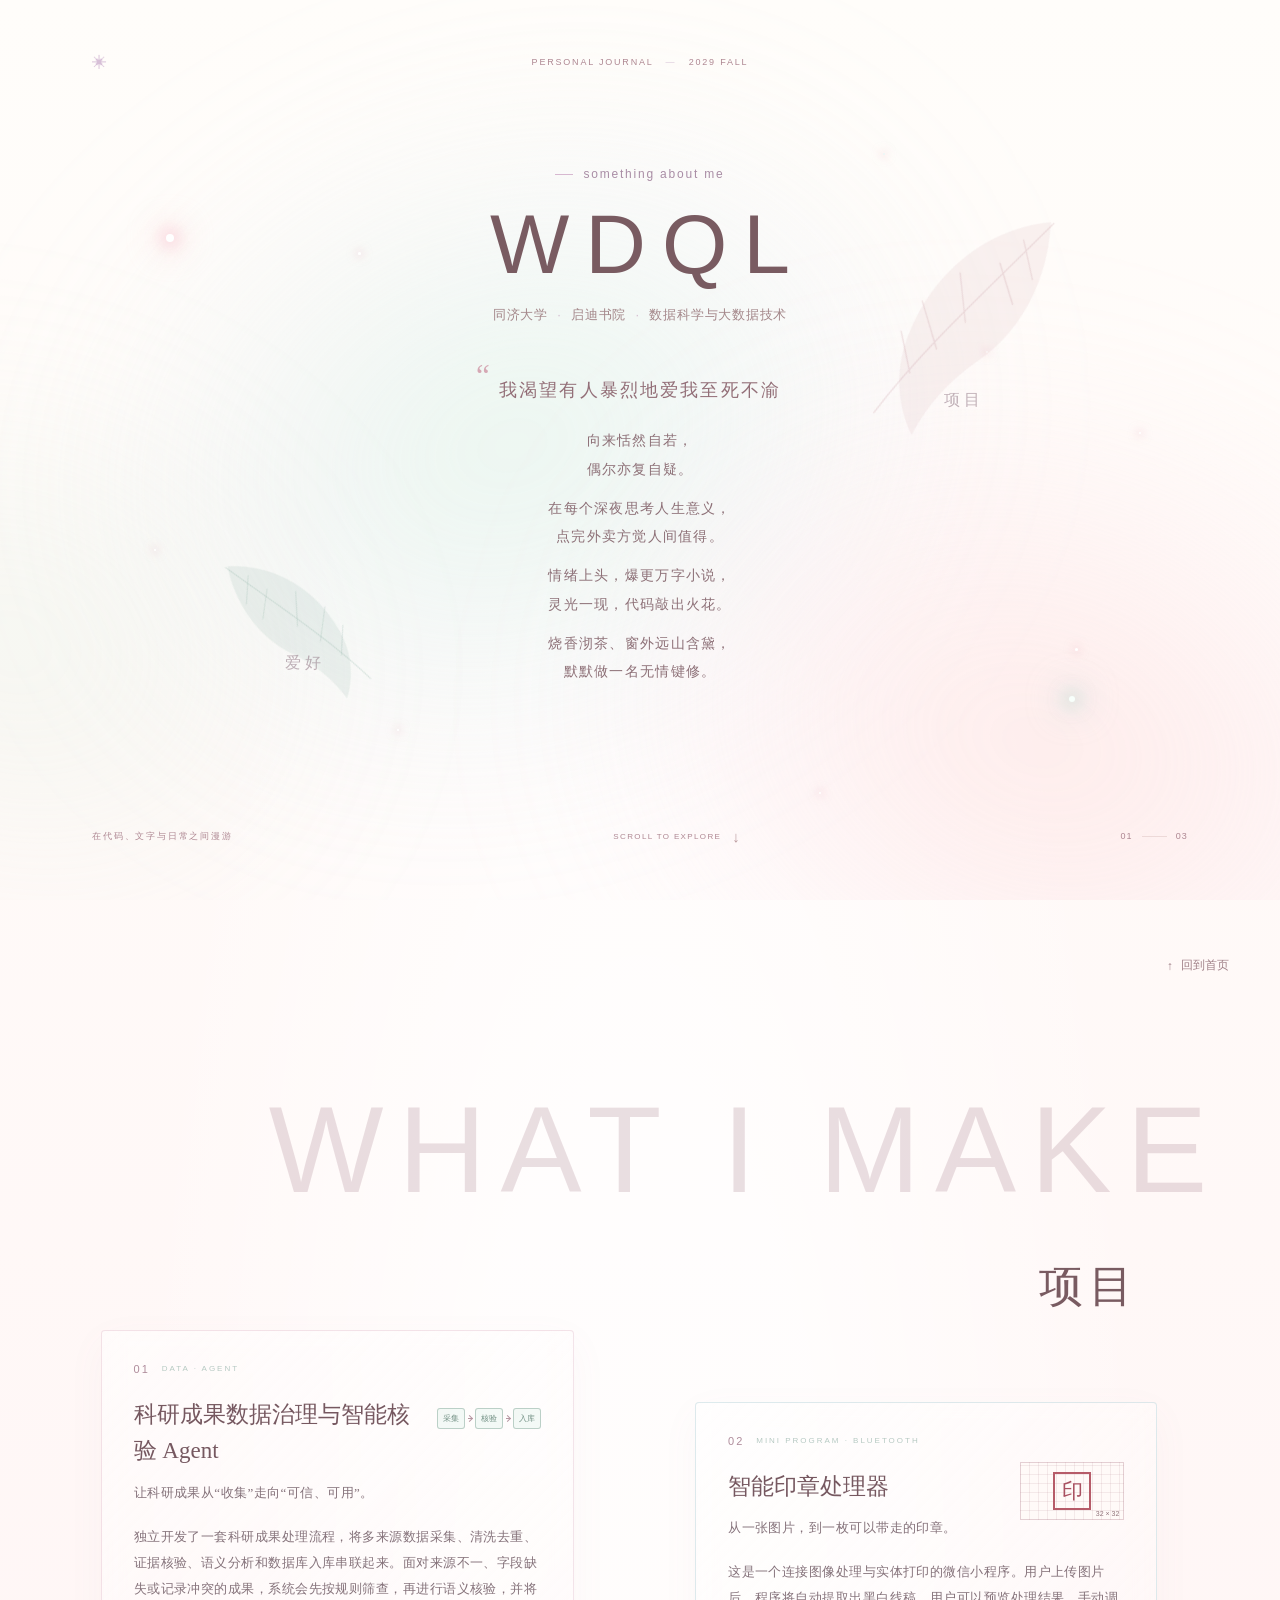
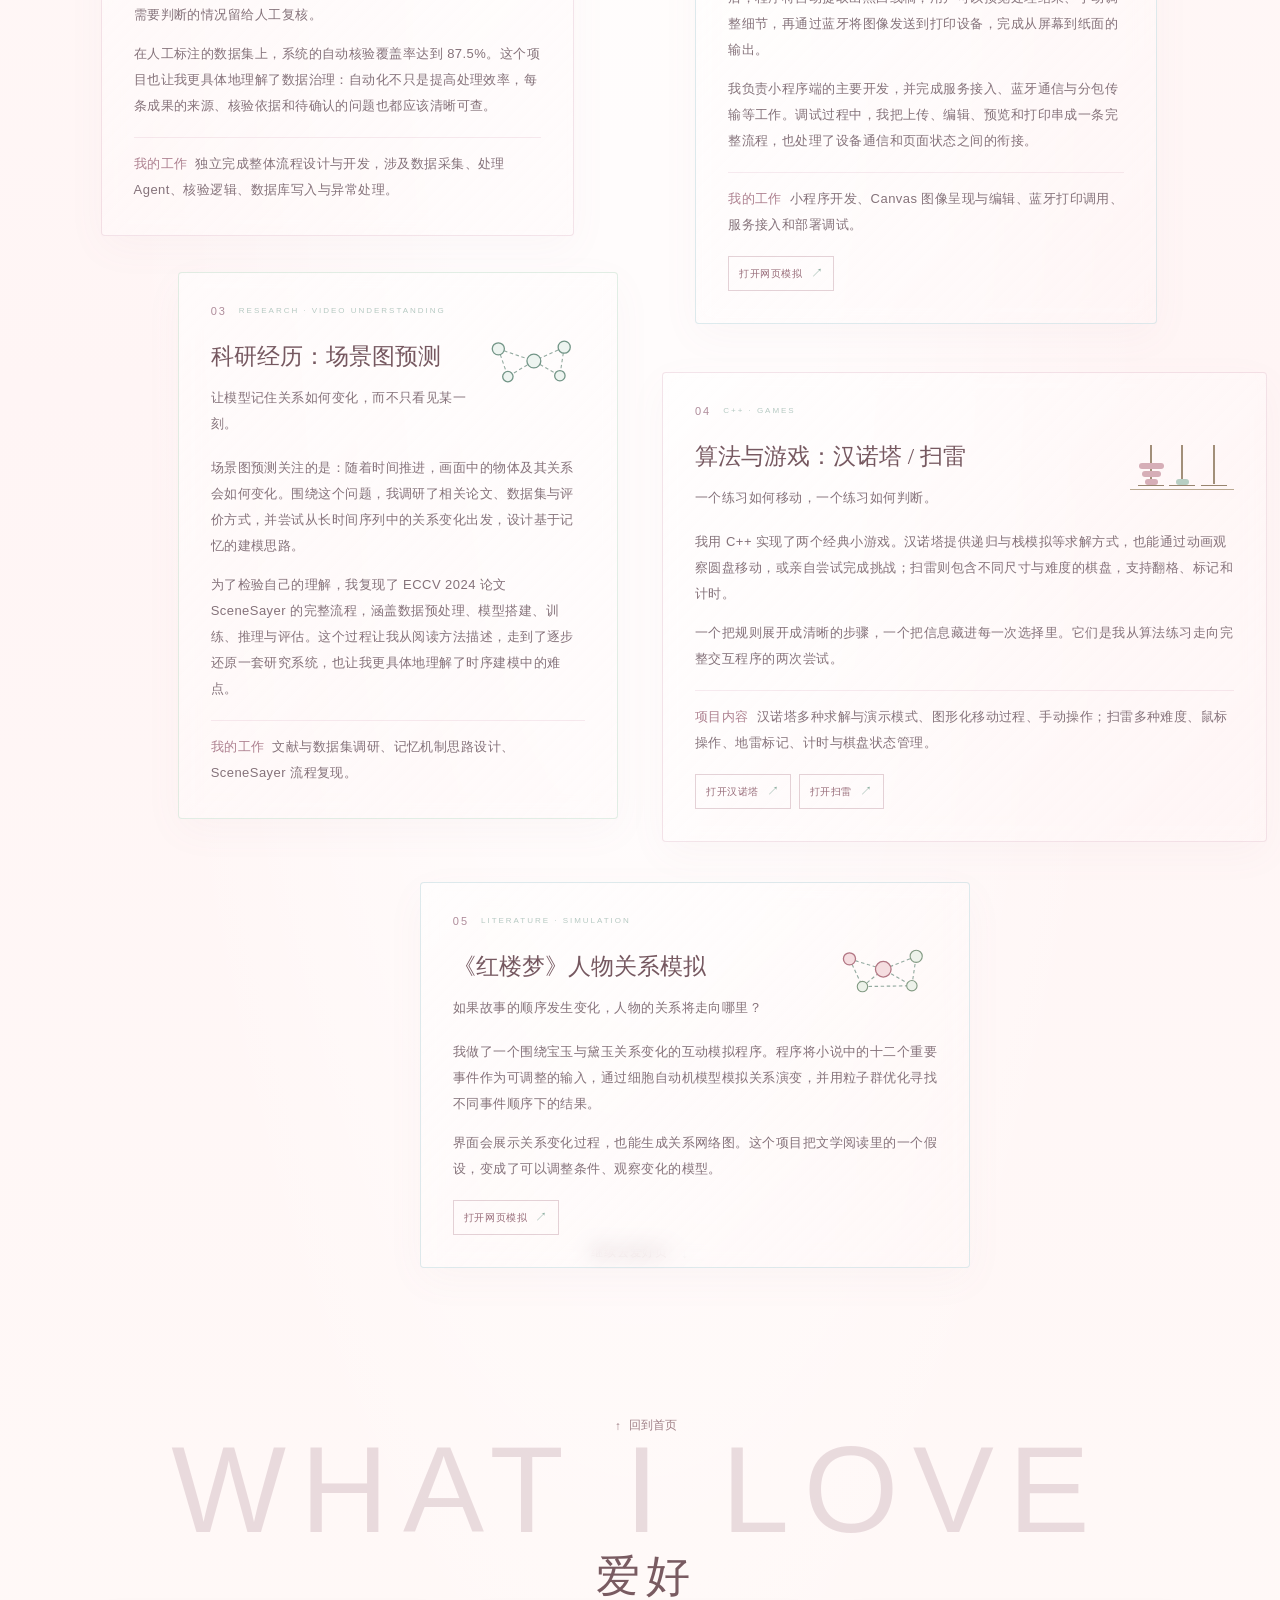
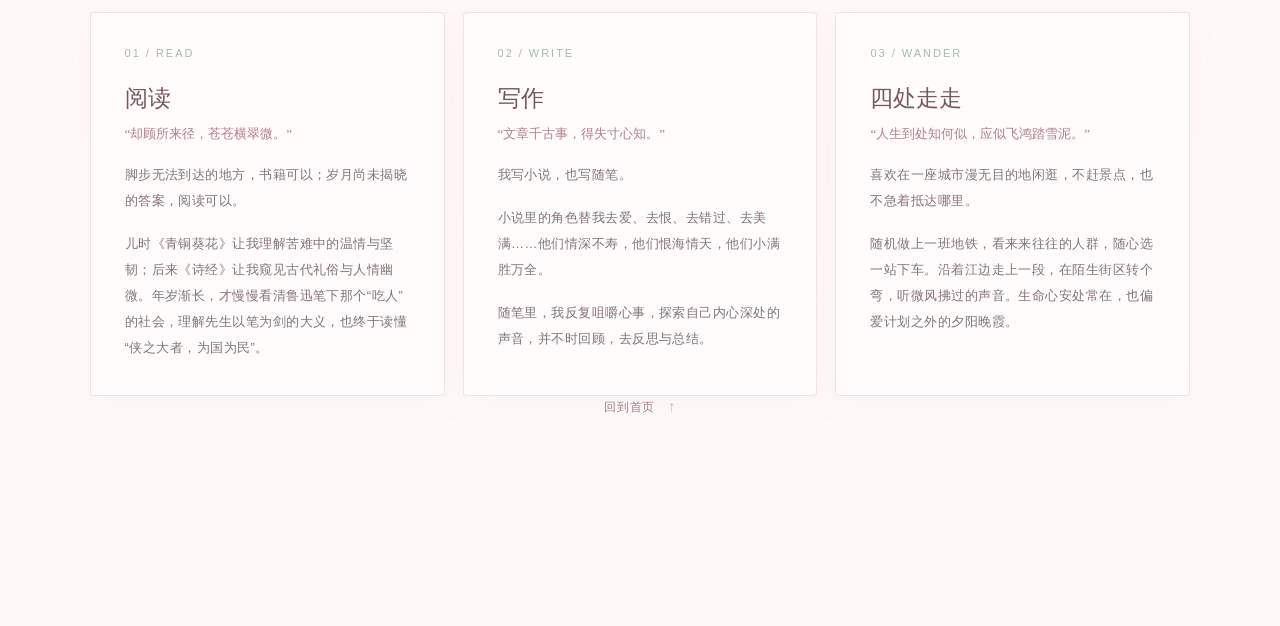
==== index.html @ 29447cae "Prepare public portfolio site" ====
<!DOCTYPE html>
<html lang="zh-CN">
<head>
    <meta charset="UTF-8">
    <meta name="viewport" content="width=device-width, initial-scale=1.0">
    <meta name="theme-color" content="#fbfaff">
    <meta name="description" content="WDQL 的个人主页：在代码、文字与日常之间漫游。">
    <title>WDQL — about me</title>
    <link rel="stylesheet" href="style.css">
</head>
<body>
    <main class="home" id="top" aria-labelledby="name">
        <div class="sky">
            <div class="cloud cloud--blue"></div>
            <div class="cloud cloud--rose"></div>
            <div class="cloud cloud--sage"></div>
            <div class="starlight starlight--one"></div>
            <div class="starlight starlight--two"></div>
            <div class="stars">
                <i></i><i></i><i></i><i></i><i></i><i></i><i></i><i></i>
            </div>
            <a class="feather-link feather-link--upper" href="#projects" aria-label="打开项目页">
            <svg class="feather" viewBox="0 0 120 260" fill="none" aria-hidden="true">
                <path d="M99 12C45 44 17 105 23 170c4 42 30 69 42 78 2-35 11-62 28-91 22-38 28-91 6-145Z" fill="currentColor" fill-opacity=".16"/>
                <path d="M24 244c16-73 43-137 78-232M39 196l-24-32m37 1-31-35m45 1L42 91m57 6L72 67m34 1L83 38" stroke="currentColor" stroke-opacity=".36" stroke-width="1.2" stroke-linecap="round"/>
            </svg>
            <span class="feather-label">项目</span>
            </a>
            <a class="feather-link feather-link--lower" href="#interests" aria-label="打开爱好页">
            <svg class="feather feather--lower" viewBox="0 0 120 260" fill="none" aria-hidden="true">
                <path d="M99 12C45 44 17 105 23 170c4 42 30 69 42 78 2-35 11-62 28-91 22-38 28-91 6-145Z" fill="currentColor" fill-opacity=".16"/>
                <path d="M24 244c16-73 43-137 78-232M39 196l-24-32m37 1-31-35m45 1L42 91m57 6L72 67m34 1L83 38" stroke="currentColor" stroke-opacity=".36" stroke-width="1.2" stroke-linecap="round"/>
            </svg>
            <span class="feather-label">爱好</span>
            </a>
        </div>

        <header class="topline">
            <p>PERSONAL JOURNAL <span>—</span> 2029 FALL</p>
            <span class="topline-mark" aria-hidden="true">✳</span>
        </header>

        <section class="intro">
            <p class="eyebrow"><span></span> something about me</p>
            <h1 id="name">WDQL</h1>
            <p class="school">同济大学 <b>·</b> 启迪书院 <b>·</b> 数据科学与大数据技术</p>

            <div class="verse">
                <span class="quote-mark" aria-hidden="true">“</span>
                <p>我渴望有人暴烈地爱我至死不渝</p>
            </div>

            <div class="bio">
                <p>向来恬然自若，<br>偶尔亦复自疑。</p>
                <p>在每个深夜思考人生意义，<br>点完外卖方觉人间值得。</p>
                <p>情绪上头，爆更万字小说，<br>灵光一现，代码敲出火花。</p>
                <p>烧香沏茶、窗外远山含黛，<br>默默做一名无情键修。</p>
            </div>
        </section>

        <footer class="bottomline">
            <span class="location">在代码、文字与日常之间漫游</span>
            <a class="scroll-cue" href="#projects" aria-label="继续向下浏览">
                <span>SCROLL TO EXPLORE</span>
                <i aria-hidden="true">↓</i>
            </a>
            <span class="page-number">01 <i></i> 03</span>
        </footer>
    </main>
    <main class="details">
        <section class="destination-page projects-page" id="projects" aria-labelledby="projects-title">
            <header class="destination-heading">
                <a class="back-home" href="#top">↑ <span>回到首页</span></a>
                <h2 id="projects-title">项目</h2>
                <p class="page-kicker">WHAT  I  MAKE</p>
            </header>

            <div class="project-list">
                <article class="project-card">
                    <p class="card-index">01 <span>DATA · AGENT</span></p>
                    <div class="project-art flow-art" aria-label="采集、核验、入库流程预览"><span>采集</span><i></i><span>核验</span><i></i><span>入库</span></div>
                    <h3>科研成果数据治理与智能核验 Agent</h3>
                    <p class="project-tagline">让科研成果从“收集”走向“可信、可用”。</p>
                    <p>独立开发了一套科研成果处理流程，将多来源数据采集、清洗去重、证据核验、语义分析和数据库入库串联起来。面对来源不一、字段缺失或记录冲突的成果，系统会先按规则筛查，再进行语义核验，并将需要判断的情况留给人工复核。</p>
                    <p>在人工标注的数据集上，系统的自动核验覆盖率达到 87.5%。这个项目也让我更具体地理解了数据治理：自动化不只是提高处理效率，每条成果的来源、核验依据和待确认的问题也都应该清晰可查。</p>
                    <p class="my-role"><b>我的工作</b>独立完成整体流程设计与开发，涉及数据采集、处理 Agent、核验逻辑、数据库写入与异常处理。</p>
                </article>

                <article class="project-card">
                    <p class="card-index">02 <span>MINI PROGRAM · BLUETOOTH</span></p>
                    <div class="project-art stamp-art" aria-label="印章点阵预览"><span>印</span><i>32 × 32</i></div>
                    <h3>智能印章处理器</h3>
                    <p class="project-tagline">从一张图片，到一枚可以带走的印章。</p>
                    <p>这是一个连接图像处理与实体打印的微信小程序。用户上传图片后，程序将自动提取出黑白线稿，用户可以预览处理结果、手动调整细节，再通过蓝牙将图像发送到打印设备，完成从屏幕到纸面的输出。</p>
                    <p>我负责小程序端的主要开发，并完成服务接入、蓝牙通信与分包传输等工作。调试过程中，我把上传、编辑、预览和打印串成一条完整流程，也处理了设备通信和页面状态之间的衔接。</p>
                    <p class="my-role"><b>我的工作</b>小程序开发、Canvas 图像呈现与编辑、蓝牙打印调用、服务接入和部署调试。</p>
                    <div class="project-web-links"><a href="tomb-main/web/index.html">打开网页模拟 <span>↗</span></a></div>
                </article>

                <article class="project-card">
                    <p class="card-index">03 <span>RESEARCH · VIDEO UNDERSTANDING</span></p>
                    <svg class="project-art scene-art" viewBox="0 0 120 64" role="img" aria-label="场景图关系预览"><path d="M20 18L61 32 96 16M20 18L31 50 61 32 91 49 96 16"/><circle cx="20" cy="18" r="7"/><circle cx="61" cy="32" r="8"/><circle cx="96" cy="16" r="7"/><circle cx="31" cy="50" r="6"/><circle cx="91" cy="49" r="6"/></svg>
                    <h3>科研经历：场景图预测</h3>
                    <p class="project-tagline">让模型记住关系如何变化，而不只看见某一刻。</p>
                    <p>场景图预测关注的是：随着时间推进，画面中的物体及其关系会如何变化。围绕这个问题，我调研了相关论文、数据集与评价方式，并尝试从长时间序列中的关系变化出发，设计基于记忆的建模思路。</p>
                    <p>为了检验自己的理解，我复现了 ECCV 2024 论文 SceneSayer 的完整流程，涵盖数据预处理、模型搭建、训练、推理与评估。这个过程让我从阅读方法描述，走到了逐步还原一套研究系统，也让我更具体地理解了时序建模中的难点。</p>
                    <p class="my-role"><b>我的工作</b>文献与数据集调研、记忆机制思路设计、SceneSayer 流程复现。</p>
                </article>

                <article class="project-card">
                    <p class="card-index">04 <span>C++ · GAMES</span></p>
                    <div class="project-art hanoi-art" aria-label="汉诺塔动画预览"><i class="tower tower-a"><b></b><b></b><b></b></i><i class="tower tower-b"><b></b></i><i class="tower tower-c"></i></div>
                    <h3>算法与游戏：汉诺塔 / 扫雷</h3>
                    <p class="project-tagline">一个练习如何移动，一个练习如何判断。</p>
                    <p>我用 C++ 实现了两个经典小游戏。汉诺塔提供递归与栈模拟等求解方式，也能通过动画观察圆盘移动，或亲自尝试完成挑战；扫雷则包含不同尺寸与难度的棋盘，支持翻格、标记和计时。</p>
                    <p>一个把规则展开成清晰的步骤，一个把信息藏进每一次选择里。它们是我从算法练习走向完整交互程序的两次尝试。</p>
                    <p class="my-role"><b>项目内容</b>汉诺塔多种求解与演示模式、图形化移动过程、手动操作；扫雷多种难度、鼠标操作、地雷标记、计时与棋盘状态管理。</p>
                    <div class="project-web-links">
                        <a href="hanoi/index.html">打开汉诺塔 <span>↗</span></a>
                        <a href="扫雷/扫雷/index.html">打开扫雷 <span>↗</span></a>
                    </div>
                </article>

                <article class="project-card">
                    <p class="card-index">05 <span>LITERATURE · SIMULATION</span></p>
                    <svg class="project-art dream-art" viewBox="0 0 120 64" role="img" aria-label="人物关系网络预览"><path d="M19 18L58 30 96 15M19 18L34 50 58 30 91 49 96 15M34 50L91 49"/><circle cx="19" cy="18" r="7"/><circle cx="58" cy="30" r="9"/><circle cx="96" cy="15" r="7"/><circle cx="34" cy="50" r="6"/><circle cx="91" cy="49" r="6"/></svg>
                    <h3>《红楼梦》人物关系模拟</h3>
                    <p class="project-tagline">如果故事的顺序发生变化，人物的关系将走向哪里？</p>
                    <p>我做了一个围绕宝玉与黛玉关系变化的互动模拟程序。程序将小说中的十二个重要事件作为可调整的输入，通过细胞自动机模型模拟关系演变，并用粒子群优化寻找不同事件顺序下的结果。</p>
                    <p>界面会展示关系变化过程，也能生成关系网络图。这个项目把文学阅读里的一个假设，变成了可以调整条件、观察变化的模型。</p>
                    <div class="project-web-links"><a href="《红楼梦》人物关系模拟/web/index.html">打开网页模拟 <span>↗</span></a></div>
                </article>
            </div>
            <a class="next-page-link" href="#interests">继续去爱好页 <span>↓</span></a>
        </section>

        <section class="destination-page interests-page" id="interests" aria-labelledby="interests-title">
            <header class="destination-heading">
                <a class="back-home" href="#top">↑ <span>回到首页</span></a>
                <h2 id="interests-title">爱好</h2>
                <p class="page-kicker"> WHAT I LOVE</p>
            </header>

            <div class="interest-list">
                <article class="interest-card">
                    <p class="interest-number">01 / READ</p>
                    <h3>阅读 <span>“却顾所来径，苍苍横翠微。”</span></h3>
                    <p>脚步无法到达的地方，书籍可以；岁月尚未揭晓的答案，阅读可以。</p>
                    <p>儿时《青铜葵花》让我理解苦难中的温情与坚韧；后来《诗经》让我窥见古代礼俗与人情幽微。年岁渐长，才慢慢看清鲁迅笔下那个“吃人”的社会，理解先生以笔为剑的大义，也终于读懂“侠之大者，为国为民”。</p>
                </article>

                <article class="interest-card">
                    <p class="interest-number">02 / WRITE</p>
                    <h3>写作 <span>“文章千古事，得失寸心知。”</span></h3>
                    <p>我写小说，也写随笔。</p>
                    <p>小说里的角色替我去爱、去恨、去错过、去美满……他们情深不寿，他们恨海情天，他们小满胜万全。</p>
                    <p>随笔里，我反复咀嚼心事，探索自己内心深处的声音，并不时回顾，去反思与总结。</p>
                </article>

                <article class="interest-card">
                    <p class="interest-number">03 / WANDER</p>
                    <h3>四处走走 <span>“人生到处知何似，应似飞鸿踏雪泥。”</span></h3>
                    <p>喜欢在一座城市漫无目的地闲逛，不赶景点，也不急着抵达哪里。</p>
                    <p>随机做上一班地铁，看来来往往的人群，随心选一站下车。沿着江边走上一段，在陌生街区转个弯，听微风拂过的声音。生命心安处常在，也偏爱计划之外的夕阳晚霞。</p>
                </article>
            </div>
            <a class="next-page-link" href="#top">回到首页 <span>↑</span></a>
        </section>
    </main>
    <script>
        (() => {
            const cards = document.querySelectorAll('.project-card');
            const reduceMotion = window.matchMedia('(prefers-reduced-motion: reduce)').matches;
            if (!('IntersectionObserver' in window) || reduceMotion) {
                cards.forEach(card => card.classList.add('is-visible'));
                return;
            }
            document.documentElement.classList.add('project-reveal-ready');
            const observer = new IntersectionObserver((entries, currentObserver) => {
                entries.forEach(entry => {
                    if (entry.isIntersecting) {
                        entry.target.classList.add('is-visible');
                        currentObserver.unobserve(entry.target);
                    }
                });
            }, { threshold: 0.12, rootMargin: '0px 0px -35px 0px' });
            cards.forEach(card => observer.observe(card));
        })();
    </script>
</body>
</html>
---- style.css ----
:root {
    color-scheme: light;
    --ink: #765660;
    --muted: #ae8792;
    --blue: #b7e1cd;
    --rose: #f2b9cc;
    --paper: #fff9f6;
    font-family: "PingFang SC", "Hiragino Sans GB", "Microsoft YaHei", sans-serif;
    font-synthesis: none;
    text-rendering: optimizeLegibility;
    -webkit-font-smoothing: antialiased;
}

* { box-sizing: border-box; }

html {
    scroll-behavior: smooth;
    scrollbar-width: none;
}

html::-webkit-scrollbar { display: none; }

body {
    margin: 0;
    color: var(--ink);
    background:
        radial-gradient(ellipse at 50% 44%, rgba(255,255,255,.72) 0 20%, transparent 57%),
        linear-gradient(180deg, #fffdfa 0%, #fff5f5 52%, #fffaf8 100%);
}

.home {
    position: relative;
    isolation: isolate;
    display: flex;
    min-height: 100svh;
    flex-direction: column;
    justify-content: space-between;
    overflow: hidden;
    padding: clamp(24px, 4.2vw, 58px) clamp(25px, 7.2vw, 112px) 50px;
    background: transparent;
}

.sky {
    position: absolute;
    z-index: 0;
    inset: 0;
    overflow: hidden;
    pointer-events: none;
}

.cloud {
    position: absolute;
    width: min(66vw, 920px);
    aspect-ratio: 1.4;
    border-radius: 50%;
    filter: blur(clamp(52px, 9vw, 132px));
    opacity: .56;
}

.cloud--blue {
    top: 16%;
    left: 7%;
    background: radial-gradient(ellipse, rgba(191, 242, 206, 0.8), rgba(214, 231, 242, .52) 40%, transparent 72%);
    transform: rotate(-18deg);
}

.cloud--rose {
    right: -14%;
    bottom: -16%;
    background: radial-gradient(ellipse, rgba(255, 211, 202, .8), rgba(251, 222, 232, .54) 43%, transparent 72%);
    transform: rotate(18deg);
}

.cloud--sage {
    bottom: 4%;
    left: -23%;
    width: min(48vw, 620px);
    opacity: .38;
    background: radial-gradient(ellipse, rgba(193, 222, 203, .78), rgba(221, 237, 220, .48) 42%, transparent 73%);
    transform: rotate(22deg);
}

.starlight {
    position: absolute;
    width: 8px;
    height: 8px;
    border-radius: 50%;
    background: #fff;
    box-shadow: 0 0 15px 5px rgba(250, 190, 209, .62), 0 0 34px 10px rgba(247, 211, 210, .42);
}

.starlight--one { top: 26%; left: 13%; }
.starlight--two {
    right: 16%;
    bottom: 22%;
    width: 6px;
    height: 6px;
    background: #f8fffb;
    box-shadow: 0 0 15px 5px rgba(188, 222, 207, .5), 0 0 34px 10px rgba(184, 213, 220, .36);
}

.stars i {
    position: absolute;
    width: 3px;
    height: 3px;
    border-radius: 50%;
    background: rgba(255,255,255,.98);
    box-shadow: 0 0 8px 2px rgba(240, 193, 203, .5);
}

.stars i:nth-child(1) { top: 28%; left: 28%; }
.stars i:nth-child(2) { top: 39%; left: 77%; width: 2px; height: 2px; }
.stars i:nth-child(3) { top: 61%; left: 12%; width: 2px; height: 2px; }
.stars i:nth-child(4) { top: 72%; left: 84%; }
.stars i:nth-child(5) { top: 81%; left: 31%; width: 2px; height: 2px; }
.stars i:nth-child(6) { top: 48%; left: 89%; width: 2px; height: 2px; }
.stars i:nth-child(7) { top: 17%; left: 69%; width: 2px; height: 2px; background: #eaf7f7; }
.stars i:nth-child(8) { top: 88%; left: 64%; width: 2px; height: 2px; }

.feather {
    position: relative;
    display: block;
    width: 100%;
    color: #c5969e;
    filter: blur(.25px);
    opacity: .72;
    transition: transform .35s ease, opacity .35s ease, filter .35s ease;
}

.feather-link {
    position: absolute;
    display: block;
    width: clamp(70px, 10vw, 145px);
    pointer-events: auto;
    cursor: pointer;
    -webkit-tap-highlight-color: transparent;
}

.feather-link--upper {
    top: 20%;
    right: 20%;
    animation: feather-drift 4s ease-in-out infinite;
}

.feather-link--upper .feather { transform: rotate(25deg); }

.feather-link--upper:hover .feather {
    transform: translateY(-5px) rotate(25deg) scale(1.06);
}

.feather-link--lower {
    bottom: 20%;
    left: 20%;
    width: clamp(53px, 7vw, 100px);
    animation: feather-drift 4.6s ease-in-out -2.2s infinite;
}

@keyframes feather-drift {
    0%, 100% { transform: translateY(0) scale(1); }
    50% { transform: translate(3px, -12px) scale(1.07); }
}

.feather--lower {
    color: #6f9b8d;
    opacity: .75;
    transform: rotate(-34deg) scaleX(-1);
}

.feather-link:hover .feather {
    opacity: 1;
    filter: drop-shadow(0 5px 10px rgba(173, 128, 147, .2));
}

.feather-link--lower:hover .feather {
    transform: translateY(-5px) rotate(-34deg) scaleX(-1) scale(1.06);
}

.feather-label {
    position: absolute;
    bottom: -14px;
    left: 50%;
    color: rgba(137, 109, 124, .68);
    font-size: 16px;
    letter-spacing: .22em;
    text-shadow: 0 1px 8px rgba(255, 255, 255, .9);
    transform: translate(-40%,-60px);
    white-space: nowrap;
    pointer-events: none;
    transition: color .25s ease, opacity .25s ease;
    opacity: .76;
}

.feather-link:hover .feather-label {
    color: rgba(137, 109, 124, .95);
    opacity: 1;
}

.feather-link:focus-visible {
    outline: 2px solid rgba(176, 135, 159, .72);
    outline-offset: 5px;
    border-radius: 50%;
}

.feather-link:hover { animation-play-state: paused; }

.topline, .bottomline {
    display: flex;
    align-items: center;
    justify-content: space-between;
}

.topline { position: relative; z-index: 1; }

.topline p {
    position: absolute;
    left: 50%;
    transform: translateX(-50%);
}

.topline p, .location, .scroll-cue span, .page-number {
    margin: 0;
    color: var(--muted);
    font-family: Arial, sans-serif;
    font-size: 9px;
    letter-spacing: .2em;
}

.topline p span { padding: 0 8px; color: #ddcbdc; }
.topline-mark { color: #d7bfd7; font-size: 15px; }

.intro {
    position: relative;
    z-index: 1;
    width: min(100%, 650px);
    margin: clamp(58px, 9vh, 110px) auto clamp(56px, 8vh, 95px);
    text-align: center;
    transform: translateY(-6vh);
}

.eyebrow {
    display: inline-flex;
    align-items: center;
    gap: 10px;
    margin: 0 0 21px;
    color: #a98da5;
    font-size: 12px;
    letter-spacing: .15em;
}

.eyebrow span {
    width: 18px;
    height: 1px;
    background: #d7b8d0;
}

h1 {
    margin: 0;
    color: #795b61;
    font-family: Arial, sans-serif;
    font-size: clamp(48px, 7vw, 84px);
    font-weight: 400;
    letter-spacing: .19em;
    line-height: 1;
    text-indent: .19em;
}

.school {
    margin: 20px 0 0;
    color: #a38689;
    font-size: clamp(11px, 1.25vw, 13px);
    letter-spacing: .06em;
}

.school b { padding: 0 5px; color: #d5bfd1; font-weight: 400; }

.verse {
    position: relative;
    width: fit-content;
    margin: clamp(36px, 6vh, 59px) auto 25px;
    padding: 0 23px;
}

.verse p {
    margin: 0;
    color: #936f78;
    font-family: "Songti SC", "STSong", serif;
    font-size: clamp(15px, 1.7vw, 18px);
    letter-spacing: .12em;
}

.quote-mark {
    position: absolute;
    top: -18px;
    left: 0;
    color: #d5a8b4;
    font-family: Georgia, serif;
    font-size: 31px;
    line-height: 1;
}

.bio {
    color: #8d7077;
    font-family: "Songti SC", "STSong", serif;
    font-size: clamp(12px, 1.36vw, 14px);
    letter-spacing: .09em;
    line-height: 2.05;
}

.bio p { margin: 0 0 10px; }
.bio p:last-child { margin-bottom: 0; }

.bottomline { position: relative; z-index: 1; min-height: 28px; }
.scroll-cue { display: inline-flex; align-items: center; gap: 11px; color: inherit; text-decoration: none; }
.scroll-cue span { font-size: 8px; letter-spacing: .17em; }
.scroll-cue i { color: #bb9a9e; font-size: 15px; font-style: normal; transition: transform .25s ease; }
.scroll-cue:hover i { transform: translateY(3px); }
.page-number { display: inline-flex; align-items: center; gap: 9px; font-size: 9px; letter-spacing: .12em; }
.page-number i { width: 25px; height: 1px; background: #edd9d8; }

.details { position: relative; z-index: 10; }

.destination-page {
    width: min(100%, 1360px);
    min-height: 100svh;
    margin: 0 auto;
    padding: clamp(62px, 8vw, 112px) clamp(24px, 7vw, 108px) 64px;
    scroll-margin-top: 0;
}

.destination-heading {
    position: relative;
    margin-bottom: clamp(20px, 6vw, 68px);
    text-align: center;
}

.projects-page .destination-heading {
    max-width: 440px;
    margin-right: 0;
    margin-left: auto;
    text-align: right;
    transform: translate(clamp(-500px, 3vw, 48px), -5vh);
}

.projects-page {
    --project-meta-size: 11px;
    --project-meta-detail-size: 8px;
    --project-title-size: clamp(18px, 2vw, 23px);
    --project-body-size: 13px;
    --project-role-size: 12px;
}

.projects-page .page-kicker {
    width: max-content;
    margin: clamp(52px, 6vw, 82px) 0 0 auto;
    transform: translateX(-520px);
    color: #a87e8c;
    font-size: clamp(64px, 9.5vw, 136px);
    letter-spacing: .12em;
    line-height: .95;
    opacity: .24;
    white-space: nowrap;
}

.interests-page .page-kicker {
    width: max-content;
    color: #a87e8c;
    font-size: clamp(64px, 9.5vw, 136px);
    letter-spacing: .12em;
    line-height: .95;
    opacity: .24;
    white-space: nowrap;
}

.back-home {
    position: absolute;
    top: 0;
    left: 0;
    display: inline-flex;
    align-items: center;
    gap: 8px;
    color: #a18188;
    font-size: 12px;
    text-decoration: none;
}

.back-home:hover { color: #bd718b; }

.projects-page .back-home {
    right: 0;
    left: auto;
}

.page-kicker, .card-index, .interest-number {
    color: #af8c9b;
    font-family: Arial, sans-serif;
    font-size: 11px;
    letter-spacing: .18em;
}

.page-kicker { margin: 0 0 17px; }
.page-kicker span { padding: 0 7px; color: #d2aeba; }
.interests-page .page-kicker { transform: translate(120px, 50px); }

.destination-heading h2 {
    margin: 0;
    color: #795b61;
    font-family: "Songti SC", "STSong", serif;
    font-size: clamp(42px, 6vw, 68px);
    font-weight: 400;
    letter-spacing: .14em;
}

.projects-page .destination-heading h2 {
    font-size: clamp(34px, 3.4vw, 48px);
    transform: translate(-90px, 300px);
}

.interests-page .destination-heading {
    width: 100%;
    max-width: none;
    margin-right: 0;
    margin-left: 0;
    text-align: left;
    transform: translate(clamp(-48px, -3vw, -8px), -5vh);
}

.interests-page .destination-heading h2 {
    position: absolute;
    top: clamp(240px, 46vh, 420px);
    left: 54%;
    font-size: clamp(34px, 3.4vw, 48px);
    transform: translate(-50%,-250px);
}

.interests-page .back-home {
    top: clamp(150px, 26vh, 250px);
    right: auto;
    left: 54%;
    transform: translate(-50%,-200px);
}

.page-lead {
    margin: 17px 0 0;
    color: #9c8188;
    font-family: "Songti SC", "STSong", serif;
    font-size: 14px;
    letter-spacing: .08em;
}

.projects-page .page-lead { text-align: left; }

.project-list {
    position: relative;
    width: min(100%, 1120px);
    height: 1520px;
    margin: 0 auto;
}

.project-card, .interest-card {
    border: 1px solid rgba(215, 170, 190, .3);
    border-radius: 4px;
    background: rgba(255, 255, 255, .52);
    box-shadow: 0 12px 40px rgba(166, 125, 143, .045);
    backdrop-filter: blur(10px);
}

.project-card {
    position: absolute;
    padding: clamp(22px, 2.8vw, 32px);
    min-height: 210px;
    background: linear-gradient(135deg, rgba(255,255,255,.52), rgba(255,247,248,.26));
    transition: opacity .55s ease, transform .55s cubic-bezier(.2,.7,.2,1), border-color .25s ease, box-shadow .25s ease;
}

.project-card:hover {
    border-color: rgba(197, 145, 167, .55);
    box-shadow: 0 16px 44px rgba(166, 125, 143, .09);
    transform: translateY(-5px) rotate(-.25deg);
}

.project-reveal-ready .project-card { opacity: 0; transform: translateY(22px) scale(.99); }
.project-reveal-ready .project-card.is-visible { opacity: 1; transform: translateY(0) scale(1); }
.project-reveal-ready .project-card.is-visible:hover { transform: translateY(-5px) rotate(-.25deg); }
.project-card.is-visible { animation: project-card-feather-drift 9s ease-in-out infinite; }
.project-card:nth-child(2).is-visible { animation-duration: 10.5s; animation-delay: -2.4s; }
.project-card:nth-child(3).is-visible { animation-duration: 8.2s; animation-delay: -4.1s; }
.project-card:nth-child(4).is-visible { animation-duration: 11s; animation-delay: -1.7s; }
.project-card:nth-child(5).is-visible { animation-duration: 9.8s; animation-delay: -5.3s; }
.project-card.is-visible:hover { animation: none; }
@keyframes project-card-feather-drift {
    0%, 100% { transform: translate3d(0, 0, 0) rotate(0); }
    28% { transform: translate3d(2px, -3px, 0) rotate(.12deg); }
    58% { transform: translate3d(-1px, -5px, 0) rotate(-.16deg); }
    82% { transform: translate3d(-2px, -2px, 0) rotate(.08deg); }
}
.project-card:nth-child(2) { transition-delay: .05s; }
.project-card:nth-child(3) { transition-delay: .1s; }
.project-card:nth-child(4) { transition-delay: .15s; }
.project-card:nth-child(5) { transition-delay: .2s; }

.project-art {
    float: right;
    width: 104px;
    height: 58px;
    margin: -7px 0 6px 12px;
}
.flow-art { display: flex; align-items: center; justify-content: space-between; gap: 3px; }
.flow-art span { padding: 4px 5px; border: 1px solid rgba(142, 175, 161, .55); border-radius: 3px; color: #718f83; background: rgba(240, 248, 244, .8); font-size: 8px; white-space: nowrap; }
.flow-art i { width: 9px; height: 1px; background: #b596a1; position: relative; }
.flow-art i::after { position: absolute; right: 0; top: -2px; width: 4px; height: 4px; border-top: 1px solid #b596a1; border-right: 1px solid #b596a1; content: ""; transform: rotate(45deg); }
.stamp-art { display: flex; position: relative; align-items: center; justify-content: center; border: 1px solid rgba(177, 127, 141, .35); background: repeating-linear-gradient(0deg, transparent 0 8px, rgba(177,127,141,.14) 8px 9px), repeating-linear-gradient(90deg, transparent 0 8px, rgba(177,127,141,.14) 8px 9px), #fffaf8; color: #a95161; }
.stamp-art span { display: grid; place-items: center; width: 38px; height: 38px; border: 2px solid #b65c69; font-family: "Songti SC", serif; font-size: 21px; animation: seal-breathe 2.6s ease-in-out infinite; }
.stamp-art i { position: absolute; right: 4px; bottom: 2px; color: #92747b; font-size: 7px; font-style: normal; }
.scene-art, .dream-art { overflow: visible; }
.scene-art path, .dream-art path { fill: none; stroke: #94aaa0; stroke-width: 1.3; stroke-dasharray: 4 3; animation: relation-flow 5s linear infinite; }
.scene-art circle { fill: #edf4f0; stroke: #739587; stroke-width: 1.5; }
.dream-art circle:nth-of-type(1), .dream-art circle:nth-of-type(2) { fill: #f5dde0; stroke: #b27683; stroke-width: 1.5; }
.dream-art circle:nth-of-type(n+3) { fill: #edf2ea; stroke: #849b84; stroke-width: 1.3; }
.hanoi-art { display: flex; align-items: end; justify-content: space-around; padding: 0 5px 3px; border-bottom: 1px solid #baa991; }
.tower { position: relative; display: flex; width: 26px; height: 48px; flex-direction: column-reverse; align-items: center; justify-content: flex-start; gap: 2px; border-bottom: 1px solid #98846e; }
.tower::before { position: absolute; bottom: 1px; width: 2px; height: 39px; background: #a28f79; content: ""; }
.tower b { z-index: 1; height: 6px; border-radius: 5px; background: #d6aeb7; }
.tower b:nth-child(1) { width: 13px; }.tower b:nth-child(2) { width: 19px; }.tower b:nth-child(3) { width: 25px; }
.tower-a b:nth-child(1) { animation: disk-step 3.4s ease-in-out infinite; }
.tower-b b { background: #b8cec3; }.tower-c b { background: #c7bddc; }
@keyframes seal-breathe { 50% { transform: scale(.94); box-shadow: 0 0 0 3px rgba(182,92,105,.08); } }
@keyframes relation-flow { to { stroke-dashoffset: -28; } }
@keyframes disk-step { 0%, 72%, 100% { transform: translate(0,0); } 36% { transform: translate(20px,-7px); } }

.project-card:nth-child(1) { top: 8px; left: 1%; width: 43%; }
.project-card:nth-child(2) { top: 80px; right: 3%; width: 42%; }
.project-card:nth-child(3) { top: 550px; left: 8%; width: 40%; }
.project-card:nth-child(4) { top: 650px; left: 52%; width: 55%; }
.project-card:nth-child(5) { top: 1160px; left: 30%; width: 50%; }

.project-card:nth-child(2), .project-card:nth-child(5) {
    border-color: rgba(184, 213, 220, .48);
}

.project-card:nth-child(3) { border-color: rgba(193, 222, 203, .48); }

.card-index { display: flex; align-items: center; gap: 12px; margin: 0 0 22px; }
.project-card .card-index { font-size: var(--project-meta-size); }
.card-index span { color: #b6c9c2; font-size: 8px; }
.project-card .card-index span { font-size: var(--project-meta-detail-size); }

.project-card h3, .interest-card h3 {
    margin: 0;
    color: #765860;
    font-family: "Songti SC", "STSong", serif;
    font-size: clamp(18px, 2vw, 23px);
    font-weight: 500;
    line-height: 1.6;
}

.project-card h3 { font-size: var(--project-title-size); }

.project-tagline {
    margin: 10px 0 18px !important;
    color: #b17f8d;
    font-family: "Songti SC", "STSong", serif;
}

.project-card > p:not(.card-index), .interest-card > p:not(.interest-number) {
    color: #85727a;
    font-size: 13px;
    letter-spacing: .035em;
    line-height: 2;
}

.project-card > p:not(.card-index) { font-size: var(--project-body-size); }

.project-card > .project-tagline { color: #b17f8d; }

.project-card .my-role {
    margin: 18px 0 0;
    padding-top: 13px;
    border-top: 1px solid rgba(215, 170, 190, .24);
    color: #917681;
    font-size: var(--project-role-size);
}

.my-role b { margin-right: 8px; color: #ae8190; font-weight: 500; }

.project-web-links { display: flex; flex-wrap: wrap; gap: 8px; margin-top: 18px; }
.project-web-links a { display: inline-flex; align-items: center; gap: 8px; padding: 8px 10px; border: 1px solid rgba(177, 127, 141, .34); color: #986c79; font-size: 10px; letter-spacing: .06em; text-decoration: none; transition: background .2s ease, border-color .2s ease; }
.project-web-links a:hover { border-color: #bd8c9b; background: rgba(255, 247, 248, .8); }
.project-web-links span { color: #8eafa1; font-size: 12px; }

.interest-list {
    display: grid;
    grid-template-columns: repeat(3, minmax(0, 1fr));
    gap: 18px;
}

.interest-card { padding: clamp(22px, 3vw, 34px); }
.interest-number { margin: 0 0 22px; color: #a4bdb0; }
.interest-card h3 span {
    display: block;
    margin-top: 7px;
    color: #b17f8d;
    font-size: 13px;
    font-weight: 400;
}

.interest-card > p:not(.interest-number) { margin: 17px 0 0; }

.next-page-link {
    display: flex;
    width: fit-content;
    align-items: center;
    gap: 12px;
    margin: 2px auto 0;
    color: #a18188;
    font-size: 12px;
    letter-spacing: .08em;
    text-decoration: none;
    tra
}

.next-page-link span { color: #b4c8bf; font-size: 16px; transition: transform .2s ease; }
.next-page-link:hover span { transform: translateY(3px); }

@media (min-width: 1100px) {
    .intro { transform: translateY(-3vh); }
}

@media (max-width: 900px) and (min-width: 601px) {
    .project-list { display: flex; height: auto; flex-direction: column; gap: 22px; }
    .project-card {
        position: relative;
        inset: auto;
        width: min(88%, 620px) !important;
        height: auto !important;
        min-height: 210px;
    }
    .project-card:nth-child(odd) { align-self: flex-start; }
    .project-card:nth-child(even) { align-self: flex-end; }
}

@media (max-width: 600px) {
    .home { min-height: 100svh; padding: 25px 24px 23px; }
    .topline p { font-size: 7px; letter-spacing: .14em; }
    .topline p span { padding: 0 4px; }
    .intro { margin-top: 5vh; margin-bottom: 5vh; }
    .eyebrow { margin-bottom: 17px; font-size: 11px; }
    h1 { font-size: clamp(48px, 14vw, 68px); }
    .school { max-width: 280px; margin: 17px auto 0; line-height: 1.9; }
    .verse { margin-top: 37px; margin-bottom: 23px; padding: 0 17px; }
    .verse p { font-size: 15px; letter-spacing: .08em; }
    .bio { font-size: 12px; letter-spacing: .055em; line-height: 1.95; }
    .bio p { margin-bottom: 8px; }
    .location { max-width: 112px; font-size: 7px; letter-spacing: .1em; line-height: 1.7; }
    .scroll-cue { gap: 6px; }
    .scroll-cue span { font-size: 7px; letter-spacing: .11em; }
    .page-number { gap: 6px; font-size: 8px; }
    .page-number i { width: 15px; }
    .feather-link--upper { top: 15%; right: 2%; width: 80px; }
    .feather-link--lower { bottom: 13%; left: 2%; width: 54px; }
    .cloud { width: 95vw; filter: blur(66px); }
    .cloud--blue { top: 24%; left: -16%; }
    .cloud--rose { right: -35%; bottom: -6%; }
    .cloud--sage { width: 70vw; bottom: 8%; left: -26%; }
    .project-list { display: flex; height: auto; flex-direction: column; gap: 18px; }
    .project-card { position: relative; inset: auto; width: 100% !important; height: auto !important; min-height: 190px; }
    .interest-list { grid-template-columns: 1fr; }
    .destination-page { padding: 76px 22px 48px; }
    .destination-heading { margin-bottom: 34px; }
    .back-home { top: -34px; font-size: 11px; }
    .projects-page .page-kicker { margin-top: 38px; font-size: clamp(34px, 10vw, 56px); }
    .interests-page .page-kicker { font-size: clamp(34px, 10vw, 56px); }
    .project-card, .interest-card { padding: 22px; }
}

@media (prefers-reduced-motion: reduce) {
    .project-card, .project-card:hover { transition: none; transform: none; }
    .project-card.is-visible { animation: none; }
    .project-art *, .project-art path, .project-art circle { animation: none !important; }
}

@media (max-height: 720px) and (min-width: 601px) {
    .intro { margin-top: 42px; margin-bottom: 42px; }
    .verse { margin-top: 28px; }
}

@media (prefers-reduced-motion: reduce) {
    html { scroll-behavior: auto; }
    *, *::before, *::after { transition-duration: .01ms !important; }
    .feather-link { animation: none; }
}
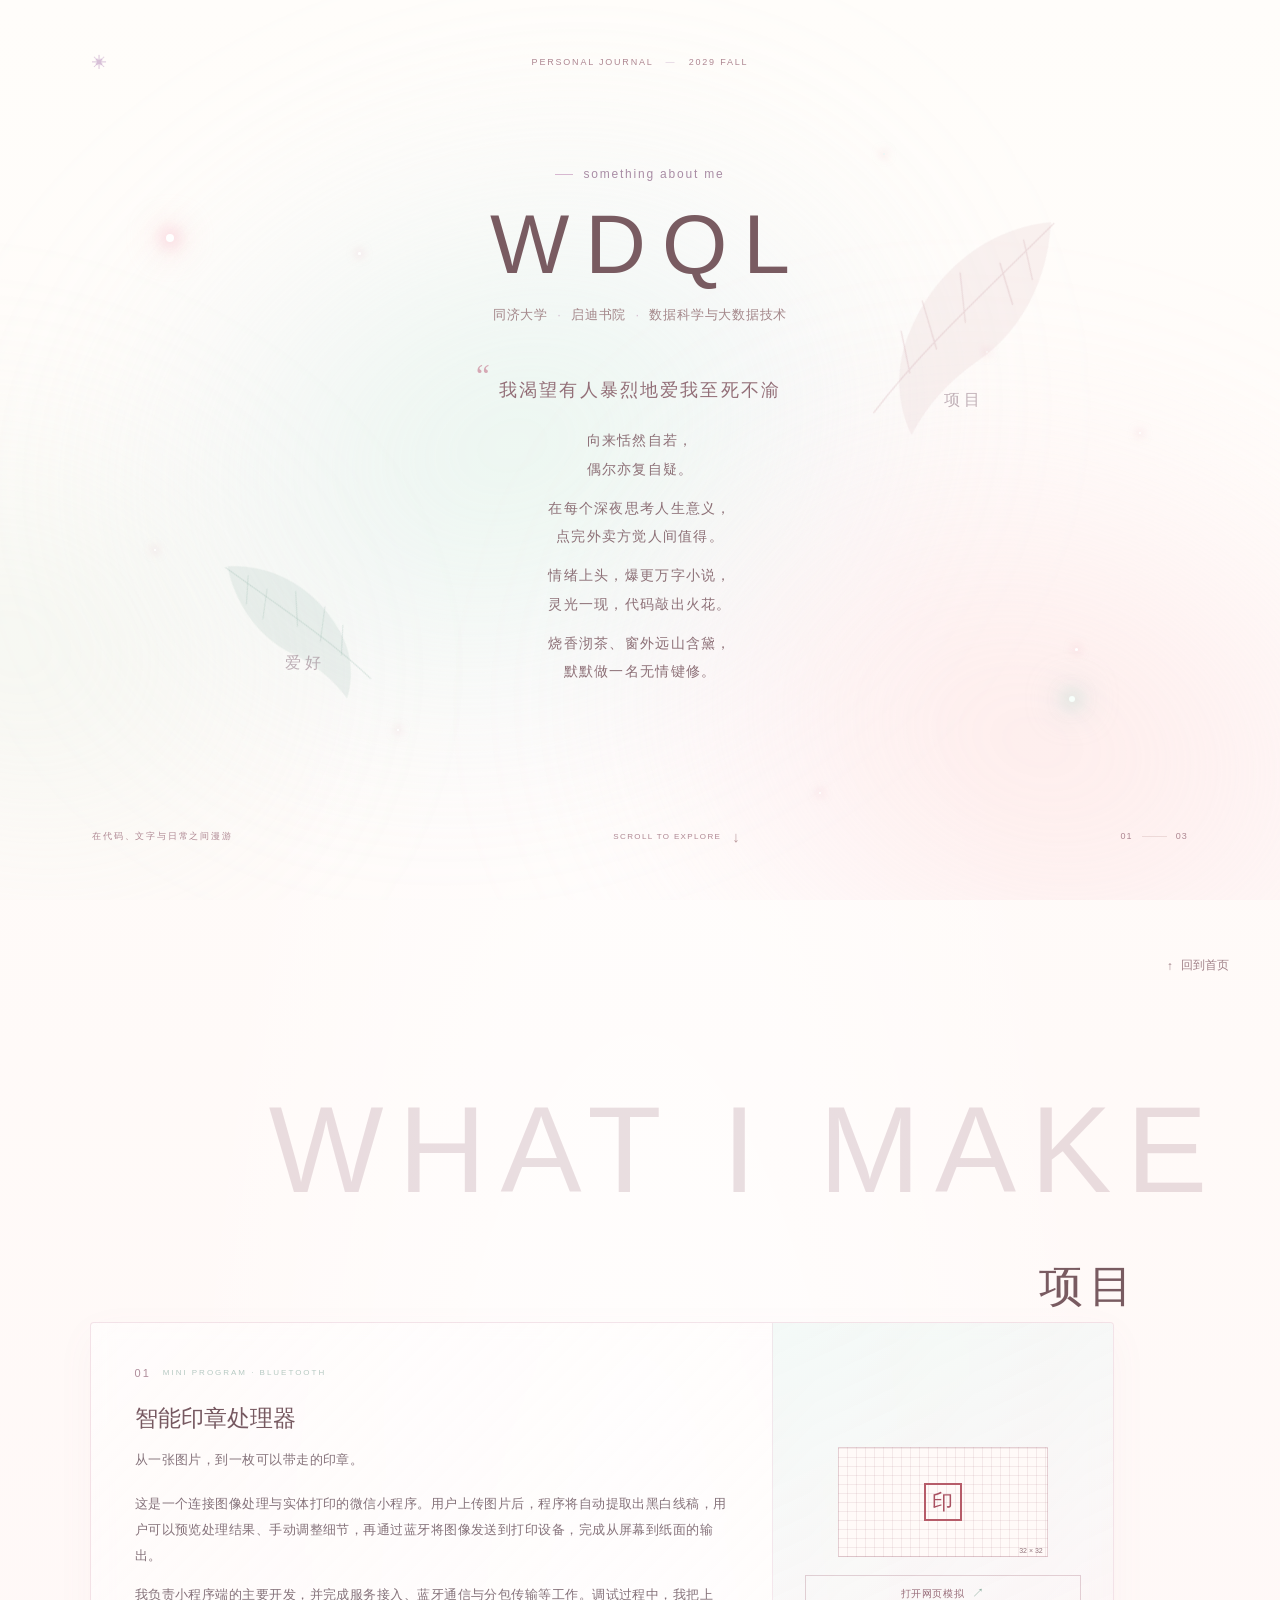
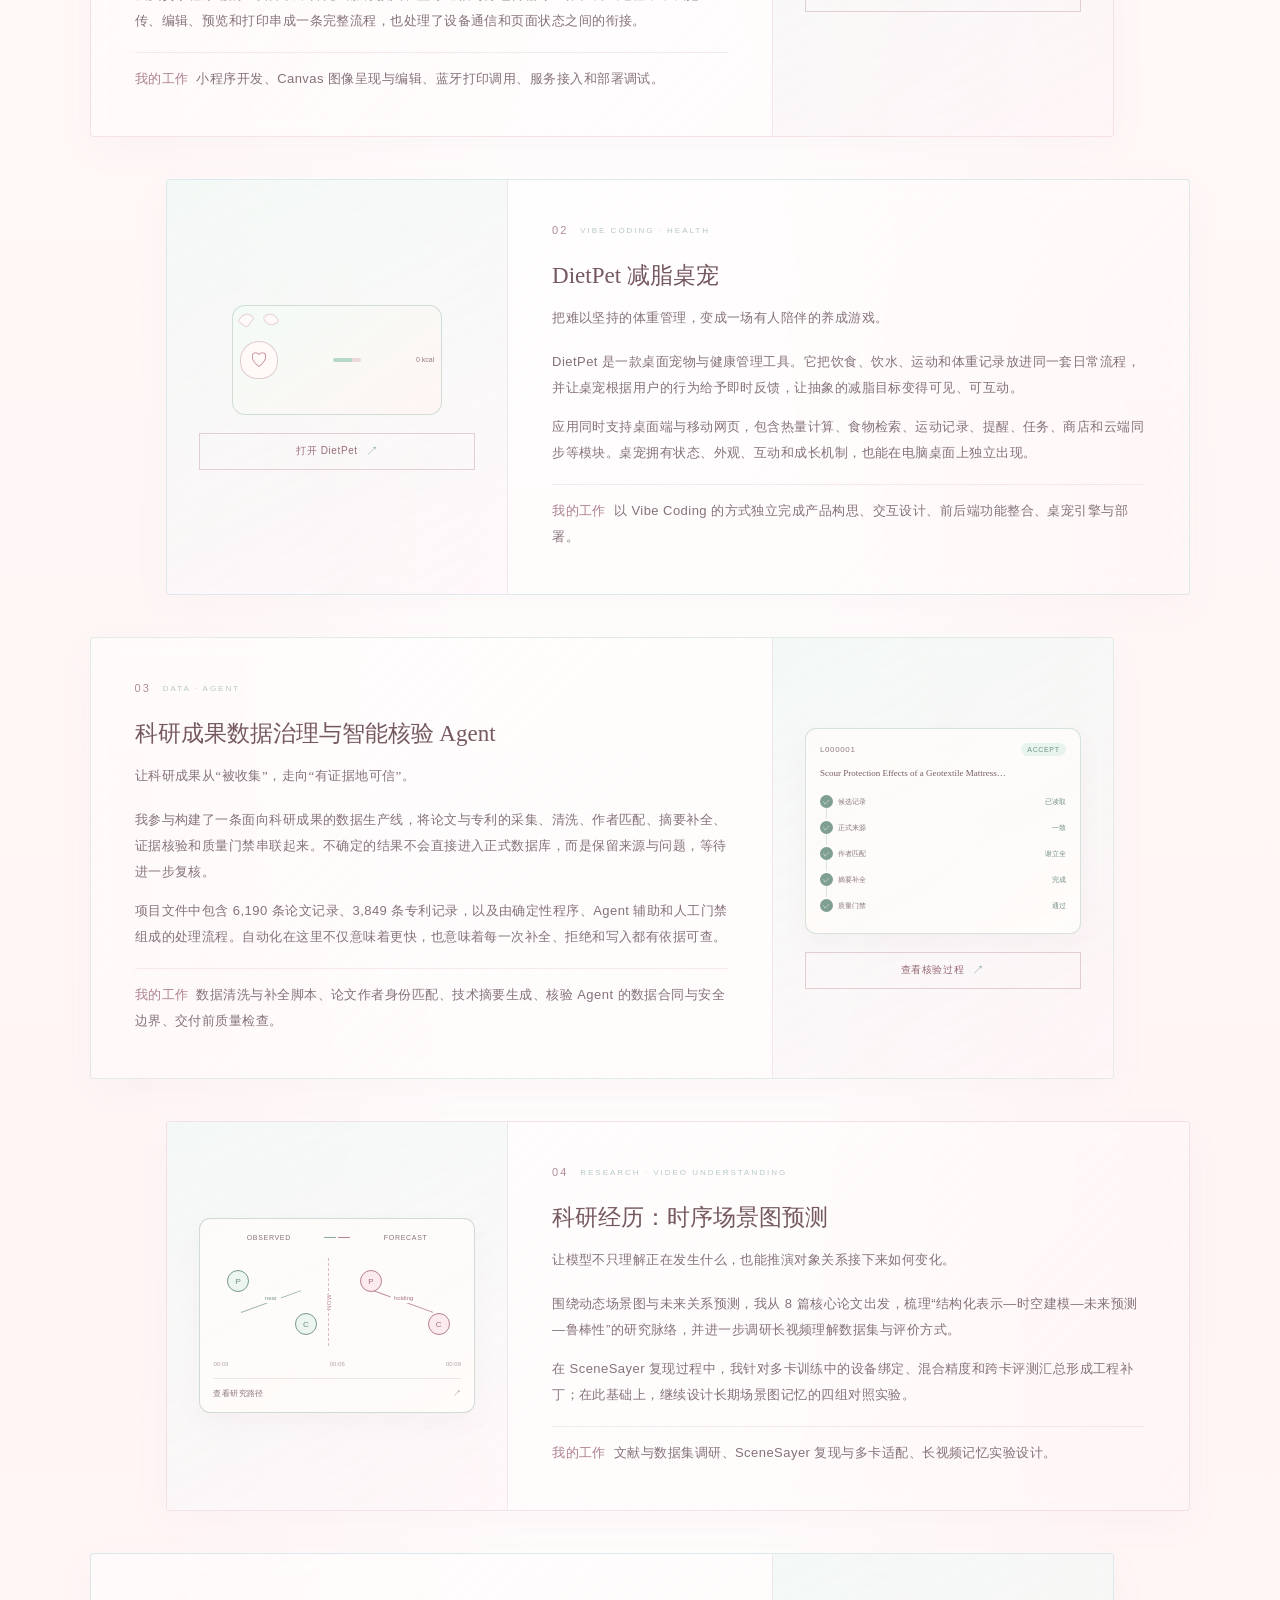
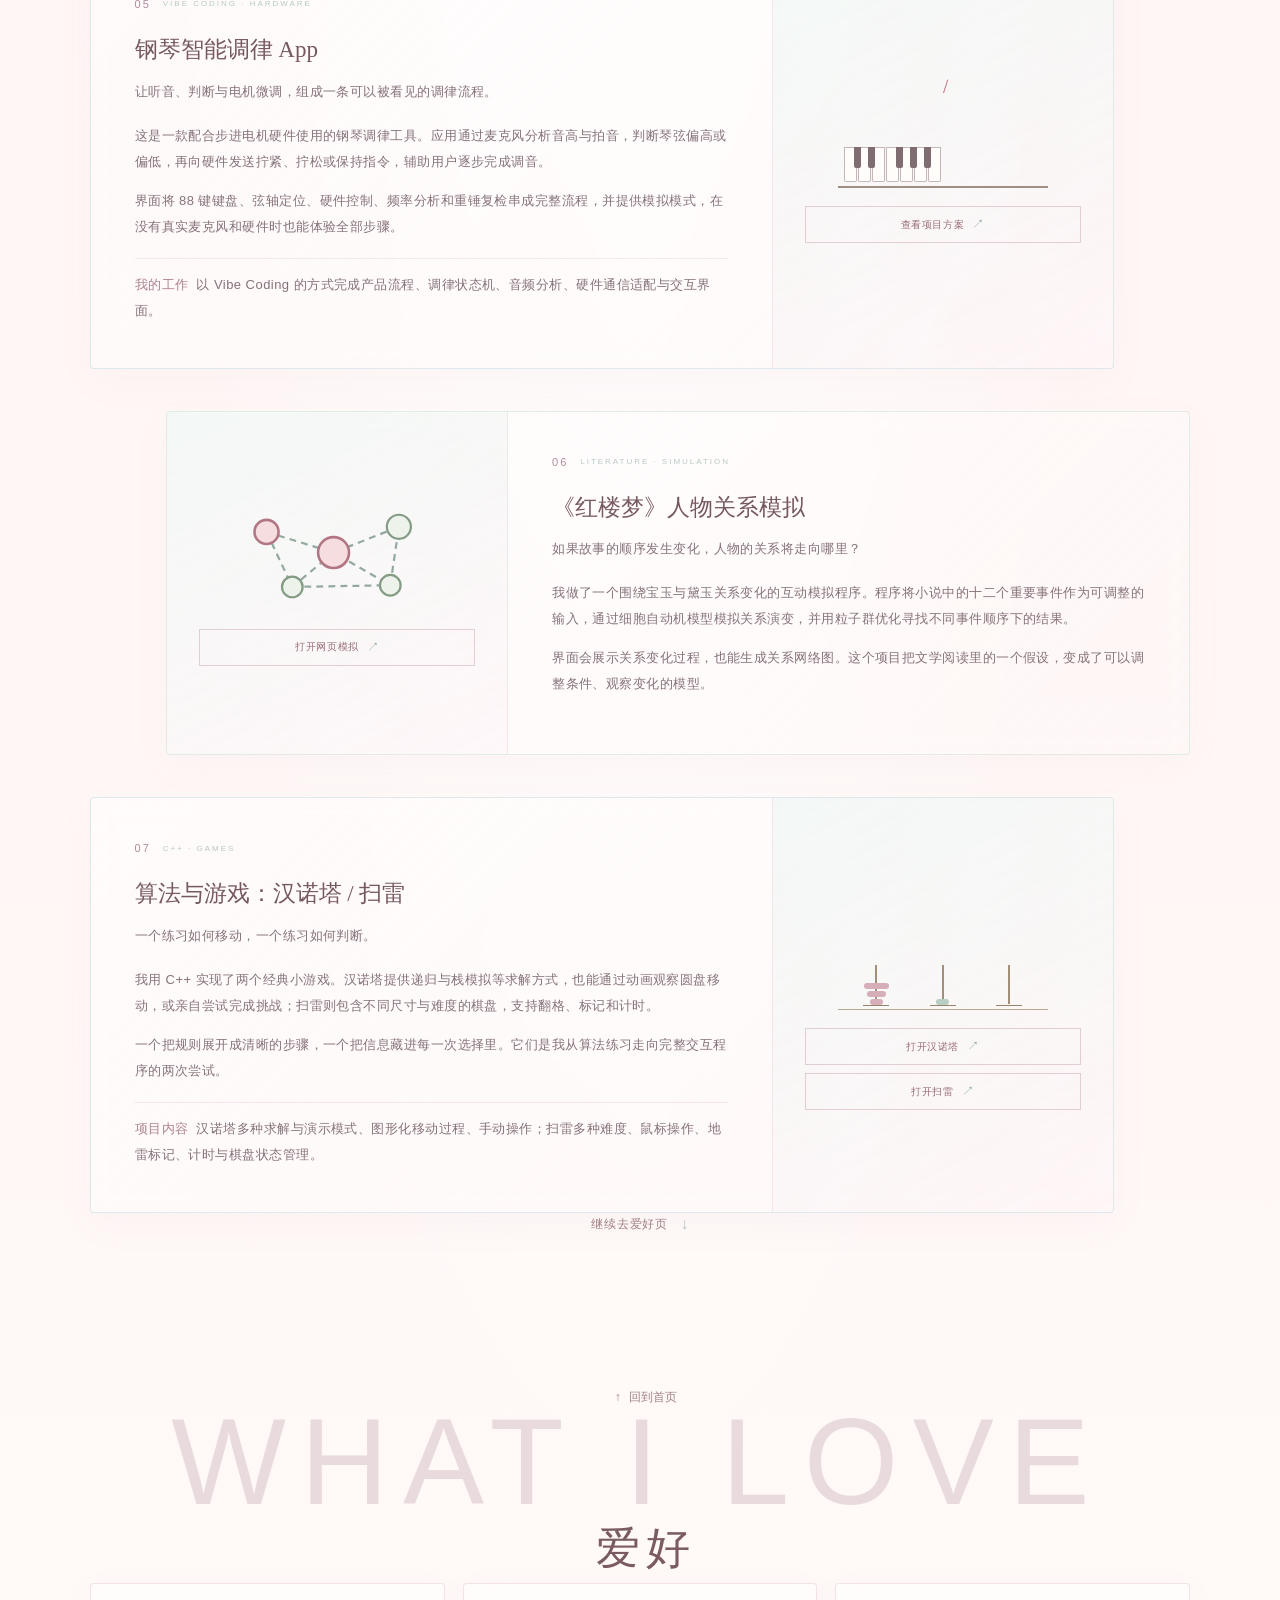
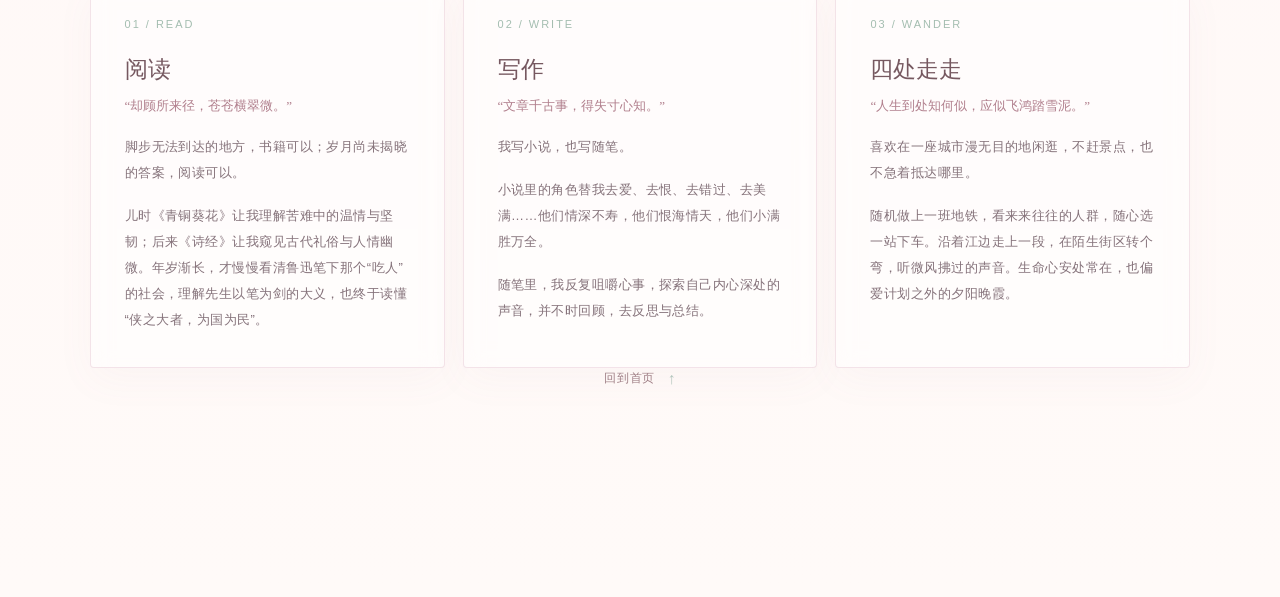
==== commit 53051d30: "Update portfolio site" ====
--- a/index.html
+++ b/index.html
@@ -9,183 +9,21 @@
     <link rel="stylesheet" href="style.css">
 </head>
 <body>
-    <main class="home" id="top" aria-labelledby="name">
-        <div class="sky">
-            <div class="cloud cloud--blue"></div>
-            <div class="cloud cloud--rose"></div>
-            <div class="cloud cloud--sage"></div>
-            <div class="starlight starlight--one"></div>
-            <div class="starlight starlight--two"></div>
-            <div class="stars">
-                <i></i><i></i><i></i><i></i><i></i><i></i><i></i><i></i>
-            </div>
-            <a class="feather-link feather-link--upper" href="#projects" aria-label="打开项目页">
-            <svg class="feather" viewBox="0 0 120 260" fill="none" aria-hidden="true">
-                <path d="M99 12C45 44 17 105 23 170c4 42 30 69 42 78 2-35 11-62 28-91 22-38 28-91 6-145Z" fill="currentColor" fill-opacity=".16"/>
-                <path d="M24 244c16-73 43-137 78-232M39 196l-24-32m37 1-31-35m45 1L42 91m57 6L72 67m34 1L83 38" stroke="currentColor" stroke-opacity=".36" stroke-width="1.2" stroke-linecap="round"/>
-            </svg>
-            <span class="feather-label">项目</span>
-            </a>
-            <a class="feather-link feather-link--lower" href="#interests" aria-label="打开爱好页">
-            <svg class="feather feather--lower" viewBox="0 0 120 260" fill="none" aria-hidden="true">
-                <path d="M99 12C45 44 17 105 23 170c4 42 30 69 42 78 2-35 11-62 28-91 22-38 28-91 6-145Z" fill="currentColor" fill-opacity=".16"/>
-                <path d="M24 244c16-73 43-137 78-232M39 196l-24-32m37 1-31-35m45 1L42 91m57 6L72 67m34 1L83 38" stroke="currentColor" stroke-opacity=".36" stroke-width="1.2" stroke-linecap="round"/>
-            </svg>
-            <span class="feather-label">爱好</span>
-            </a>
-        </div>
+    <div id="page1-root"></div>
+    <main class="details">
+        <div id="page2-root"></div>
+        <div id="page3-root"></div>
+    </main>
 
-        <header class="topline">
-            <p>PERSONAL JOURNAL <span>—</span> 2029 FALL</p>
-            <span class="topline-mark" aria-hidden="true">✳</span>
-        </header>
-
-        <section class="intro">
-            <p class="eyebrow"><span></span> something about me</p>
-            <h1 id="name">WDQL</h1>
-            <p class="school">同济大学 <b>·</b> 启迪书院 <b>·</b> 数据科学与大数据技术</p>
-
-            <div class="verse">
-                <span class="quote-mark" aria-hidden="true">“</span>
-                <p>我渴望有人暴烈地爱我至死不渝</p>
-            </div>
-
-            <div class="bio">
-                <p>向来恬然自若，<br>偶尔亦复自疑。</p>
-                <p>在每个深夜思考人生意义，<br>点完外卖方觉人间值得。</p>
-                <p>情绪上头，爆更万字小说，<br>灵光一现，代码敲出火花。</p>
-                <p>烧香沏茶、窗外远山含黛，<br>默默做一名无情键修。</p>
-            </div>
-        </section>
-
-        <footer class="bottomline">
-            <span class="location">在代码、文字与日常之间漫游</span>
-            <a class="scroll-cue" href="#projects" aria-label="继续向下浏览">
-                <span>SCROLL TO EXPLORE</span>
-                <i aria-hidden="true">↓</i>
-            </a>
-            <span class="page-number">01 <i></i> 03</span>
-        </footer>
-    </main>
-    <main class="details">
-        <section class="destination-page projects-page" id="projects" aria-labelledby="projects-title">
-            <header class="destination-heading">
-                <a class="back-home" href="#top">↑ <span>回到首页</span></a>
-                <h2 id="projects-title">项目</h2>
-                <p class="page-kicker">WHAT  I  MAKE</p>
-            </header>
-
-            <div class="project-list">
-                <article class="project-card">
-                    <p class="card-index">01 <span>DATA · AGENT</span></p>
-                    <div class="project-art flow-art" aria-label="采集、核验、入库流程预览"><span>采集</span><i></i><span>核验</span><i></i><span>入库</span></div>
-                    <h3>科研成果数据治理与智能核验 Agent</h3>
-                    <p class="project-tagline">让科研成果从“收集”走向“可信、可用”。</p>
-                    <p>独立开发了一套科研成果处理流程，将多来源数据采集、清洗去重、证据核验、语义分析和数据库入库串联起来。面对来源不一、字段缺失或记录冲突的成果，系统会先按规则筛查，再进行语义核验，并将需要判断的情况留给人工复核。</p>
-                    <p>在人工标注的数据集上，系统的自动核验覆盖率达到 87.5%。这个项目也让我更具体地理解了数据治理：自动化不只是提高处理效率，每条成果的来源、核验依据和待确认的问题也都应该清晰可查。</p>
-                    <p class="my-role"><b>我的工作</b>独立完成整体流程设计与开发，涉及数据采集、处理 Agent、核验逻辑、数据库写入与异常处理。</p>
-                </article>
-
-                <article class="project-card">
-                    <p class="card-index">02 <span>MINI PROGRAM · BLUETOOTH</span></p>
-                    <div class="project-art stamp-art" aria-label="印章点阵预览"><span>印</span><i>32 × 32</i></div>
-                    <h3>智能印章处理器</h3>
-                    <p class="project-tagline">从一张图片，到一枚可以带走的印章。</p>
-                    <p>这是一个连接图像处理与实体打印的微信小程序。用户上传图片后，程序将自动提取出黑白线稿，用户可以预览处理结果、手动调整细节，再通过蓝牙将图像发送到打印设备，完成从屏幕到纸面的输出。</p>
-                    <p>我负责小程序端的主要开发，并完成服务接入、蓝牙通信与分包传输等工作。调试过程中，我把上传、编辑、预览和打印串成一条完整流程，也处理了设备通信和页面状态之间的衔接。</p>
-                    <p class="my-role"><b>我的工作</b>小程序开发、Canvas 图像呈现与编辑、蓝牙打印调用、服务接入和部署调试。</p>
-                    <div class="project-web-links"><a href="tomb-main/web/index.html">打开网页模拟 <span>↗</span></a></div>
-                </article>
-
-                <article class="project-card">
-                    <p class="card-index">03 <span>RESEARCH · VIDEO UNDERSTANDING</span></p>
-                    <svg class="project-art scene-art" viewBox="0 0 120 64" role="img" aria-label="场景图关系预览"><path d="M20 18L61 32 96 16M20 18L31 50 61 32 91 49 96 16"/><circle cx="20" cy="18" r="7"/><circle cx="61" cy="32" r="8"/><circle cx="96" cy="16" r="7"/><circle cx="31" cy="50" r="6"/><circle cx="91" cy="49" r="6"/></svg>
-                    <h3>科研经历：场景图预测</h3>
-                    <p class="project-tagline">让模型记住关系如何变化，而不只看见某一刻。</p>
-                    <p>场景图预测关注的是：随着时间推进，画面中的物体及其关系会如何变化。围绕这个问题，我调研了相关论文、数据集与评价方式，并尝试从长时间序列中的关系变化出发，设计基于记忆的建模思路。</p>
-                    <p>为了检验自己的理解，我复现了 ECCV 2024 论文 SceneSayer 的完整流程，涵盖数据预处理、模型搭建、训练、推理与评估。这个过程让我从阅读方法描述，走到了逐步还原一套研究系统，也让我更具体地理解了时序建模中的难点。</p>
-                    <p class="my-role"><b>我的工作</b>文献与数据集调研、记忆机制思路设计、SceneSayer 流程复现。</p>
-                </article>
-
-                <article class="project-card">
-                    <p class="card-index">04 <span>C++ · GAMES</span></p>
-                    <div class="project-art hanoi-art" aria-label="汉诺塔动画预览"><i class="tower tower-a"><b></b><b></b><b></b></i><i class="tower tower-b"><b></b></i><i class="tower tower-c"></i></div>
-                    <h3>算法与游戏：汉诺塔 / 扫雷</h3>
-                    <p class="project-tagline">一个练习如何移动，一个练习如何判断。</p>
-                    <p>我用 C++ 实现了两个经典小游戏。汉诺塔提供递归与栈模拟等求解方式，也能通过动画观察圆盘移动，或亲自尝试完成挑战；扫雷则包含不同尺寸与难度的棋盘，支持翻格、标记和计时。</p>
-                    <p>一个把规则展开成清晰的步骤，一个把信息藏进每一次选择里。它们是我从算法练习走向完整交互程序的两次尝试。</p>
-                    <p class="my-role"><b>项目内容</b>汉诺塔多种求解与演示模式、图形化移动过程、手动操作；扫雷多种难度、鼠标操作、地雷标记、计时与棋盘状态管理。</p>
-                    <div class="project-web-links">
-                        <a href="hanoi/index.html">打开汉诺塔 <span>↗</span></a>
-                        <a href="扫雷/扫雷/index.html">打开扫雷 <span>↗</span></a>
-                    </div>
-                </article>
-
-                <article class="project-card">
-                    <p class="card-index">05 <span>LITERATURE · SIMULATION</span></p>
-                    <svg class="project-art dream-art" viewBox="0 0 120 64" role="img" aria-label="人物关系网络预览"><path d="M19 18L58 30 96 15M19 18L34 50 58 30 91 49 96 15M34 50L91 49"/><circle cx="19" cy="18" r="7"/><circle cx="58" cy="30" r="9"/><circle cx="96" cy="15" r="7"/><circle cx="34" cy="50" r="6"/><circle cx="91" cy="49" r="6"/></svg>
-                    <h3>《红楼梦》人物关系模拟</h3>
-                    <p class="project-tagline">如果故事的顺序发生变化，人物的关系将走向哪里？</p>
-                    <p>我做了一个围绕宝玉与黛玉关系变化的互动模拟程序。程序将小说中的十二个重要事件作为可调整的输入，通过细胞自动机模型模拟关系演变，并用粒子群优化寻找不同事件顺序下的结果。</p>
-                    <p>界面会展示关系变化过程，也能生成关系网络图。这个项目把文学阅读里的一个假设，变成了可以调整条件、观察变化的模型。</p>
-                    <div class="project-web-links"><a href="《红楼梦》人物关系模拟/web/index.html">打开网页模拟 <span>↗</span></a></div>
-                </article>
-            </div>
-            <a class="next-page-link" href="#interests">继续去爱好页 <span>↓</span></a>
-        </section>
-
-        <section class="destination-page interests-page" id="interests" aria-labelledby="interests-title">
-            <header class="destination-heading">
-                <a class="back-home" href="#top">↑ <span>回到首页</span></a>
-                <h2 id="interests-title">爱好</h2>
-                <p class="page-kicker"> WHAT I LOVE</p>
-            </header>
-
-            <div class="interest-list">
-                <article class="interest-card">
-                    <p class="interest-number">01 / READ</p>
-                    <h3>阅读 <span>“却顾所来径，苍苍横翠微。”</span></h3>
-                    <p>脚步无法到达的地方，书籍可以；岁月尚未揭晓的答案，阅读可以。</p>
-                    <p>儿时《青铜葵花》让我理解苦难中的温情与坚韧；后来《诗经》让我窥见古代礼俗与人情幽微。年岁渐长，才慢慢看清鲁迅笔下那个“吃人”的社会，理解先生以笔为剑的大义，也终于读懂“侠之大者，为国为民”。</p>
-                </article>
-
-                <article class="interest-card">
-                    <p class="interest-number">02 / WRITE</p>
-                    <h3>写作 <span>“文章千古事，得失寸心知。”</span></h3>
-                    <p>我写小说，也写随笔。</p>
-                    <p>小说里的角色替我去爱、去恨、去错过、去美满……他们情深不寿，他们恨海情天，他们小满胜万全。</p>
-                    <p>随笔里，我反复咀嚼心事，探索自己内心深处的声音，并不时回顾，去反思与总结。</p>
-                </article>
-
-                <article class="interest-card">
-                    <p class="interest-number">03 / WANDER</p>
-                    <h3>四处走走 <span>“人生到处知何似，应似飞鸿踏雪泥。”</span></h3>
-                    <p>喜欢在一座城市漫无目的地闲逛，不赶景点，也不急着抵达哪里。</p>
-                    <p>随机做上一班地铁，看来来往往的人群，随心选一站下车。沿着江边走上一段，在陌生街区转个弯，听微风拂过的声音。生命心安处常在，也偏爱计划之外的夕阳晚霞。</p>
-                </article>
-            </div>
-            <a class="next-page-link" href="#top">回到首页 <span>↑</span></a>
-        </section>
-    </main>
-    <script>
-        (() => {
-            const cards = document.querySelectorAll('.project-card');
-            const reduceMotion = window.matchMedia('(prefers-reduced-motion: reduce)').matches;
-            if (!('IntersectionObserver' in window) || reduceMotion) {
-                cards.forEach(card => card.classList.add('is-visible'));
-                return;
-            }
-            document.documentElement.classList.add('project-reveal-ready');
-            const observer = new IntersectionObserver((entries, currentObserver) => {
-                entries.forEach(entry => {
-                    if (entry.isIntersecting) {
-                        entry.target.classList.add('is-visible');
-                        currentObserver.unobserve(entry.target);
-                    }
-                });
-            }, { threshold: 0.12, rootMargin: '0px 0px -35px 0px' });
-            cards.forEach(card => observer.observe(card));
-        })();
-    </script>
+    <script defer src="page1/page.js"></script>
+    <script defer src="page2/dietpet/card.js"></script>
+    <script defer src="page2/piano-tuner/card.js"></script>
+    <script defer src="page2/research-agent/card.js"></script>
+    <script defer src="page2/smart-stamp/card.js"></script>
+    <script defer src="page2/scene-graph/card.js"></script>
+    <script defer src="page2/classic-games/card.js"></script>
+    <script defer src="page2/red-mansion/card.js"></script>
+    <script defer src="page2/page.js"></script>
+    <script defer src="page3/page.js"></script>
 </body>
 </html>
--- a/style.css
+++ b/style.css
@@ -22,6 +22,7 @@
 
 body {
     margin: 0;
+    overflow-x: hidden;
     color: var(--ink);
     background:
         radial-gradient(ellipse at 50% 44%, rgba(255,255,255,.72) 0 20%, transparent 57%),
@@ -450,9 +451,12 @@
 .projects-page .page-lead { text-align: left; }
 
 .project-list {
-    position: relative;
+    --project-offset: clamp(42px, 6vw, 82px);
+    display: flex;
     width: min(100%, 1120px);
-    height: 1520px;
+    height: auto;
+    flex-direction: column;
+    gap: clamp(24px, 4vw, 42px);
     margin: 0 auto;
 }
 
@@ -465,12 +469,46 @@
 }
 
 .project-card {
-    position: absolute;
-    padding: clamp(22px, 2.8vw, 32px);
-    min-height: 210px;
+    position: relative;
+    display: grid;
+    width: calc(100% - var(--project-offset));
+    min-height: 300px;
+    grid-template-columns: minmax(0, 2fr) minmax(0, 1fr);
+    padding: 0;
+    overflow: hidden;
     background: linear-gradient(135deg, rgba(255,255,255,.52), rgba(255,247,248,.26));
     transition: opacity .55s ease, transform .55s cubic-bezier(.2,.7,.2,1), border-color .25s ease, box-shadow .25s ease;
 }
+
+.project-card:nth-child(odd) { align-self: flex-start; }
+.project-card:nth-child(even) {
+    align-self: flex-end;
+    grid-template-columns: minmax(0, 1fr) minmax(0, 2fr);
+}
+.project-card:nth-child(even) .project-copy { order: 2; }
+.project-card:nth-child(even) .project-showcase { order: 1; }
+
+.project-copy {
+    min-width: 0;
+    align-self: center;
+    padding: clamp(26px, 3.5vw, 44px);
+    overflow-wrap: anywhere;
+}
+
+.project-showcase {
+    position: relative;
+    display: flex;
+    min-width: 0;
+    flex-direction: column;
+    align-items: center;
+    justify-content: center;
+    gap: 18px;
+    padding: clamp(18px, 2.8vw, 32px);
+    background: linear-gradient(155deg, rgba(239, 247, 244, .72), rgba(255, 244, 247, .62));
+}
+
+.project-card:nth-child(odd) .project-showcase { border-left: 1px solid rgba(215, 170, 190, .22); }
+.project-card:nth-child(even) .project-showcase { border-right: 1px solid rgba(215, 170, 190, .22); }
 
 .project-card:hover {
     border-color: rgba(197, 145, 167, .55);
@@ -486,6 +524,8 @@
 .project-card:nth-child(3).is-visible { animation-duration: 8.2s; animation-delay: -4.1s; }
 .project-card:nth-child(4).is-visible { animation-duration: 11s; animation-delay: -1.7s; }
 .project-card:nth-child(5).is-visible { animation-duration: 9.8s; animation-delay: -5.3s; }
+.project-card:nth-child(6).is-visible { animation-duration: 10.2s; animation-delay: -3.5s; }
+.project-card:nth-child(7).is-visible { animation-duration: 8.8s; animation-delay: -6.1s; }
 .project-card.is-visible:hover { animation: none; }
 @keyframes project-card-feather-drift {
     0%, 100% { transform: translate3d(0, 0, 0) rotate(0); }
@@ -497,23 +537,63 @@
 .project-card:nth-child(3) { transition-delay: .1s; }
 .project-card:nth-child(4) { transition-delay: .15s; }
 .project-card:nth-child(5) { transition-delay: .2s; }
+.project-card:nth-child(6) { transition-delay: .25s; }
+.project-card:nth-child(7) { transition-delay: .3s; }
 
 .project-art {
-    float: right;
-    width: 104px;
-    height: 58px;
-    margin: -7px 0 6px 12px;
+    width: min(84%, 210px);
+    height: 110px;
+    margin: 0;
 }
 .flow-art { display: flex; align-items: center; justify-content: space-between; gap: 3px; }
 .flow-art span { padding: 4px 5px; border: 1px solid rgba(142, 175, 161, .55); border-radius: 3px; color: #718f83; background: rgba(240, 248, 244, .8); font-size: 8px; white-space: nowrap; }
 .flow-art i { width: 9px; height: 1px; background: #b596a1; position: relative; }
 .flow-art i::after { position: absolute; right: 0; top: -2px; width: 4px; height: 4px; border-top: 1px solid #b596a1; border-right: 1px solid #b596a1; content: ""; transform: rotate(45deg); }
+.agent-audit-preview { width: 100%; padding: 14px; border: 1px solid rgba(142, 175, 161, .34); border-radius: 11px; background: rgba(255, 253, 250, .78); box-shadow: 0 10px 24px rgba(133, 107, 117, .05); }
+.agent-preview-head { display: flex; align-items: center; justify-content: space-between; gap: 8px; color: #927d84; font-family: Arial, sans-serif; font-size: 8px; letter-spacing: .08em; }
+.agent-preview-head b { padding: 3px 6px; border-radius: 99px; color: #6f9585; background: rgba(224, 240, 233, .72); font-size: 7px; font-weight: 500; }
+.agent-audit-preview > p { margin: 11px 0 9px; color: #795e66; font-family: Georgia, serif; font-size: 9px; line-height: 1.45; }
+.agent-audit-preview ol { display: grid; gap: 0; margin: 0; padding: 0; list-style: none; }
+.agent-audit-preview li { position: relative; display: grid; min-height: 26px; grid-template-columns: 13px 1fr auto; align-items: center; gap: 5px; color: #88767c; font-size: 7px; }
+.agent-audit-preview li:not(:last-child)::after { position: absolute; top: 18px; bottom: -4px; left: 6px; width: 1px; background: rgba(142, 175, 161, .3); content: ""; }
+.agent-audit-preview li i { z-index: 1; display: grid; width: 13px; height: 13px; place-items: center; border-radius: 50%; color: #fff; background: #7f9f92; font-size: 7px; font-style: normal; }
+.agent-audit-preview li em { color: #719083; font-size: 7px; font-style: normal; white-space: nowrap; }
+.diet-art { position: relative; display: flex; align-items: center; justify-content: space-between; padding: 6px 7px; border: 1px solid rgba(142, 175, 161, .38); border-radius: 13px; background: linear-gradient(145deg, #f3fbf6, #fff6f4); }
+.diet-art span { display: grid; width: 38px; height: 38px; place-items: center; border: 1px solid rgba(177, 127, 141, .38); border-radius: 50% 50% 45% 45%; color: #c0788b; background: #fffaf8; font-size: 18px; animation: pet-bob 2.8s ease-in-out infinite; }
+.diet-art span::before, .diet-art span::after { position: absolute; top: 7px; width: 10px; height: 11px; border: 1px solid rgba(177, 127, 141, .32); background: #fffaf8; content: ""; transform: rotate(35deg); }
+.diet-art span::before { left: 7px; border-radius: 8px 2px 3px; }
+.diet-art span::after { left: 32px; border-radius: 2px 8px 3px; transform: rotate(-35deg); }
+.diet-art i { width: 28px; height: 4px; border-radius: 99px; background: linear-gradient(90deg, #b7d8c8 68%, #ead9d9 68%); }
+.diet-art b { color: #9a7d83; font-size: 7px; font-weight: 500; white-space: nowrap; }
+.piano-art { position: relative; display: flex; align-items: flex-end; gap: 1px; padding: 16px 6px 4px; border-bottom: 2px solid #9d8f83; }
+.piano-art i { position: relative; width: 13px; height: 35px; border: 1px solid rgba(118, 86, 96, .42); border-radius: 0 0 2px 2px; background: #fffdf9; }
+.piano-art i:nth-of-type(1)::after, .piano-art i:nth-of-type(2)::after, .piano-art i:nth-of-type(4)::after, .piano-art i:nth-of-type(5)::after, .piano-art i:nth-of-type(6)::after { position: absolute; z-index: 1; top: -1px; right: -5px; width: 7px; height: 21px; border-radius: 0 0 2px 2px; background: #806d72; content: ""; }
+.piano-art span { position: absolute; top: 1px; left: 50%; width: 1px; height: 14px; background: #c1788a; transform: rotate(18deg); transform-origin: bottom; animation: tuner-sway 2.4s ease-in-out infinite alternate; }
 .stamp-art { display: flex; position: relative; align-items: center; justify-content: center; border: 1px solid rgba(177, 127, 141, .35); background: repeating-linear-gradient(0deg, transparent 0 8px, rgba(177,127,141,.14) 8px 9px), repeating-linear-gradient(90deg, transparent 0 8px, rgba(177,127,141,.14) 8px 9px), #fffaf8; color: #a95161; }
 .stamp-art span { display: grid; place-items: center; width: 38px; height: 38px; border: 2px solid #b65c69; font-family: "Songti SC", serif; font-size: 21px; animation: seal-breathe 2.6s ease-in-out infinite; }
 .stamp-art i { position: absolute; right: 4px; bottom: 2px; color: #92747b; font-size: 7px; font-style: normal; }
 .scene-art, .dream-art { overflow: visible; }
 .scene-art path, .dream-art path { fill: none; stroke: #94aaa0; stroke-width: 1.3; stroke-dasharray: 4 3; animation: relation-flow 5s linear infinite; }
 .scene-art circle { fill: #edf4f0; stroke: #739587; stroke-width: 1.5; }
+.scene-forecast-preview { display: block; width: 100%; padding: 15px 13px 13px; border: 1px solid rgba(125, 157, 144, .34); border-radius: 11px; color: inherit; background: rgba(255, 253, 250, .78); box-shadow: 0 10px 24px rgba(133, 107, 117, .05); text-decoration: none; transition: border-color .2s ease, transform .2s ease, box-shadow .2s ease; }
+.scene-forecast-preview:hover { border-color: rgba(177, 127, 141, .52); box-shadow: 0 14px 30px rgba(133, 107, 117, .09); transform: translateY(-2px); }
+.scene-preview-head { display: grid; grid-template-columns: 1fr 26px 1fr; align-items: center; color: #88767c; font-family: Arial, sans-serif; font-size: 7px; letter-spacing: .1em; text-align: center; }
+.scene-preview-head i { height: 1px; background: linear-gradient(90deg, #8aa89b 0 46%, transparent 46% 54%, #b88492 54%); }
+.scene-preview-stage { display: grid; min-height: 104px; grid-template-columns: 1fr 18px 1fr; align-items: center; margin: 9px 0 7px; }
+.scene-preview-graph { position: relative; height: 80px; }
+.scene-preview-graph::before { position: absolute; top: 39px; left: 22%; width: 56%; height: 1px; background: #9fb7ad; content: ""; transform-origin: center; }
+.scene-preview-graph--past::before { transform: rotate(-20deg); }
+.scene-preview-graph--future::before { background: #bd8e9a; transform: rotate(20deg); }
+.scene-node { position: absolute; z-index: 1; display: grid; width: 22px; height: 22px; place-items: center; border: 1px solid #77998a; border-radius: 50%; color: #6e8c80; background: #edf5f0; font-family: Arial, sans-serif; font-size: 8px; font-weight: 500; }
+.scene-node--person { top: 8px; left: 12%; }
+.scene-node--cup { right: 10%; bottom: 7px; }
+.scene-preview-graph--future .scene-node { border-color: #b5808e; color: #a36d7b; background: #fbebef; }
+.scene-preview-graph > span { position: absolute; z-index: 2; top: 31px; left: 50%; padding: 2px 4px; border-radius: 99px; color: #7d958b; background: #fffdfb; font-family: Arial, sans-serif; font-size: 6px; transform: translateX(-50%); }
+.scene-preview-graph--future > span { color: #a87582; }
+.scene-preview-boundary { position: relative; height: 88px; border-left: 1px dashed rgba(177, 127, 141, .5); }
+.scene-preview-boundary em { position: absolute; top: 50%; left: 0; padding: 2px 0; color: #b17f8d; background: #fffdfb; font-family: Arial, sans-serif; font-size: 6px; font-style: normal; letter-spacing: .08em; transform: translate(-50%, -50%) rotate(-90deg); }
+.scene-preview-time { display: flex; justify-content: space-between; color: #b3a2a8; font-family: Arial, sans-serif; font-size: 6px; }
+.scene-forecast-preview > strong { display: flex; justify-content: space-between; margin-top: 11px; padding-top: 9px; border-top: 1px solid rgba(177, 127, 141, .18); color: #8d747c; font-size: 8px; font-weight: 500; letter-spacing: .05em; }
 .dream-art circle:nth-of-type(1), .dream-art circle:nth-of-type(2) { fill: #f5dde0; stroke: #b27683; stroke-width: 1.5; }
 .dream-art circle:nth-of-type(n+3) { fill: #edf2ea; stroke: #849b84; stroke-width: 1.3; }
 .hanoi-art { display: flex; align-items: end; justify-content: space-around; padding: 0 5px 3px; border-bottom: 1px solid #baa991; }
@@ -524,20 +604,16 @@
 .tower-a b:nth-child(1) { animation: disk-step 3.4s ease-in-out infinite; }
 .tower-b b { background: #b8cec3; }.tower-c b { background: #c7bddc; }
 @keyframes seal-breathe { 50% { transform: scale(.94); box-shadow: 0 0 0 3px rgba(182,92,105,.08); } }
+@keyframes pet-bob { 50% { transform: translateY(-3px) rotate(-2deg); } }
+@keyframes tuner-sway { to { transform: rotate(-18deg); } }
 @keyframes relation-flow { to { stroke-dashoffset: -28; } }
 @keyframes disk-step { 0%, 72%, 100% { transform: translate(0,0); } 36% { transform: translate(20px,-7px); } }
 
-.project-card:nth-child(1) { top: 8px; left: 1%; width: 43%; }
-.project-card:nth-child(2) { top: 80px; right: 3%; width: 42%; }
-.project-card:nth-child(3) { top: 550px; left: 8%; width: 40%; }
-.project-card:nth-child(4) { top: 650px; left: 52%; width: 55%; }
-.project-card:nth-child(5) { top: 1160px; left: 30%; width: 50%; }
-
-.project-card:nth-child(2), .project-card:nth-child(5) {
+.project-card:nth-child(2), .project-card:nth-child(5), .project-card:nth-child(7) {
     border-color: rgba(184, 213, 220, .48);
 }
 
-.project-card:nth-child(3) { border-color: rgba(193, 222, 203, .48); }
+.project-card:nth-child(3), .project-card:nth-child(6) { border-color: rgba(193, 222, 203, .48); }
 
 .card-index { display: flex; align-items: center; gap: 12px; margin: 0 0 22px; }
 .project-card .card-index { font-size: var(--project-meta-size); }
@@ -561,16 +637,16 @@
     font-family: "Songti SC", "STSong", serif;
 }
 
-.project-card > p:not(.card-index), .interest-card > p:not(.interest-number) {
+.project-copy > p:not(.card-index), .interest-card > p:not(.interest-number) {
     color: #85727a;
     font-size: 13px;
     letter-spacing: .035em;
     line-height: 2;
 }
 
-.project-card > p:not(.card-index) { font-size: var(--project-body-size); }
-
-.project-card > .project-tagline { color: #b17f8d; }
+.project-copy > p:not(.card-index) { font-size: var(--project-body-size); }
+
+.project-copy > .project-tagline { color: #b17f8d; }
 
 .project-card .my-role {
     margin: 18px 0 0;
@@ -582,10 +658,22 @@
 
 .my-role b { margin-right: 8px; color: #ae8190; font-weight: 500; }
 
-.project-web-links { display: flex; flex-wrap: wrap; gap: 8px; margin-top: 18px; }
-.project-web-links a { display: inline-flex; align-items: center; gap: 8px; padding: 8px 10px; border: 1px solid rgba(177, 127, 141, .34); color: #986c79; font-size: 10px; letter-spacing: .06em; text-decoration: none; transition: background .2s ease, border-color .2s ease; }
+.project-web-links { display: flex; width: 100%; flex-direction: column; gap: 8px; margin-top: 0; }
+.project-web-links a { display: inline-flex; width: 100%; align-items: center; justify-content: center; gap: 8px; padding: 9px 10px; border: 1px solid rgba(177, 127, 141, .34); color: #986c79; font-size: 10px; letter-spacing: .06em; text-align: center; text-decoration: none; transition: background .2s ease, border-color .2s ease; }
 .project-web-links a:hover { border-color: #bd8c9b; background: rgba(255, 247, 248, .8); }
 .project-web-links span { color: #8eafa1; font-size: 12px; }
+
+.project-entry-label {
+    display: inline-flex;
+    width: 100%;
+    align-items: center;
+    justify-content: center;
+    padding: 9px 10px;
+    border: 1px solid rgba(142, 175, 161, .34);
+    color: #789286;
+    font-size: 10px;
+    letter-spacing: .12em;
+}
 
 .interest-list {
     display: grid;
@@ -626,16 +714,12 @@
 }
 
 @media (max-width: 900px) and (min-width: 601px) {
-    .project-list { display: flex; height: auto; flex-direction: column; gap: 22px; }
+    .project-list { --project-offset: 0px; gap: 22px; }
     .project-card {
-        position: relative;
-        inset: auto;
-        width: min(88%, 620px) !important;
-        height: auto !important;
-        min-height: 210px;
+        width: 100%;
+        min-height: 280px;
     }
-    .project-card:nth-child(odd) { align-self: flex-start; }
-    .project-card:nth-child(even) { align-self: flex-end; }
+    .project-card.is-visible { animation: none; }
 }
 
 @media (max-width: 600px) {
@@ -661,15 +745,43 @@
     .cloud--blue { top: 24%; left: -16%; }
     .cloud--rose { right: -35%; bottom: -6%; }
     .cloud--sage { width: 70vw; bottom: 8%; left: -26%; }
-    .project-list { display: flex; height: auto; flex-direction: column; gap: 18px; }
-    .project-card { position: relative; inset: auto; width: 100% !important; height: auto !important; min-height: 190px; }
+    .project-list { --project-offset: 0px; gap: 18px; }
+    .project-card { width: 100%; min-height: 250px; }
+    .project-card.is-visible { animation: none; }
+    .project-copy { padding: 20px 14px; }
+    .project-showcase { gap: 12px; padding: 14px 8px; }
+    .project-art { width: 100%; height: 74px; }
+    .project-web-links a, .project-entry-label { padding: 8px 5px; font-size: 9px; letter-spacing: .035em; }
+    .card-index { flex-wrap: wrap; gap: 7px; margin-bottom: 16px; }
+    .flow-art { flex-wrap: wrap; justify-content: center; }
+    .flow-art i { display: none; }
+    .agent-audit-preview { padding: 8px 6px; border-radius: 7px; }
+    .agent-audit-preview > p { display: none; }
+    .agent-preview-head { font-size: 7px; }
+    .agent-preview-head b { display: none; }
+    .agent-audit-preview li { min-height: 29px; grid-template-columns: 12px 1fr; gap: 4px; font-size: 7px; }
+    .agent-audit-preview li:not(:last-child)::after { left: 5px; }
+    .agent-audit-preview li i { width: 11px; height: 11px; font-size: 6px; }
+    .agent-audit-preview li em { display: none; }
+    .scene-forecast-preview { padding: 8px 5px; border-radius: 7px; }
+    .scene-preview-head { grid-template-columns: 1fr 8px 1fr; font-size: 5px; letter-spacing: 0; }
+    .scene-preview-stage { min-height: 100px; grid-template-columns: 1fr 9px 1fr; margin-block: 3px; }
+    .scene-preview-graph { height: 72px; }
+    .scene-node { width: 17px; height: 17px; font-size: 6px; }
+    .scene-preview-graph > span { top: 29px; padding-inline: 2px; font-size: 5px; }
+    .scene-preview-boundary { height: 76px; }
+    .scene-preview-boundary em, .scene-preview-time { font-size: 5px; }
+    .scene-forecast-preview > strong { font-size: 6px; }
+    .diet-art b { display: none; }
+    .piano-art { padding-inline: 0; }
+    .piano-art i { width: 10px; }
     .interest-list { grid-template-columns: 1fr; }
     .destination-page { padding: 76px 22px 48px; }
     .destination-heading { margin-bottom: 34px; }
     .back-home { top: -34px; font-size: 11px; }
     .projects-page .page-kicker { margin-top: 38px; font-size: clamp(34px, 10vw, 56px); }
     .interests-page .page-kicker { font-size: clamp(34px, 10vw, 56px); }
-    .project-card, .interest-card { padding: 22px; }
+    .interest-card { padding: 22px; }
 }
 
 @media (prefers-reduced-motion: reduce) {
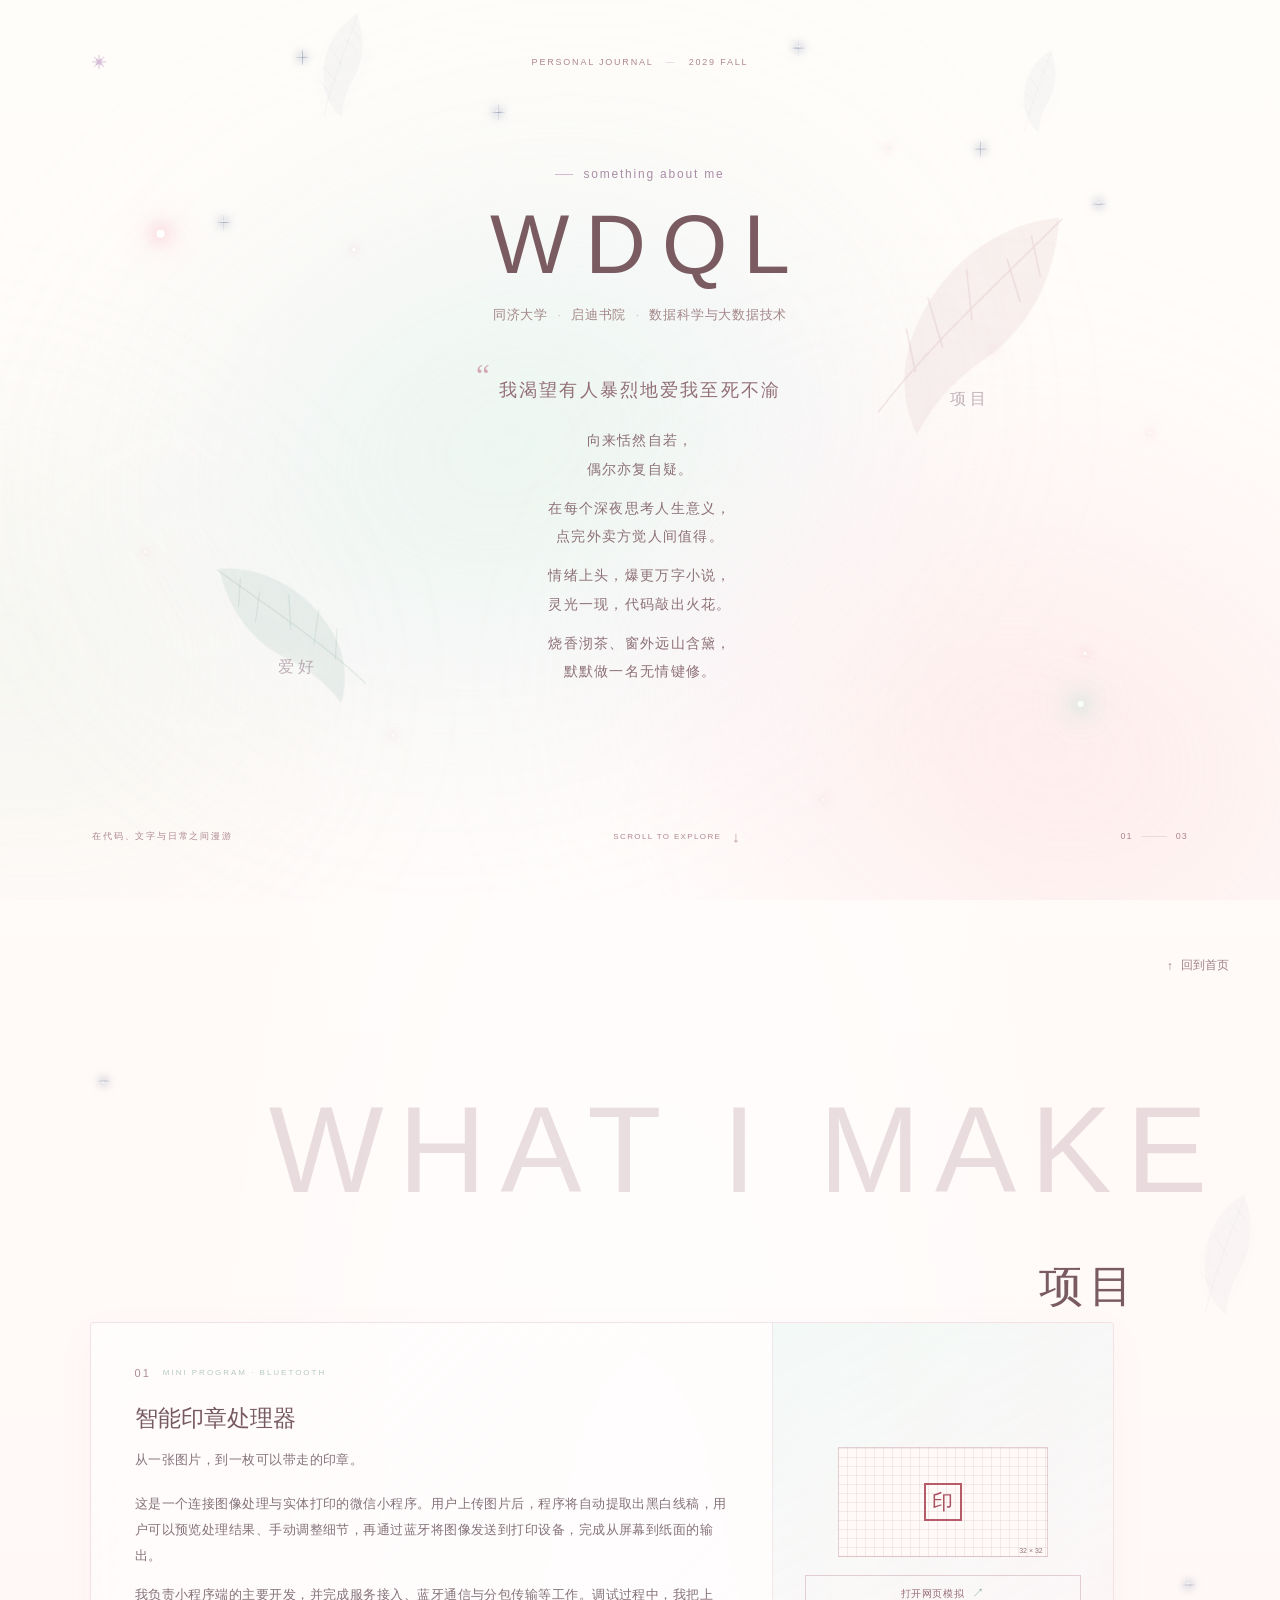
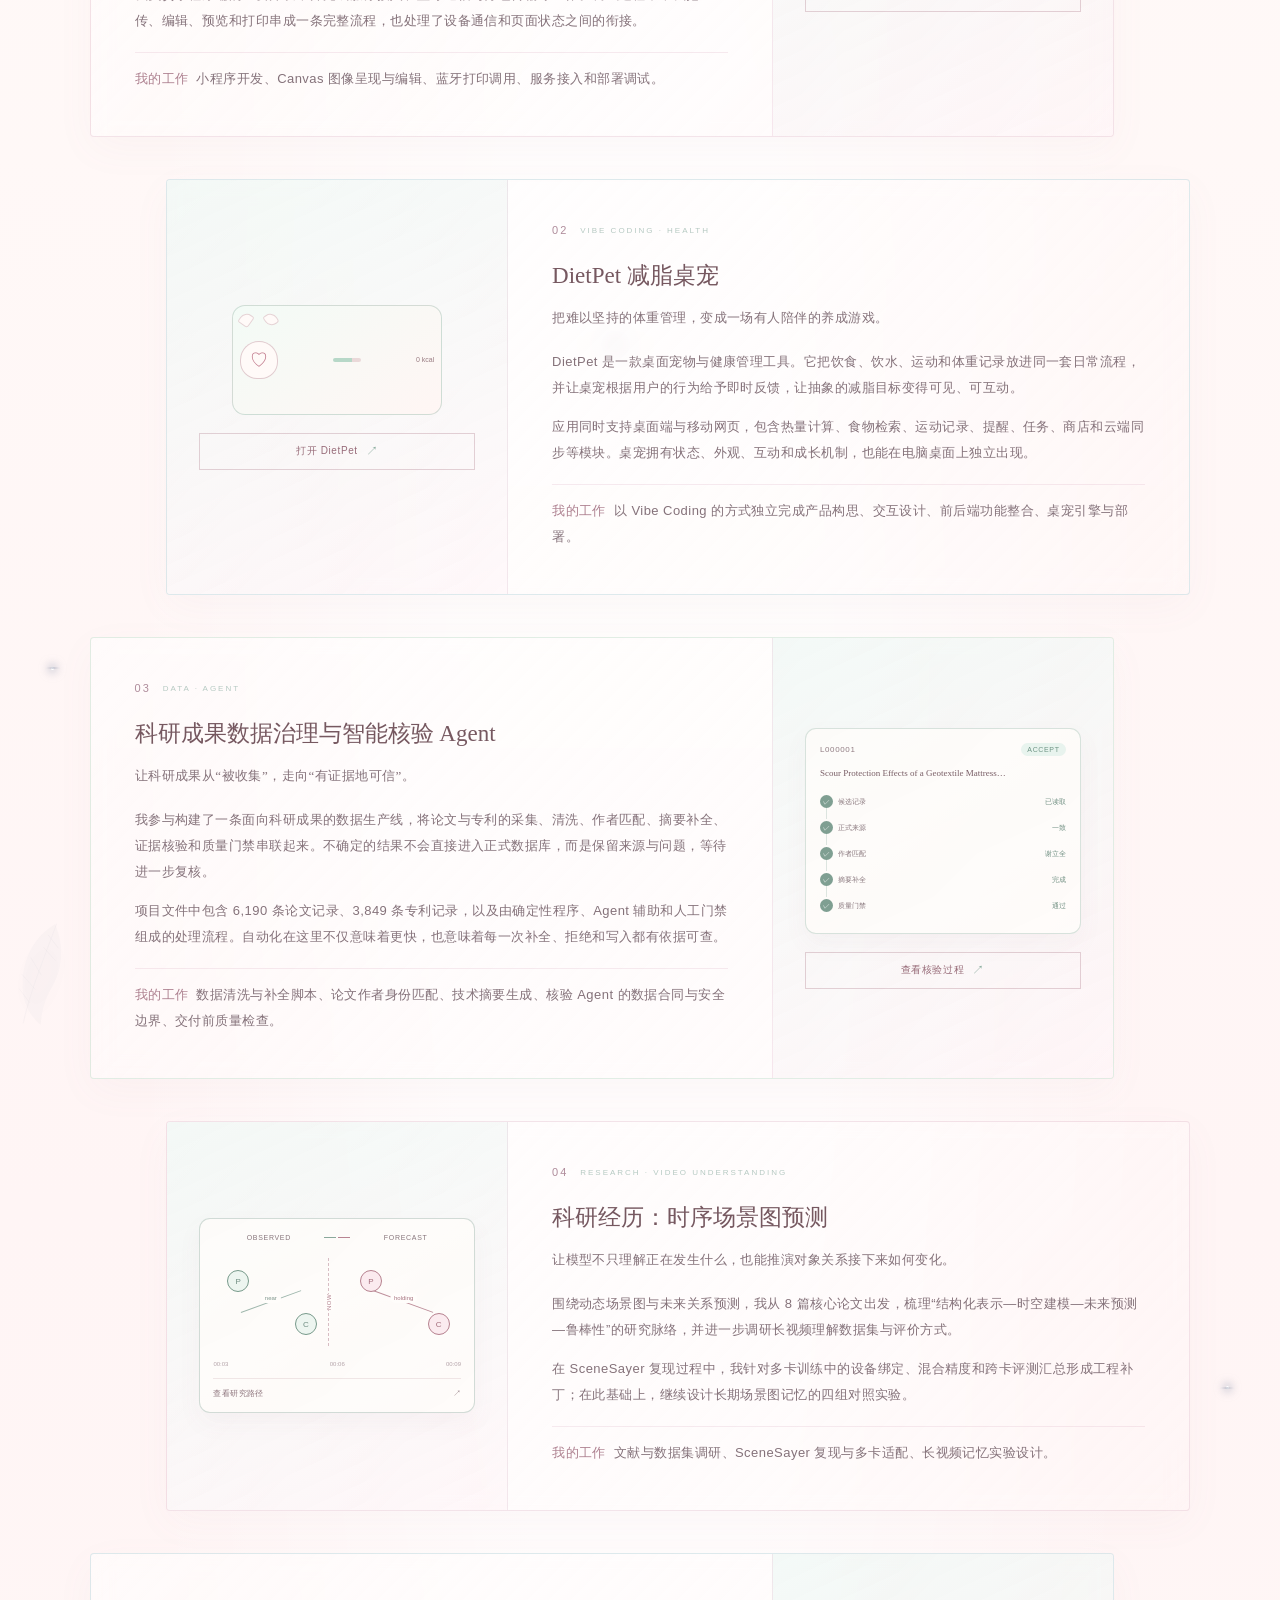
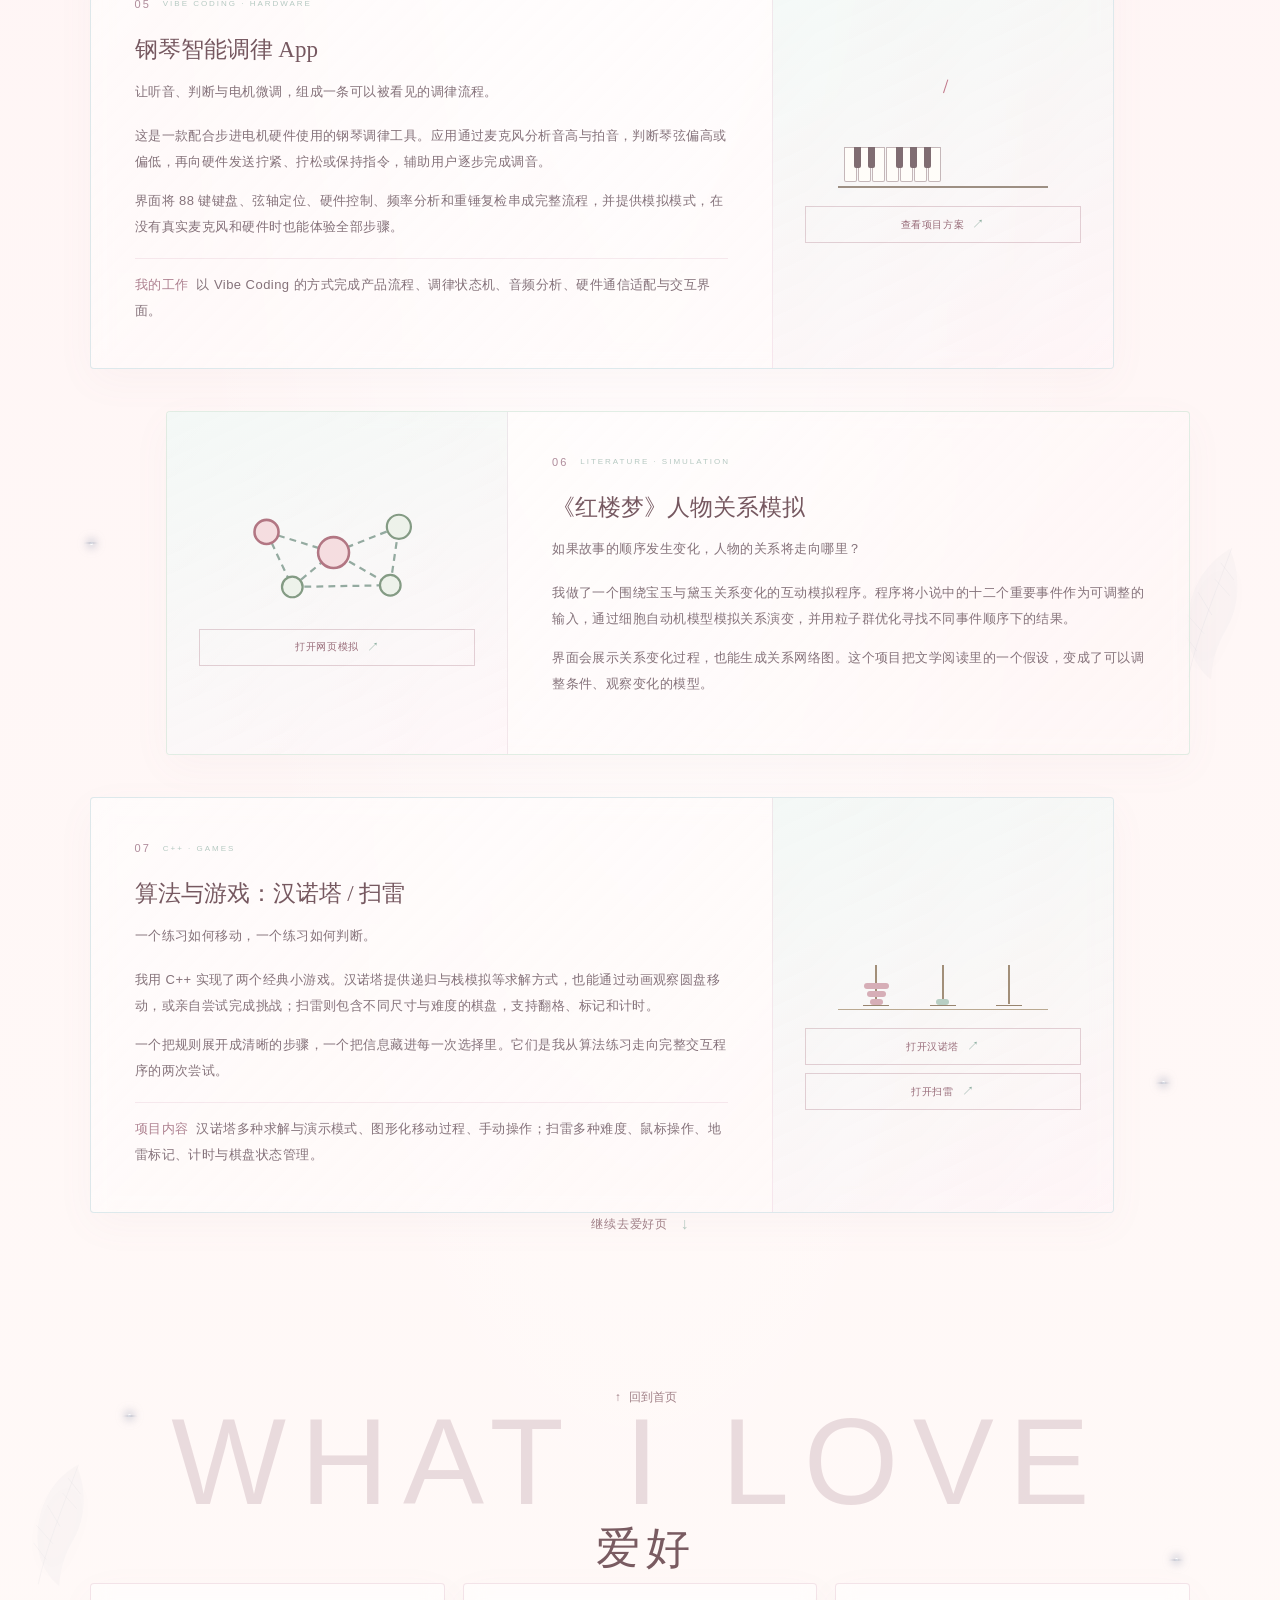
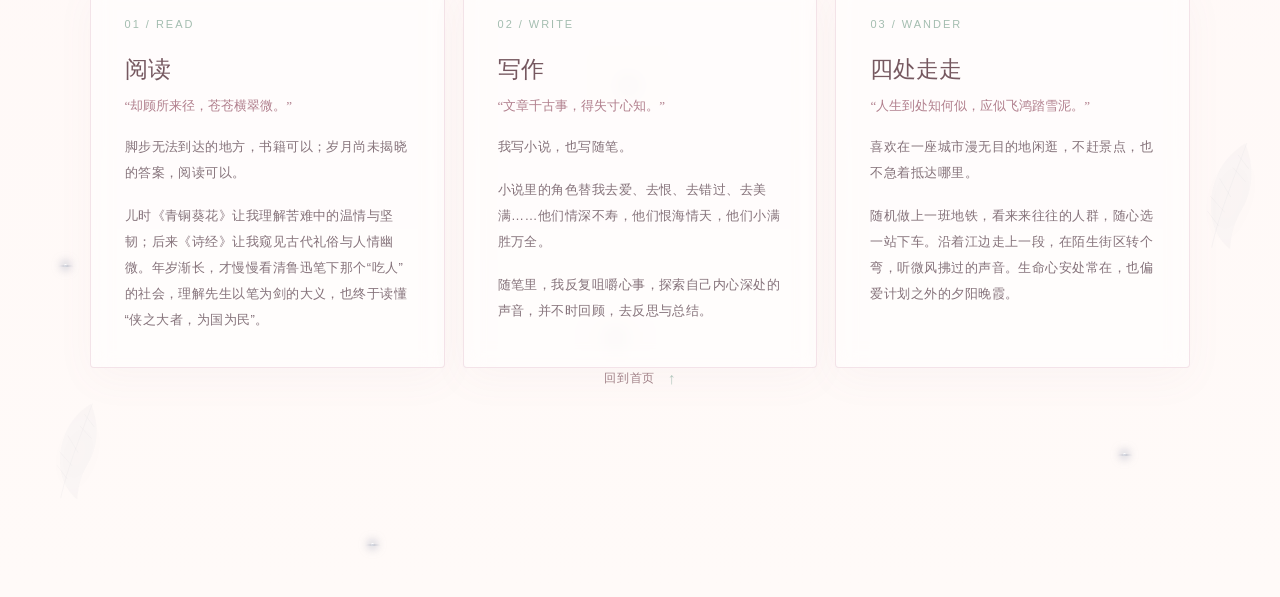
==== commit 57f2d246: "增加细闪和羽毛" ====
--- a/index.html
+++ b/index.html
@@ -6,7 +6,7 @@
     <meta name="theme-color" content="#fbfaff">
     <meta name="description" content="WDQL 的个人主页：在代码、文字与日常之间漫游。">
     <title>WDQL — about me</title>
-    <link rel="stylesheet" href="style.css">
+    <link rel="stylesheet" href="style.css?v=20261011-4">
 </head>
 <body>
     <div id="page1-root"></div>
@@ -15,7 +15,7 @@
         <div id="page3-root"></div>
     </main>
 
-    <script defer src="page1/page.js"></script>
+    <script defer src="page1/page.js?v=20261011-2"></script>
     <script defer src="page2/dietpet/card.js"></script>
     <script defer src="page2/piano-tuner/card.js"></script>
     <script defer src="page2/research-agent/card.js"></script>
@@ -25,5 +25,6 @@
     <script defer src="page2/red-mansion/card.js"></script>
     <script defer src="page2/page.js"></script>
     <script defer src="page3/page.js"></script>
+    <script defer src="motion.js?v=20261011-4"></script>
 </body>
 </html>
--- a/style.css
+++ b/style.css
@@ -118,6 +118,84 @@
 .stars i:nth-child(7) { top: 17%; left: 69%; width: 2px; height: 2px; background: #eaf7f7; }
 .stars i:nth-child(8) { top: 88%; left: 64%; width: 2px; height: 2px; }
 
+.silver-sparkles,
+.section-sparkles {
+    position: absolute;
+    inset: 0;
+    pointer-events: none;
+}
+
+.silver-sparkles i,
+.section-sparkles i {
+    position: absolute;
+    width: 3px;
+    height: 3px;
+    border-radius: 50%;
+    background: #fff;
+    box-shadow: 0 0 9px 3px rgba(156, 164, 184, .58);
+    animation: silver-glint 4.2s ease-in-out infinite;
+}
+
+.silver-sparkles i::before,
+.silver-sparkles i::after,
+.section-sparkles i::before,
+.section-sparkles i::after {
+    position: absolute;
+    top: 50%;
+    left: 50%;
+    border-radius: 50%;
+    background: linear-gradient(90deg, transparent, rgba(147, 155, 176, .86), transparent);
+    content: "";
+    transform: translate(-50%, -50%);
+}
+
+.silver-sparkles i::before,
+.section-sparkles i::before { width: 16px; height: 1px; }
+.silver-sparkles i::after,
+.section-sparkles i::after { width: 1px; height: 16px; }
+.silver-sparkles i:nth-child(1) { top: 7%; left: 24%; animation-delay: -.8s; }
+.silver-sparkles i:nth-child(2) { top: 13%; left: 39%; animation-delay: -2.7s; }
+.silver-sparkles i:nth-child(3) { top: 6%; left: 62%; animation-delay: -1.5s; }
+.silver-sparkles i:nth-child(4) { top: 17%; left: 76%; animation-delay: -3.4s; }
+.silver-sparkles i:nth-child(5) { top: 25%; left: 18%; animation-delay: -2.1s; }
+.silver-sparkles i:nth-child(6) { top: 23%; left: 85%; animation-delay: -.3s; }
+
+.top-feather {
+    --top-feather-rotate: 0deg;
+    position: absolute;
+    top: 2%;
+    width: clamp(40px, 4vw, 62px);
+    color: #969eae;
+    opacity: .46;
+    filter: drop-shadow(0 5px 14px rgba(147, 155, 176, .25));
+    pointer-events: none;
+    animation: top-feather-float 8s ease-in-out infinite;
+}
+
+.top-feather--left {
+    --top-feather-rotate: 67deg;
+    left: 25%;
+}
+
+.top-feather--right {
+    --top-feather-rotate: -58deg;
+    top: 6%;
+    right: 18%;
+    width: clamp(32px, 3.2vw, 50px);
+    animation-delay: -4.1s;
+}
+
+@keyframes silver-glint {
+    0%, 100% { opacity: .3; transform: scale(.62); }
+    48% { opacity: 1; transform: scale(1); }
+    62% { opacity: .48; transform: scale(.76); }
+}
+
+@keyframes top-feather-float {
+    0%, 100% { transform: translate3d(0, 0, 0) rotate(var(--top-feather-rotate)); }
+    50% { transform: translate3d(7px, 10px, 0) rotate(calc(var(--top-feather-rotate) + 5deg)); }
+}
+
 .feather {
     position: relative;
     display: block;
@@ -321,11 +399,99 @@
 .details { position: relative; z-index: 10; }
 
 .destination-page {
+    position: relative;
+    isolation: isolate;
     width: min(100%, 1360px);
     min-height: 100svh;
     margin: 0 auto;
     padding: clamp(62px, 8vw, 112px) clamp(24px, 7vw, 108px) 64px;
     scroll-margin-top: 0;
+}
+
+.section-ornaments {
+    position: absolute;
+    z-index: -1;
+    inset: 0;
+    overflow: hidden;
+    pointer-events: none;
+}
+
+.section-sparkles i:nth-child(1) { top: 5%; left: 8%; animation-delay: -.7s; }
+.section-sparkles i:nth-child(2) { top: 19%; right: 7%; animation-delay: -2.6s; }
+.section-sparkles i:nth-child(3) { top: 38%; left: 4%; animation-delay: -1.4s; }
+.section-sparkles i:nth-child(4) { top: 58%; right: 4%; animation-delay: -3.3s; }
+.section-sparkles i:nth-child(5) { top: 79%; left: 7%; animation-delay: -2s; }
+.section-sparkles i:nth-child(6) { top: 29%; left: 48%; animation-delay: -3.8s; }
+.section-sparkles i:nth-child(7) { top: 69%; right: 34%; animation-delay: -1.1s; }
+.section-sparkles i:nth-child(8) { top: 94%; right: 9%; animation-delay: -2.9s; }
+
+.section-ornaments--interests .section-sparkles i:nth-child(1) { top: 13%; left: 10%; }
+.section-ornaments--interests .section-sparkles i:nth-child(2) { top: 29%; right: 8%; }
+.section-ornaments--interests .section-sparkles i:nth-child(3) { top: 63%; left: 5%; }
+.section-ornaments--interests .section-sparkles i:nth-child(4) { top: 84%; right: 12%; }
+.section-ornaments--interests .section-sparkles i:nth-child(5) { top: 43%; left: 49%; }
+.section-ornaments--interests .section-sparkles i:nth-child(6) { top: 71%; right: 39%; }
+.section-ornaments--interests .section-sparkles i:nth-child(7) { top: 94%; left: 29%; }
+.section-ornaments--interests .section-sparkles i:nth-child(8) { display: none; }
+
+.section-feather {
+    --section-feather-rotate: 0deg;
+    position: absolute;
+    width: clamp(38px, 4.8vw, 68px);
+    color: #9da5b4;
+    opacity: .36;
+    filter: drop-shadow(0 6px 16px rgba(147, 155, 176, .2));
+    animation: section-feather-float 10s ease-in-out infinite;
+}
+
+.section-ornaments--projects .section-feather--1 {
+    --section-feather-rotate: -24deg;
+    top: 8%;
+    right: 2%;
+}
+
+.section-ornaments--projects .section-feather--2 {
+    --section-feather-rotate: 31deg;
+    top: 45%;
+    left: 1%;
+    width: clamp(32px, 4vw, 58px);
+    animation-delay: -3.2s;
+}
+
+.section-ornaments--projects .section-feather--3 {
+    --section-feather-rotate: -39deg;
+    top: 79%;
+    right: 3%;
+    width: clamp(42px, 5.2vw, 74px);
+    animation-delay: -6.1s;
+}
+
+.section-ornaments--interests .section-feather--1 {
+    --section-feather-rotate: 34deg;
+    top: 18%;
+    left: 2%;
+    animation-delay: -4.6s;
+}
+
+.section-ornaments--interests .section-feather--2 {
+    --section-feather-rotate: -28deg;
+    top: 49%;
+    right: 2%;
+    width: clamp(34px, 4.2vw, 60px);
+    animation-delay: -1.8s;
+}
+
+.section-ornaments--interests .section-feather--3 {
+    --section-feather-rotate: 52deg;
+    top: 78%;
+    left: 4%;
+    width: clamp(30px, 3.8vw, 54px);
+    animation-delay: -7.1s;
+}
+
+@keyframes section-feather-float {
+    0%, 100% { transform: translate3d(0, 0, 0) rotate(var(--section-feather-rotate)); }
+    50% { transform: translate3d(9px, 14px, 0) rotate(calc(var(--section-feather-rotate) + 6deg)); }
 }
 
 .destination-heading {
@@ -800,3 +966,106 @@
     *, *::before, *::after { transition-duration: .01ms !important; }
     .feather-link { animation: none; }
 }
+
+/* Shared motion layer: progressive enhancement only. */
+.motion-ready .sky {
+    transform: translate3d(var(--motion-x, 0), var(--motion-y, 0), 0) scale(1.02);
+    transition: transform .7s cubic-bezier(.2, .7, .2, 1);
+    will-change: transform;
+}
+
+.motion-ready .topline,
+.motion-ready .intro > *,
+.motion-ready .bottomline {
+    opacity: 0;
+    translate: 0 14px;
+    transition: opacity .65s ease, translate .65s cubic-bezier(.2, .7, .2, 1);
+}
+
+.motion-ready.motion-active .topline,
+.motion-ready.motion-active .intro > *,
+.motion-ready.motion-active .bottomline {
+    opacity: 1;
+    translate: 0 0;
+}
+
+.motion-ready.motion-active .intro > :nth-child(1) { transition-delay: .08s; }
+.motion-ready.motion-active .intro > :nth-child(2) { transition-delay: .15s; }
+.motion-ready.motion-active .intro > :nth-child(3) { transition-delay: .22s; }
+.motion-ready.motion-active .intro > :nth-child(4) { transition-delay: .3s; }
+.motion-ready.motion-active .intro > :nth-child(5) { transition-delay: .38s; }
+.motion-ready.motion-active .bottomline { transition-delay: .44s; }
+
+.motion-ready .motion-reveal {
+    --motion-delay: 0s;
+    opacity: 0;
+    translate: 0 22px;
+    transition: opacity .65s ease var(--motion-delay), translate .65s cubic-bezier(.2, .7, .2, 1) var(--motion-delay), border-color .25s ease, box-shadow .25s ease, transform .25s ease;
+}
+
+.motion-ready .motion-reveal.is-motion-visible {
+    opacity: 1;
+    translate: 0 0;
+}
+
+.motion-ready .interest-card:nth-child(2) { --motion-delay: .08s; }
+.motion-ready .interest-card:nth-child(3) { --motion-delay: .16s; }
+
+.interest-card {
+    transition: border-color .25s ease, box-shadow .25s ease, transform .25s ease;
+}
+
+.interest-card:hover {
+    border-color: rgba(197, 145, 167, .55);
+    box-shadow: 0 16px 44px rgba(166, 125, 143, .09);
+    transform: translateY(-5px) rotate(.2deg);
+}
+
+.project-web-links a span { transition: transform .2s ease; }
+.project-web-links a:hover span,
+.project-web-links a:focus-visible span { transform: translate(3px, -2px); }
+
+.starlight { animation: starlight-breathe 3.8s ease-in-out infinite; }
+.starlight--two { animation-delay: -1.9s; }
+.stars i { animation: star-twinkle 3.2s ease-in-out infinite; }
+.stars i:nth-child(2n) { animation-delay: -1.2s; }
+.stars i:nth-child(3n) { animation-delay: -2.1s; }
+
+@keyframes starlight-breathe {
+    50% { opacity: .56; transform: scale(.72); }
+}
+
+@keyframes star-twinkle {
+    50% { opacity: .3; transform: scale(.68); }
+}
+
+@media (hover: none), (max-width: 700px) {
+    .motion-ready .sky { transform: none; transition: none; will-change: auto; }
+    .interest-card:hover { transform: none; }
+    .top-feather--right,
+    .silver-sparkles i:nth-child(n+5) { display: none; }
+    .section-sparkles i:nth-child(n+6),
+    .section-feather--3 { display: none; }
+    .section-feather { width: 38px; opacity: .3; }
+}
+
+@media (prefers-reduced-motion: reduce) {
+    .motion-ready .sky,
+    .motion-ready .topline,
+    .motion-ready .intro > *,
+    .motion-ready .bottomline,
+    .motion-ready .motion-reveal {
+        opacity: 1;
+        translate: none;
+        transform: none;
+        transition: none;
+        will-change: auto;
+    }
+
+    .starlight,
+    .stars i,
+    .silver-sparkles i,
+    .top-feather,
+    .section-sparkles i,
+    .section-feather { animation: none; }
+}
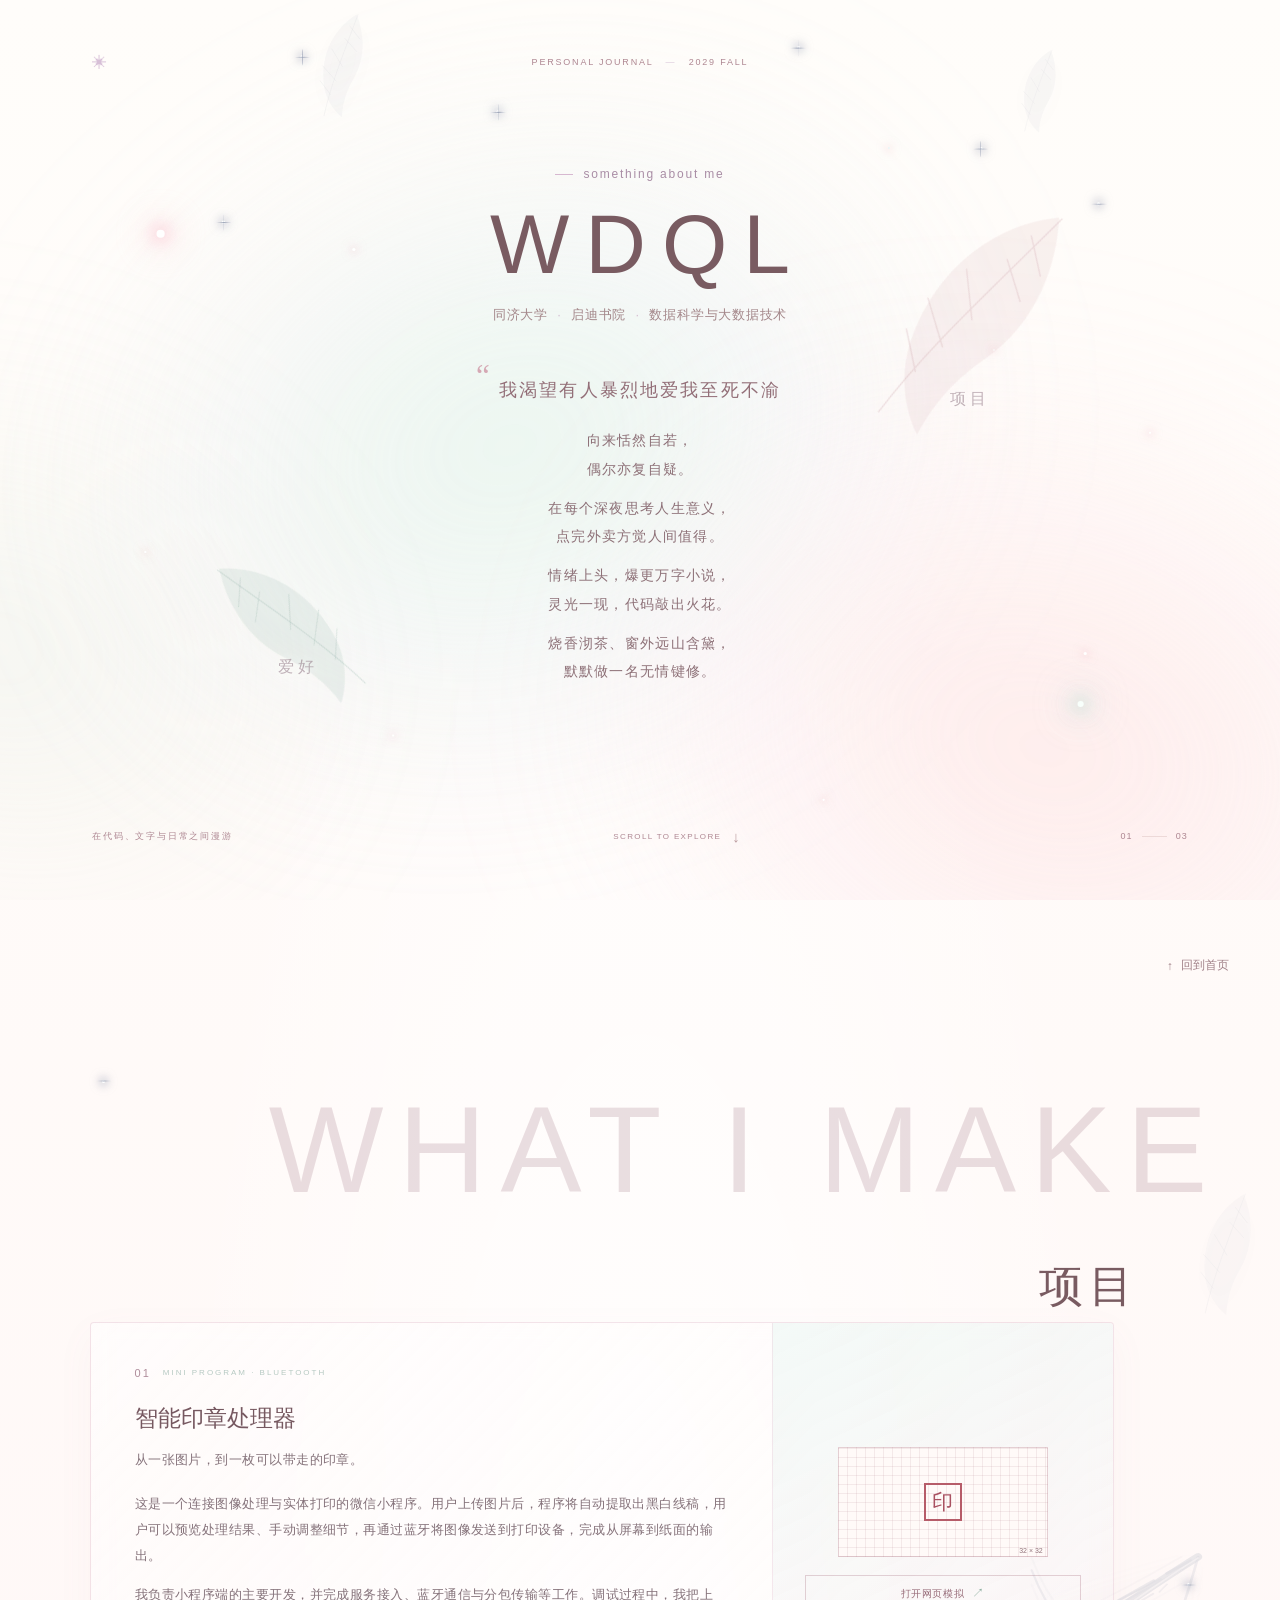
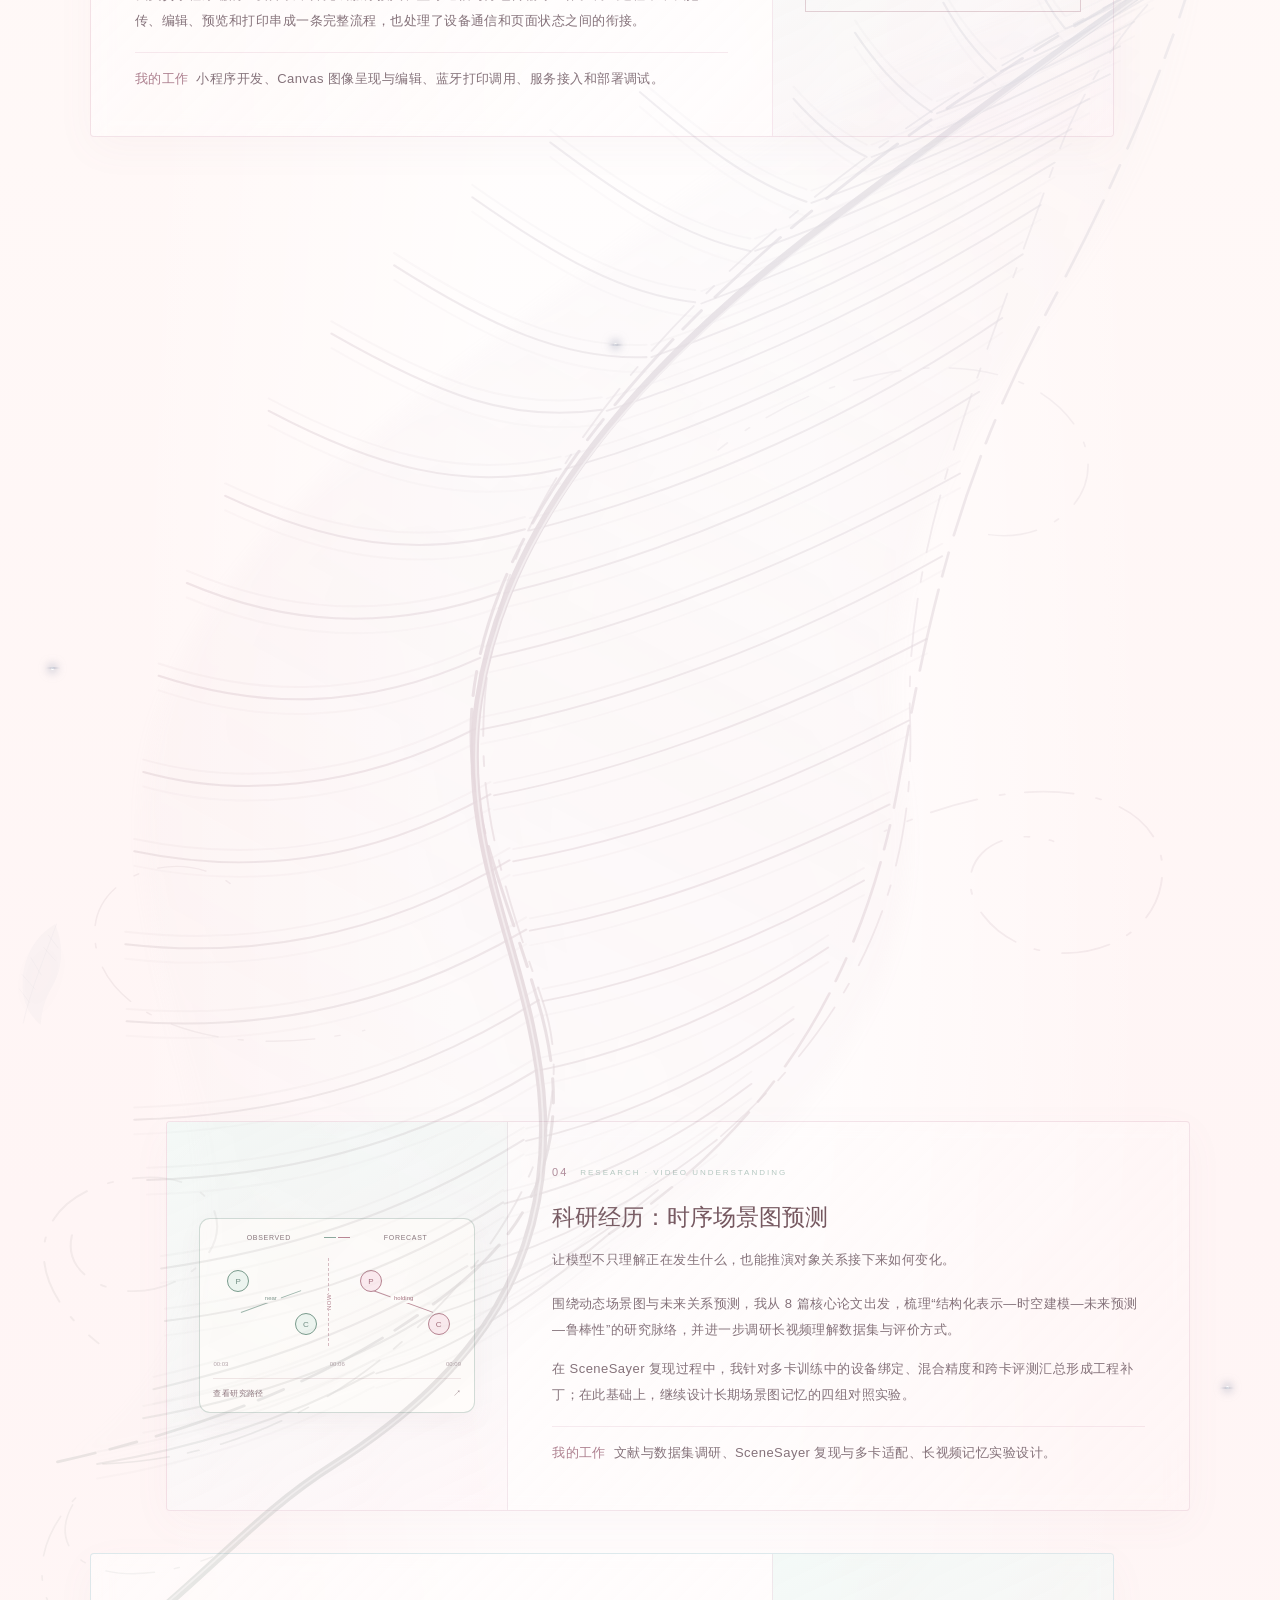
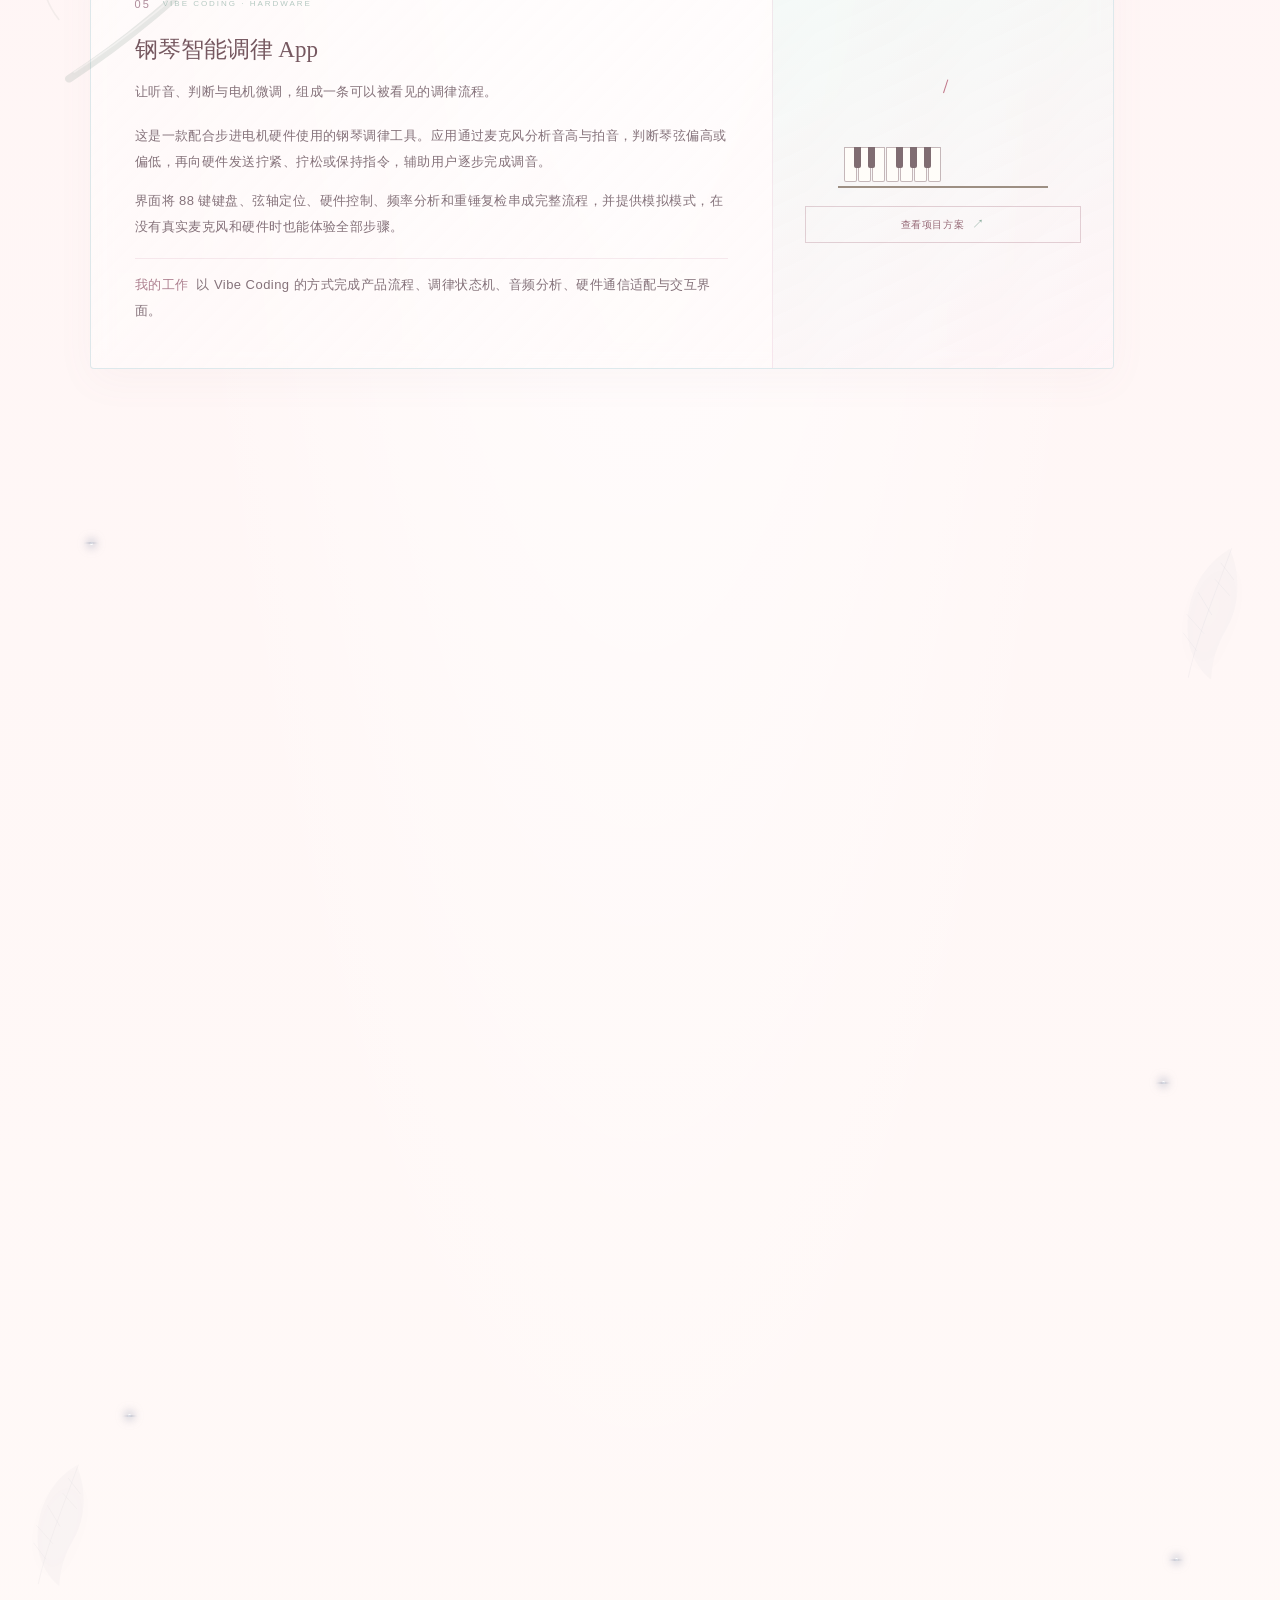
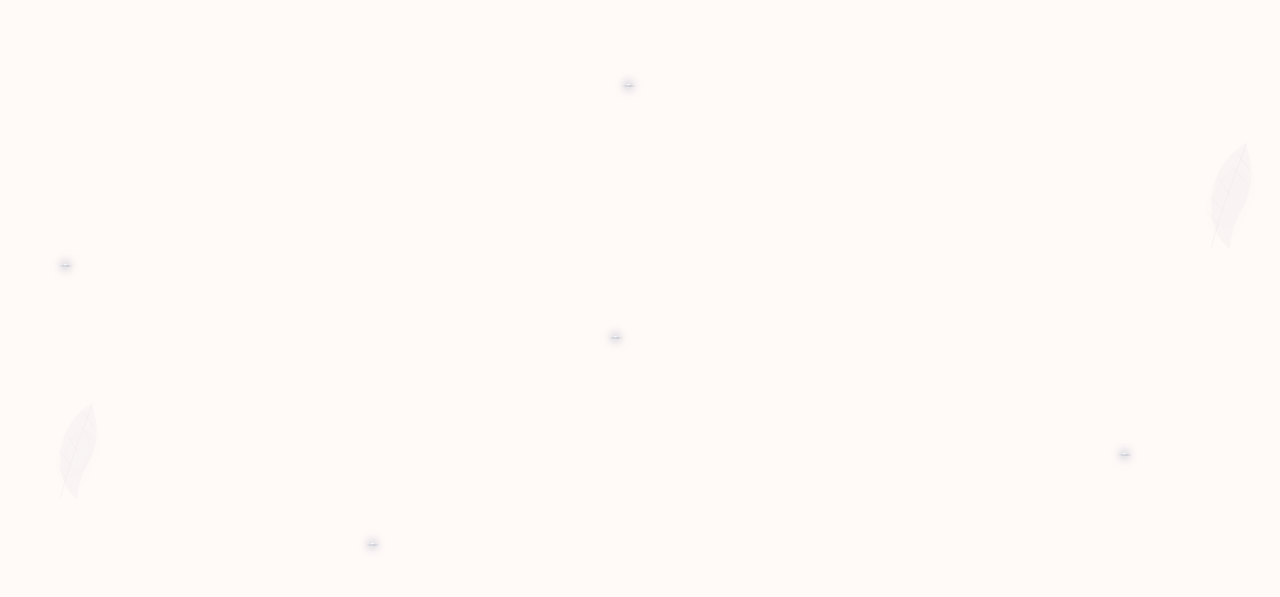
==== commit a19663da: "全屏大羽毛" ====
--- a/index.html
+++ b/index.html
@@ -7,6 +7,7 @@
     <meta name="description" content="WDQL 的个人主页：在代码、文字与日常之间漫游。">
     <title>WDQL — about me</title>
     <link rel="stylesheet" href="style.css?v=20261011-4">
+    <link rel="stylesheet" href="feather-overlay/feather.css?v=20261011-2">
 </head>
 <body>
     <div id="page1-root"></div>
@@ -24,6 +25,7 @@
     <script defer src="page2/classic-games/card.js"></script>
     <script defer src="page2/red-mansion/card.js"></script>
     <script defer src="page2/page.js"></script>
+    <script defer src="feather-overlay/feather.js?v=20261011-3"></script>
     <script defer src="page3/page.js"></script>
     <script defer src="motion.js?v=20261011-4"></script>
 </body>
--- a/feather-overlay/feather.css
+++ b/feather-overlay/feather.css
@@ -0,0 +1,61 @@
+.project-feather-overlay {
+    position: absolute;
+    z-index: 20;
+    top: var(--project-feather-top, 0);
+    right: 0;
+    width: 100%;
+    height: var(--project-feather-height, 1200px);
+    overflow: visible;
+    pointer-events: none;
+    user-select: none;
+}
+
+.project-feather-overlay__drift,
+.project-feather-overlay__image {
+    display: block;
+    width: 100%;
+    height: 100%;
+}
+
+.project-feather-overlay__drift {
+    transform-origin: 54% 48%;
+    animation: project-feather-drift 14s ease-in-out infinite;
+    will-change: transform;
+}
+
+.project-feather-overlay__image {
+    object-fit: fill;
+    opacity: .25;
+    filter: drop-shadow(0 18px 34px rgba(140, 119, 135, .13));
+}
+
+@keyframes project-feather-drift {
+    0%, 100% {
+        transform: translate3d(-8px, -10px, 0) rotate(-2deg) scale(1.01);
+    }
+    35% {
+        transform: translate3d(14px, 12px, 0) rotate(1.2deg) scale(1.025);
+    }
+    68% {
+        transform: translate3d(-3px, 22px, 0) rotate(-.7deg) scale(1.015);
+    }
+}
+
+@media (max-width: 700px) {
+    .project-feather-overlay {
+        right: 0;
+        width: 100%;
+    }
+
+    .project-feather-overlay__image {
+        opacity: .38;
+    }
+}
+
+@media (prefers-reduced-motion: reduce) {
+    .project-feather-overlay__drift {
+        animation: none;
+        transform: none;
+        will-change: auto;
+    }
+}
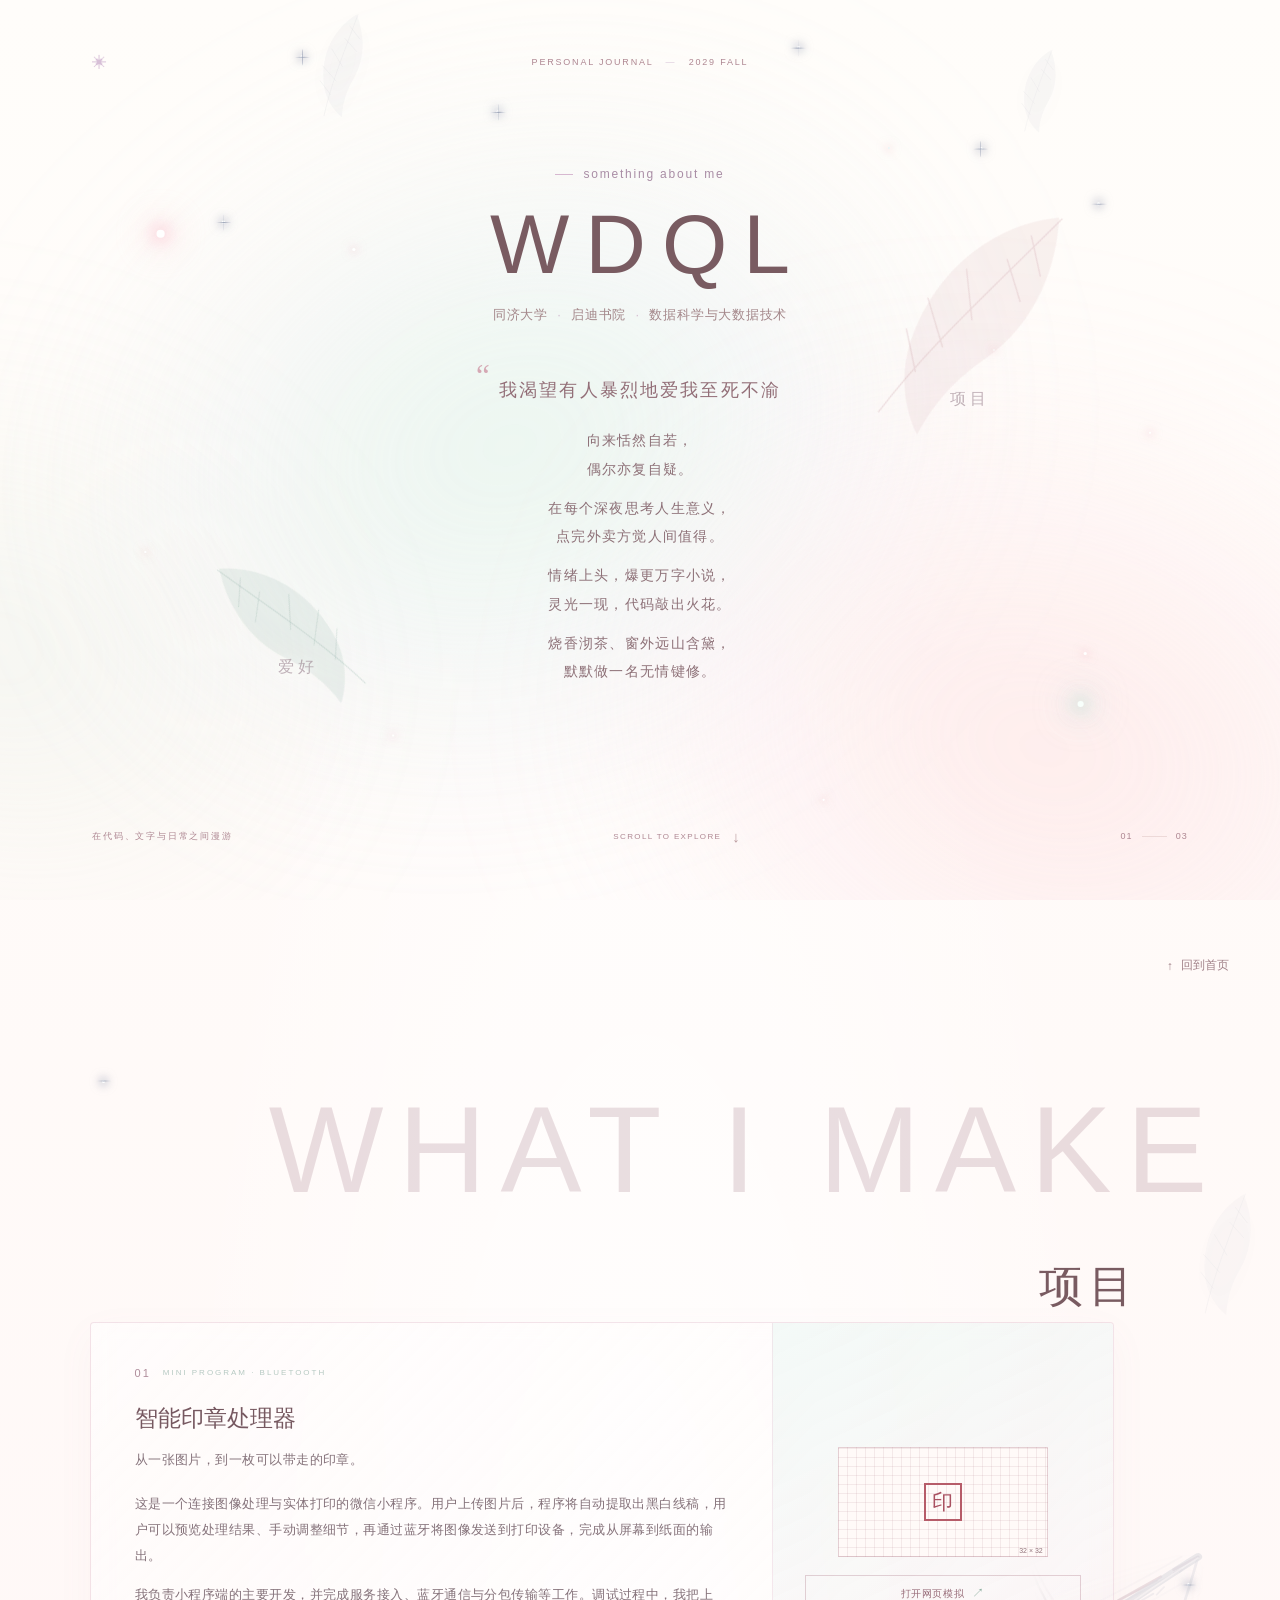
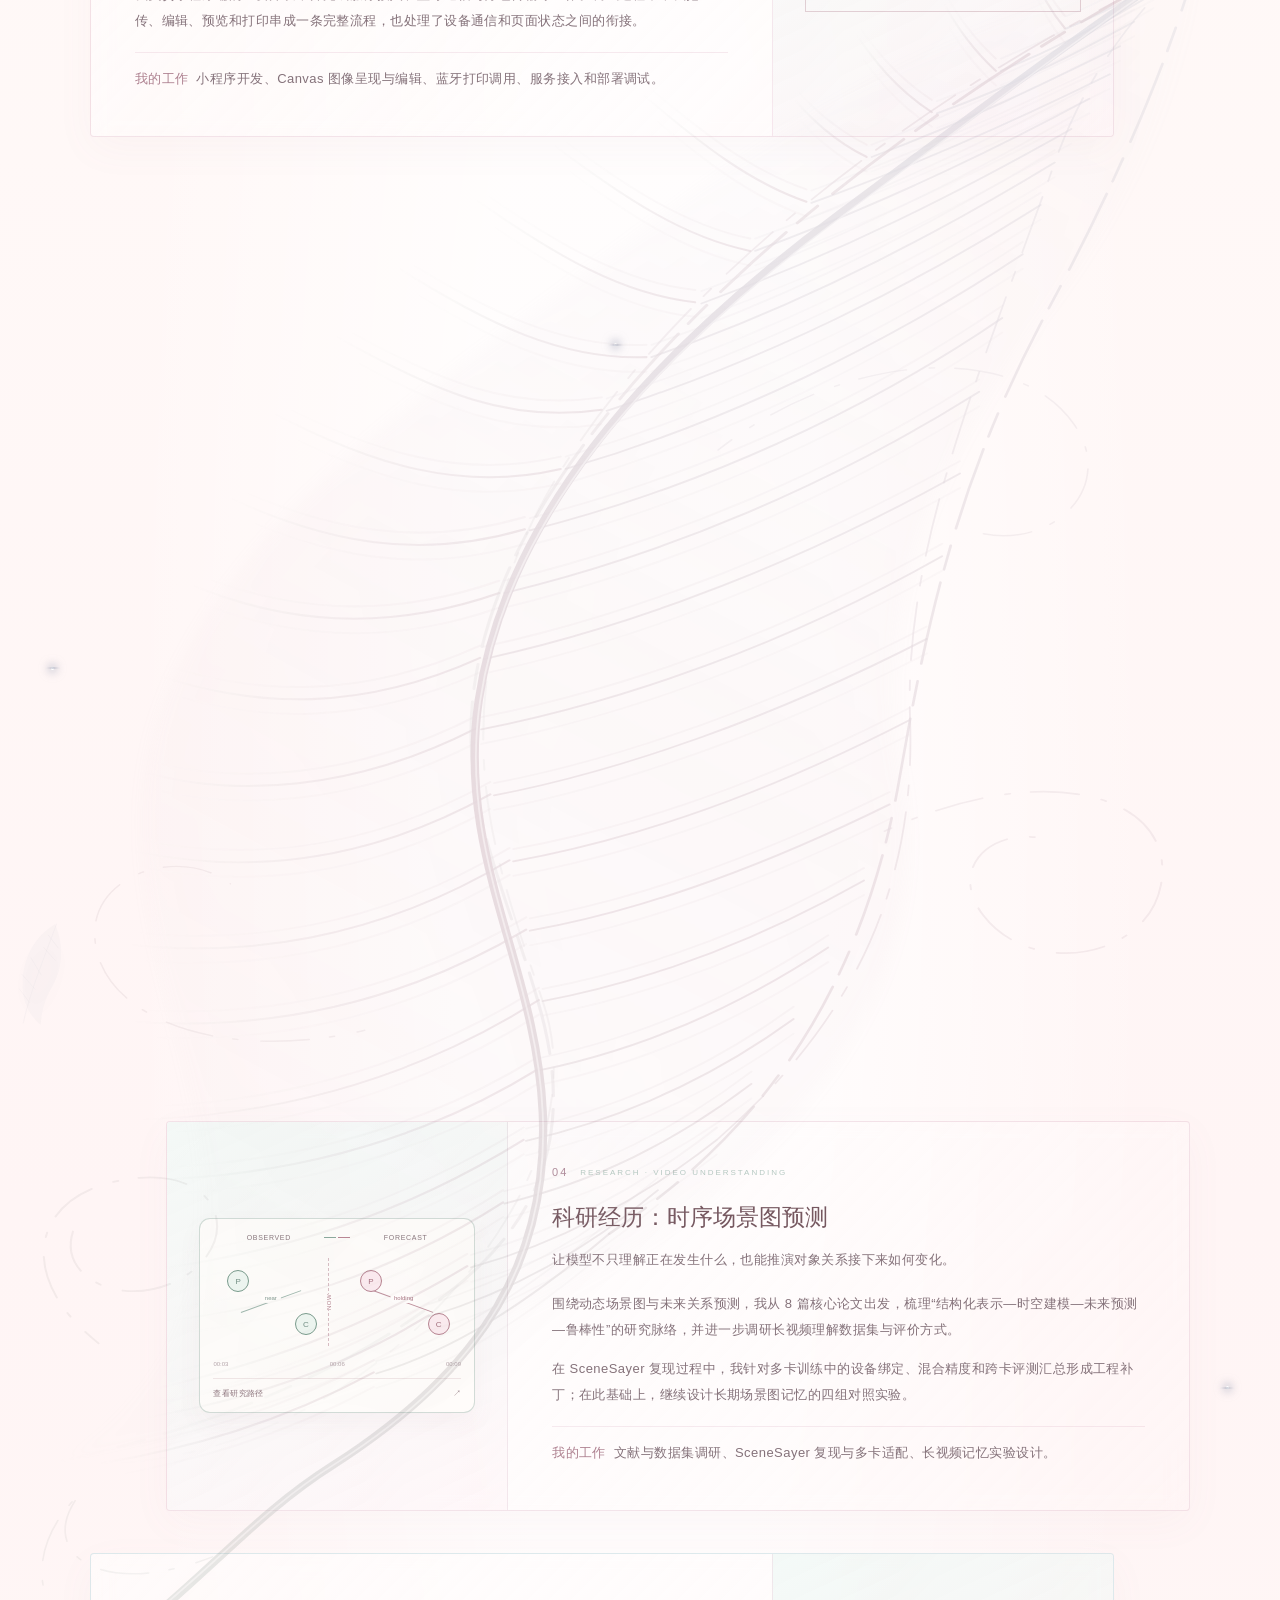
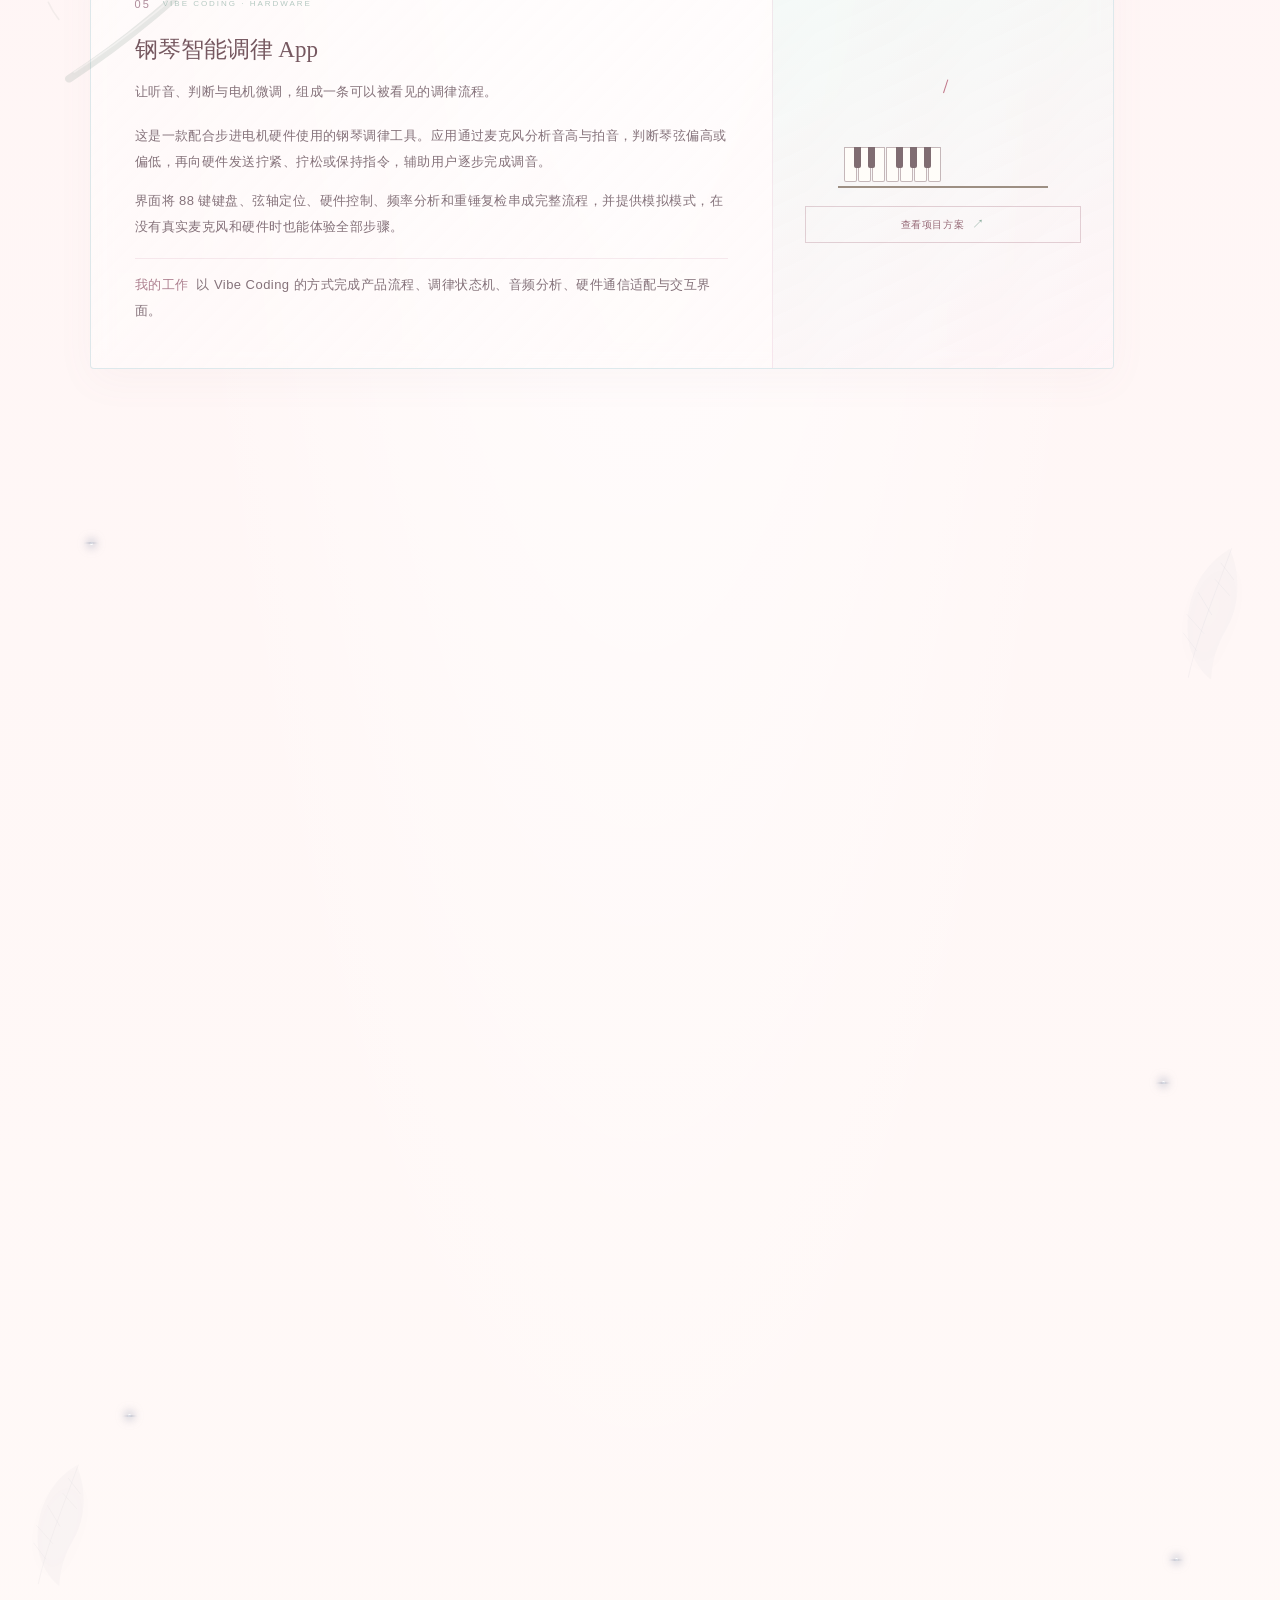
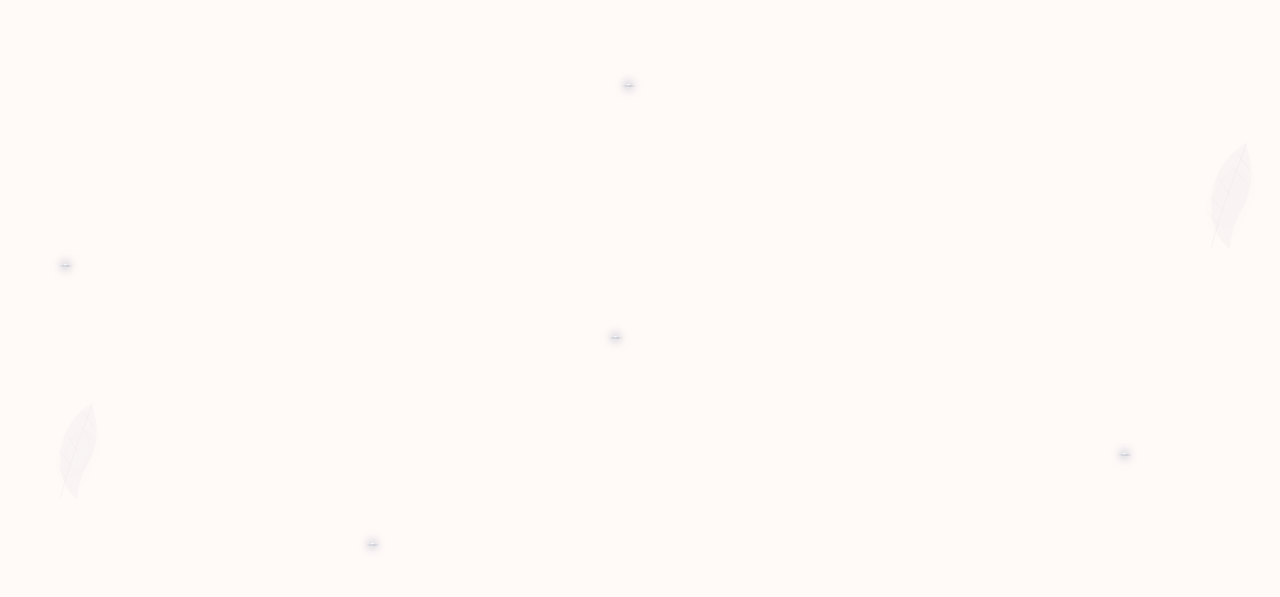
==== commit acf120f4: "大羽毛细化" ====
--- a/index.html
+++ b/index.html
@@ -25,7 +25,7 @@
     <script defer src="page2/classic-games/card.js"></script>
     <script defer src="page2/red-mansion/card.js"></script>
     <script defer src="page2/page.js"></script>
-    <script defer src="feather-overlay/feather.js?v=20261011-3"></script>
+    <script defer src="feather-overlay/feather.js?v=20261011-4"></script>
     <script defer src="page3/page.js"></script>
     <script defer src="motion.js?v=20261011-4"></script>
 </body>
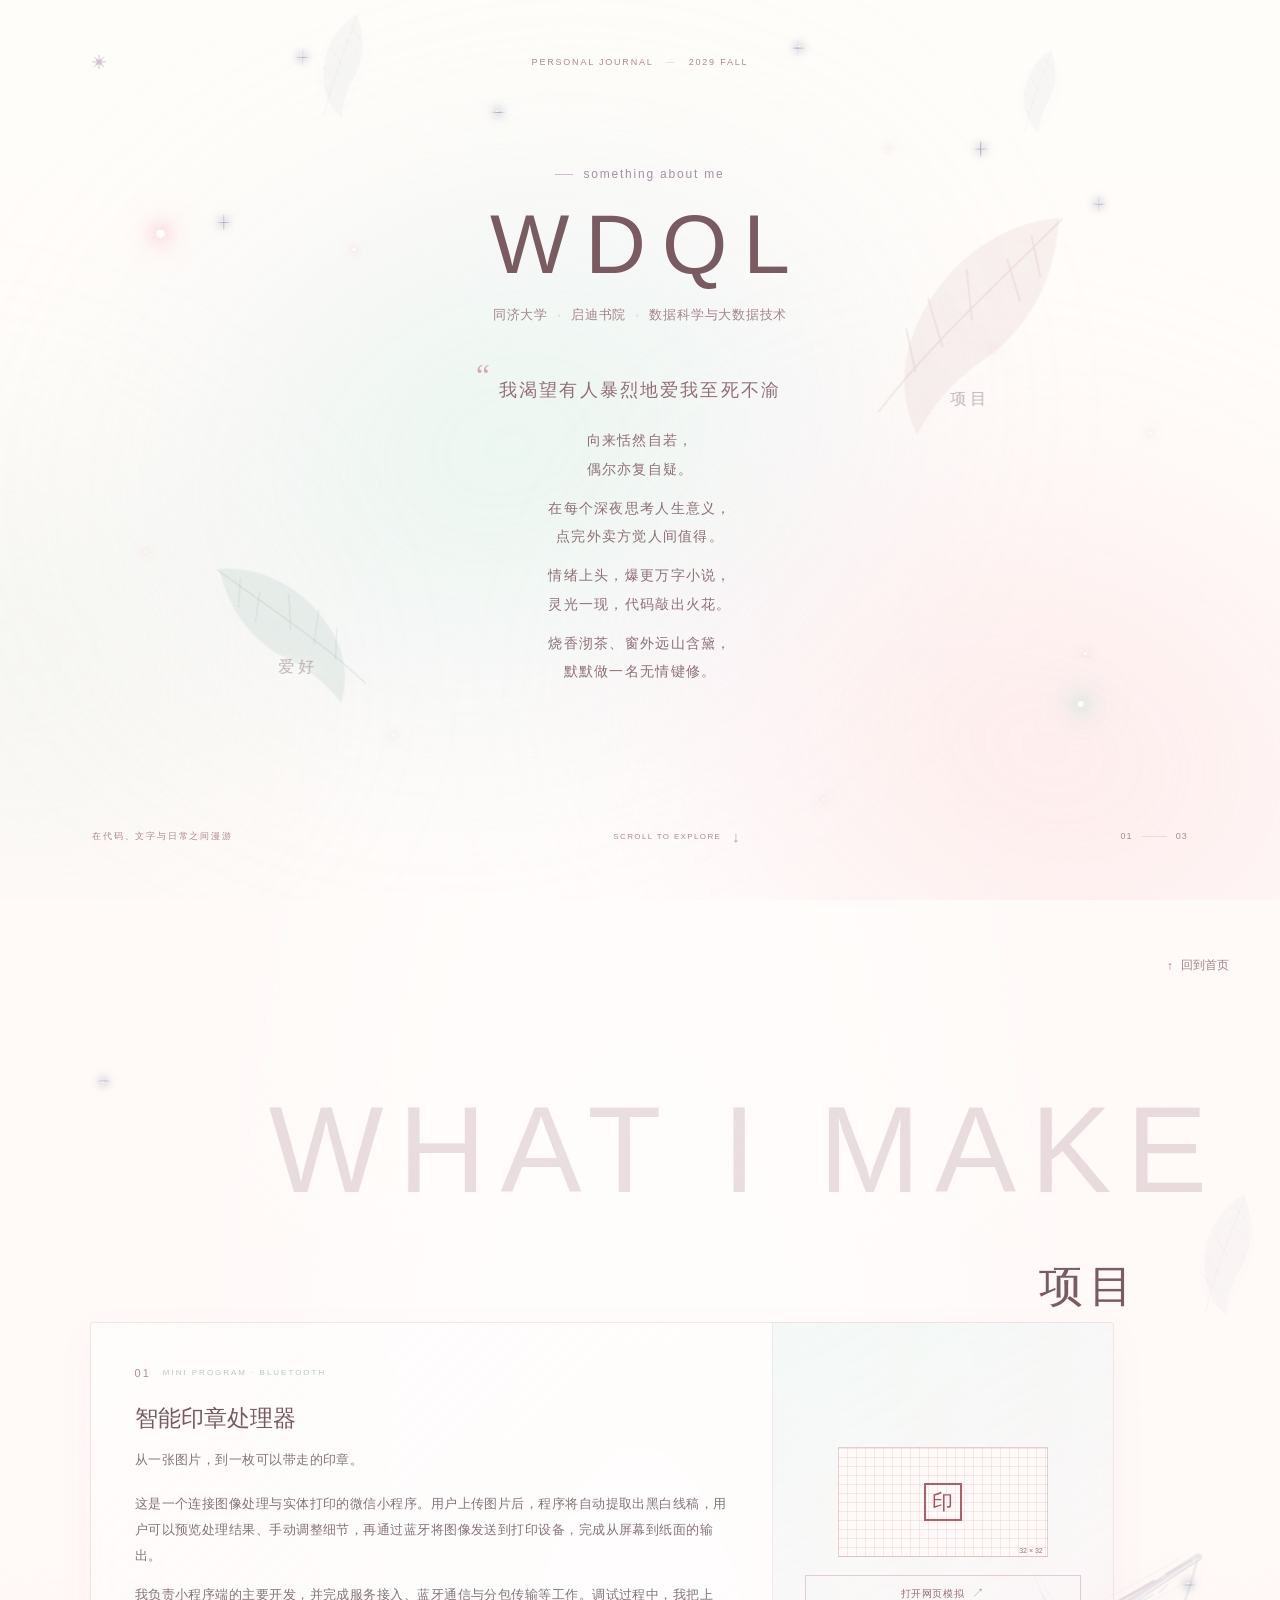
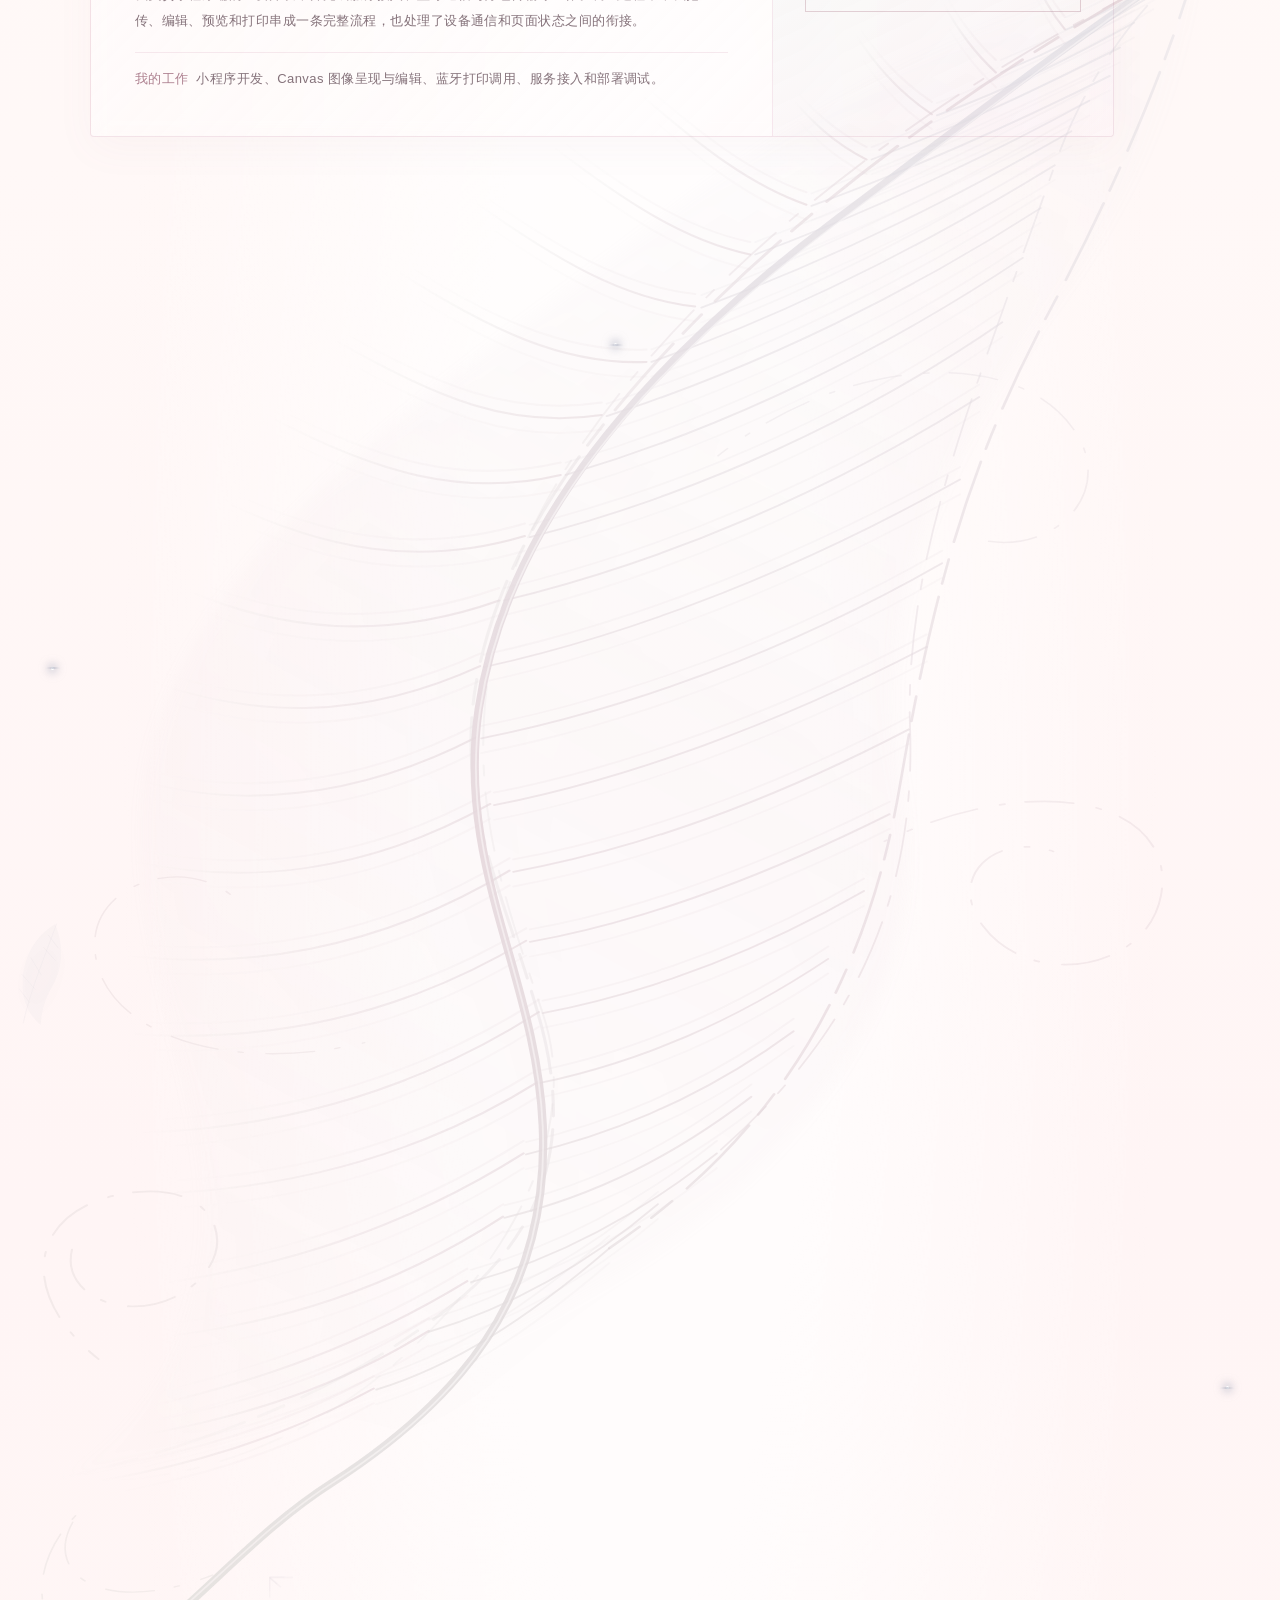
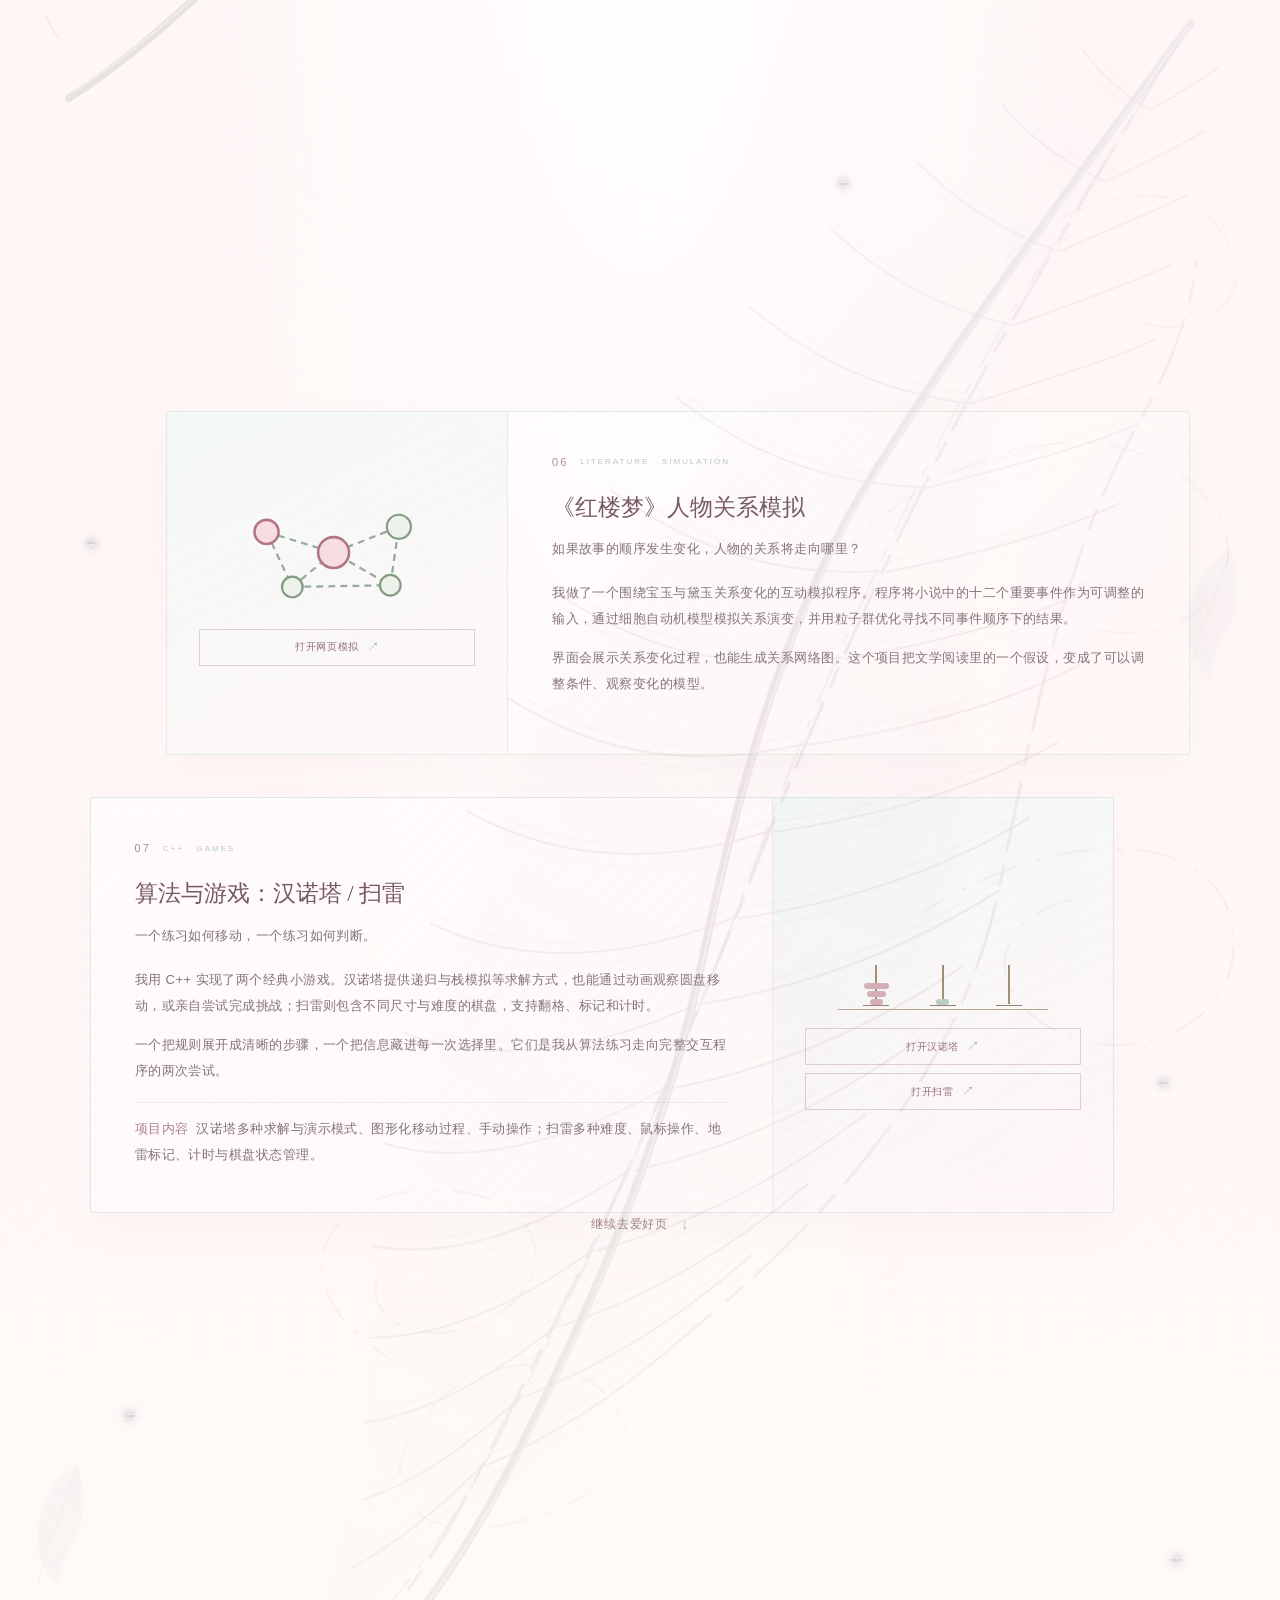
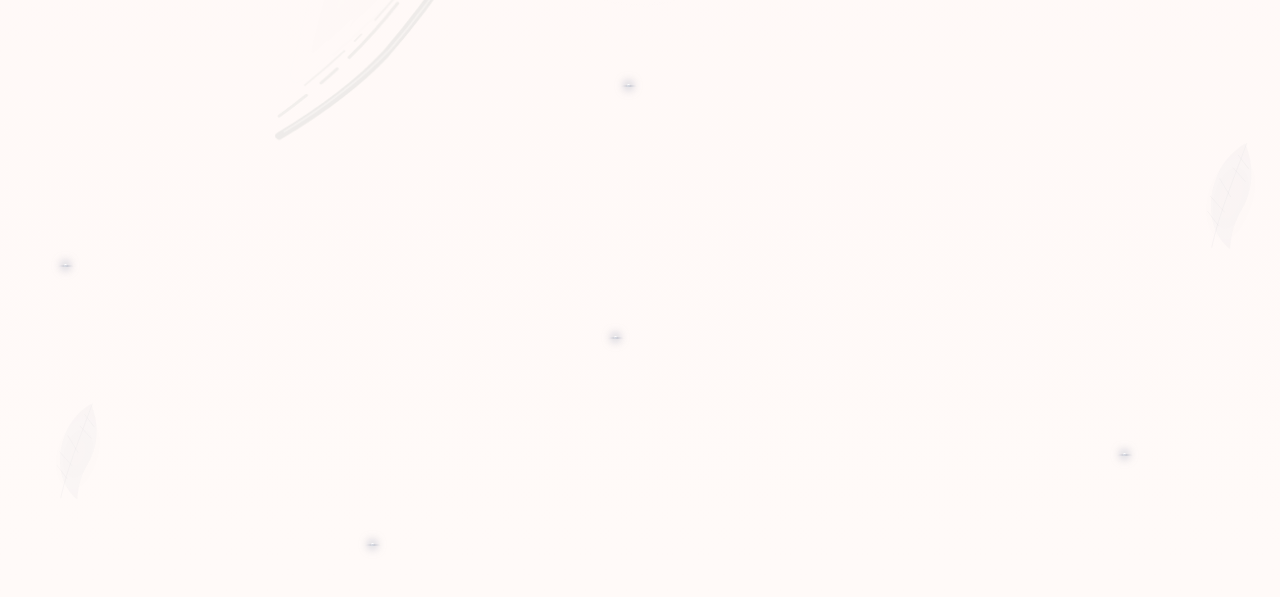
==== commit b3b937d2: "两个羽毛" ====
--- a/index.html
+++ b/index.html
@@ -8,6 +8,7 @@
     <title>WDQL — about me</title>
     <link rel="stylesheet" href="style.css?v=20261011-4">
     <link rel="stylesheet" href="feather-overlay/feather.css?v=20261011-2">
+    <link rel="stylesheet" href="wind-feather-overlay/feather.css?v=20261011-3">
 </head>
 <body>
     <div id="page1-root"></div>
@@ -20,13 +21,14 @@
     <script defer src="page2/dietpet/card.js"></script>
     <script defer src="page2/piano-tuner/card.js"></script>
     <script defer src="page2/research-agent/card.js"></script>
-    <script defer src="page2/smart-stamp/card.js"></script>
+    <script defer src="page2/smart-stamp/card.js?v=20261011-1"></script>
     <script defer src="page2/scene-graph/card.js"></script>
     <script defer src="page2/classic-games/card.js"></script>
     <script defer src="page2/red-mansion/card.js"></script>
     <script defer src="page2/page.js"></script>
     <script defer src="feather-overlay/feather.js?v=20261011-4"></script>
     <script defer src="page3/page.js"></script>
+    <script defer src="wind-feather-overlay/feather.js?v=20261011-5"></script>
     <script defer src="motion.js?v=20261011-4"></script>
 </body>
 </html>
--- a/wind-feather-overlay/feather.css
+++ b/wind-feather-overlay/feather.css
@@ -0,0 +1,61 @@
+.wind-feather-overlay {
+    position: absolute;
+    z-index: 21;
+    top: var(--wind-feather-top, 0);
+    right: -1%;
+    width: 80%;
+    height: var(--wind-feather-height, 1800px);
+    overflow: visible;
+    pointer-events: none;
+    user-select: none;
+}
+
+.wind-feather-overlay__drift,
+.wind-feather-overlay__image {
+    display: block;
+    width: 100%;
+    height: 100%;
+}
+
+.wind-feather-overlay__drift {
+    transform-origin: 62% 48%;
+    animation: wind-feather-drift 17s ease-in-out infinite;
+    will-change: transform;
+}
+
+.wind-feather-overlay__image {
+    object-fit: fill;
+    opacity: .2;
+    filter: drop-shadow(0 18px 36px rgba(139, 116, 132, .1));
+}
+
+@keyframes wind-feather-drift {
+    0%, 100% {
+        transform: translate3d(-6px, -12px, 0) rotate(-1.2deg) scale(1.008);
+    }
+    38% {
+        transform: translate3d(12px, 10px, 0) rotate(.9deg) scale(1.02);
+    }
+    72% {
+        transform: translate3d(-2px, 20px, 0) rotate(-.45deg) scale(1.012);
+    }
+}
+
+@media (max-width: 700px) {
+    .wind-feather-overlay {
+        right: -3%;
+        width: 80%;
+    }
+
+    .wind-feather-overlay__image {
+        opacity: .34;
+    }
+}
+
+@media (prefers-reduced-motion: reduce) {
+    .wind-feather-overlay__drift {
+        animation: none;
+        transform: none;
+        will-change: auto;
+    }
+}
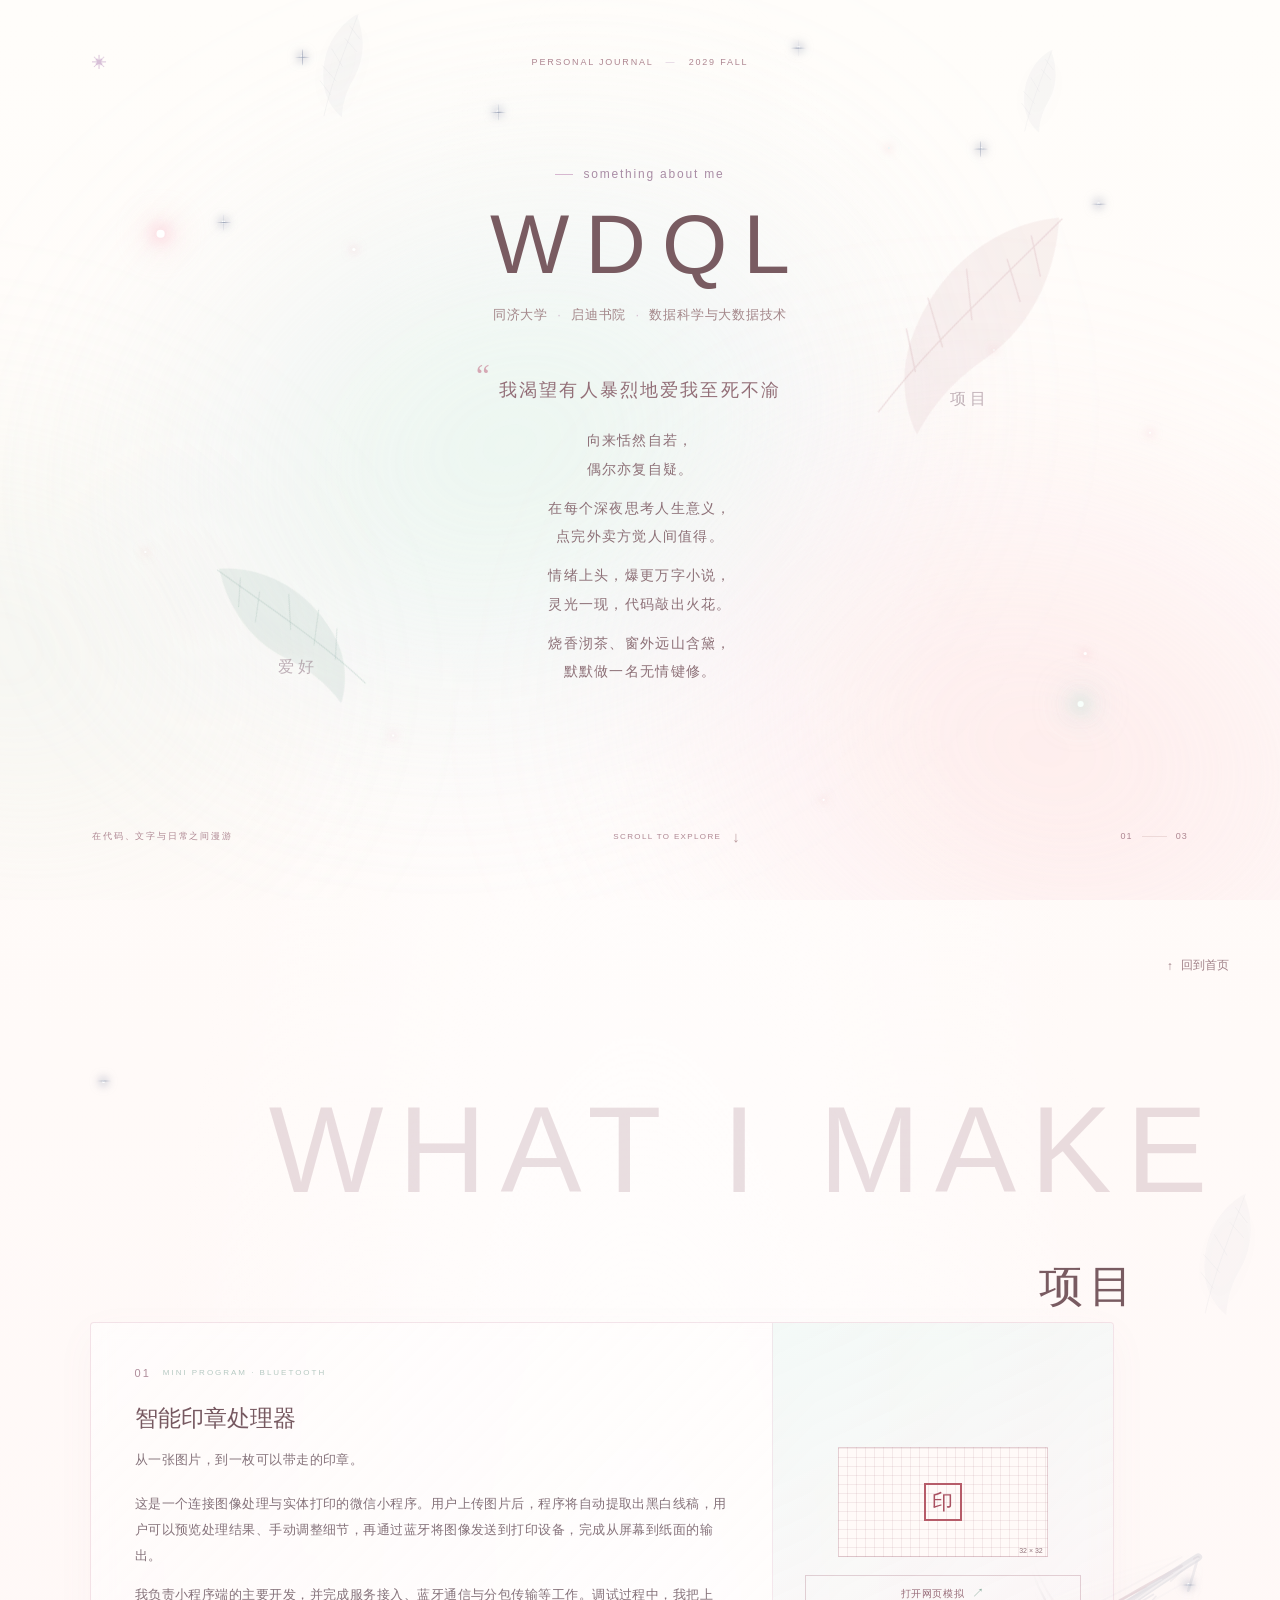
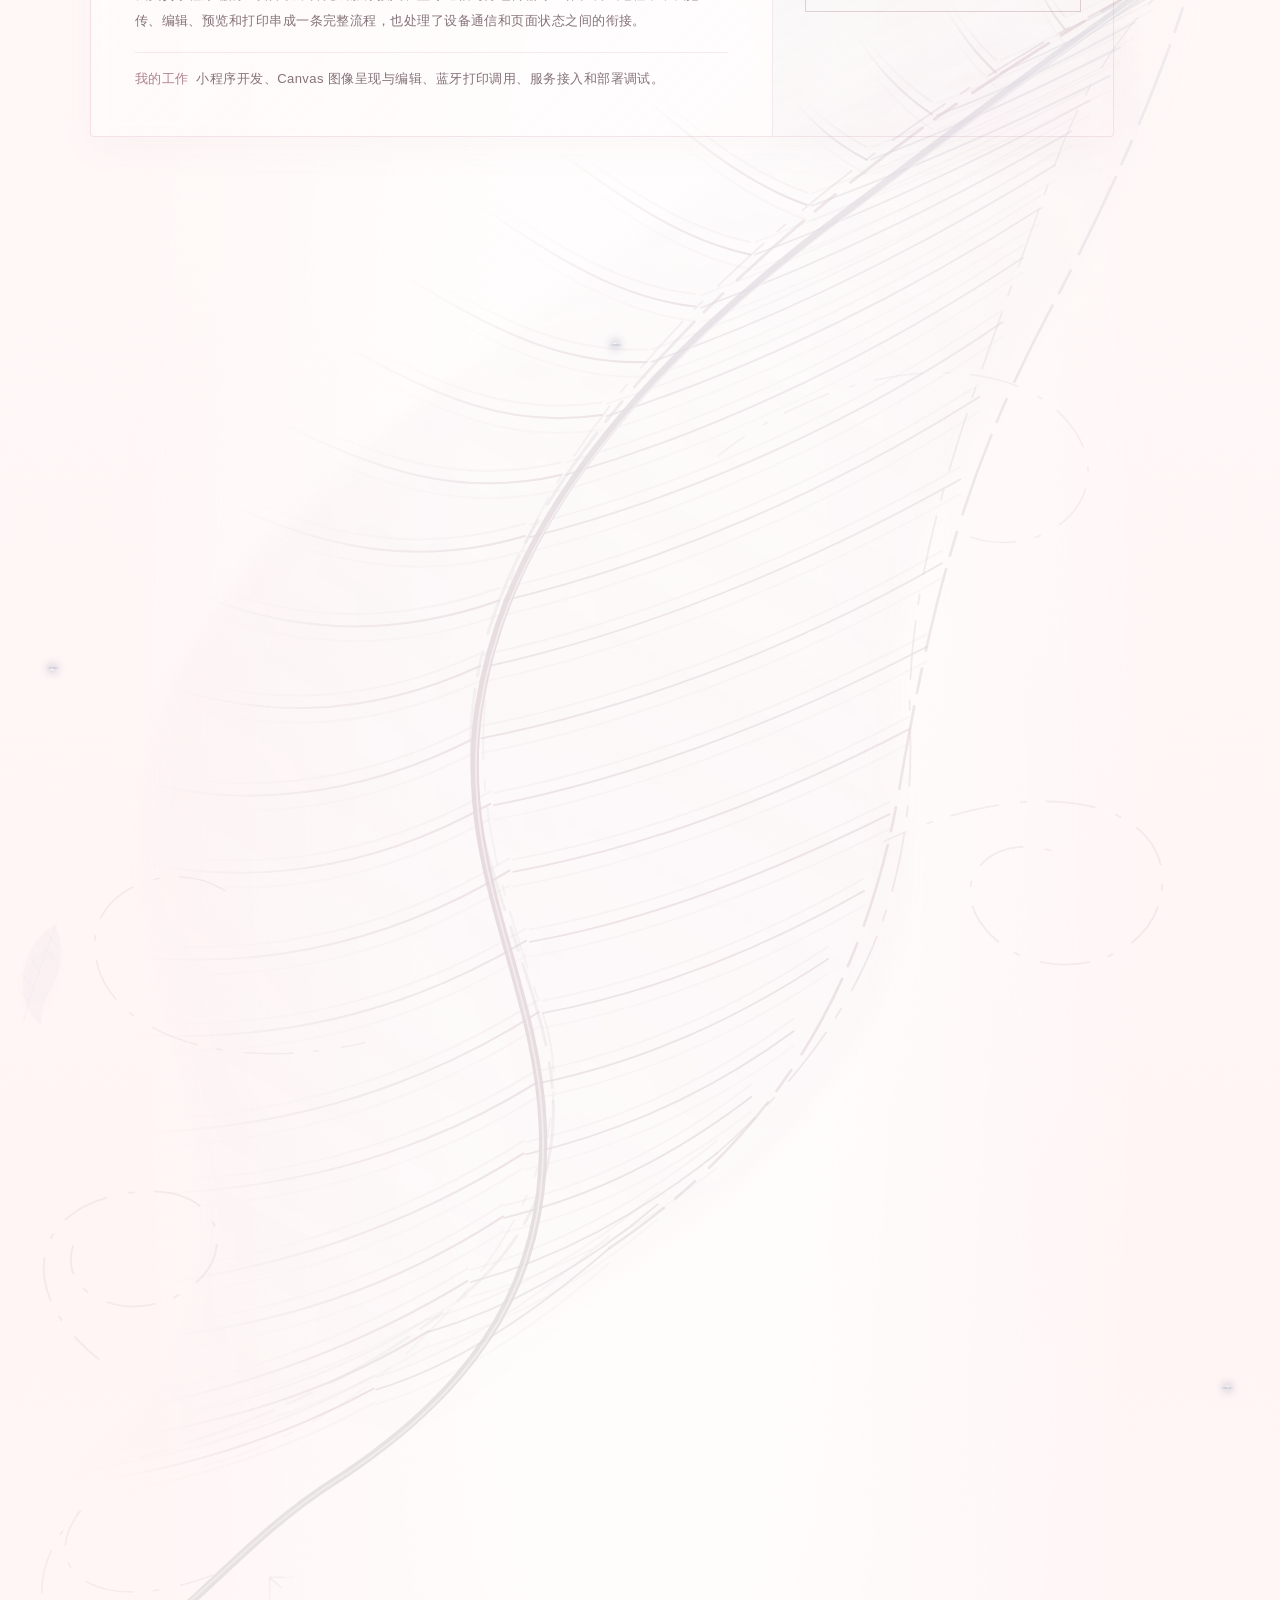
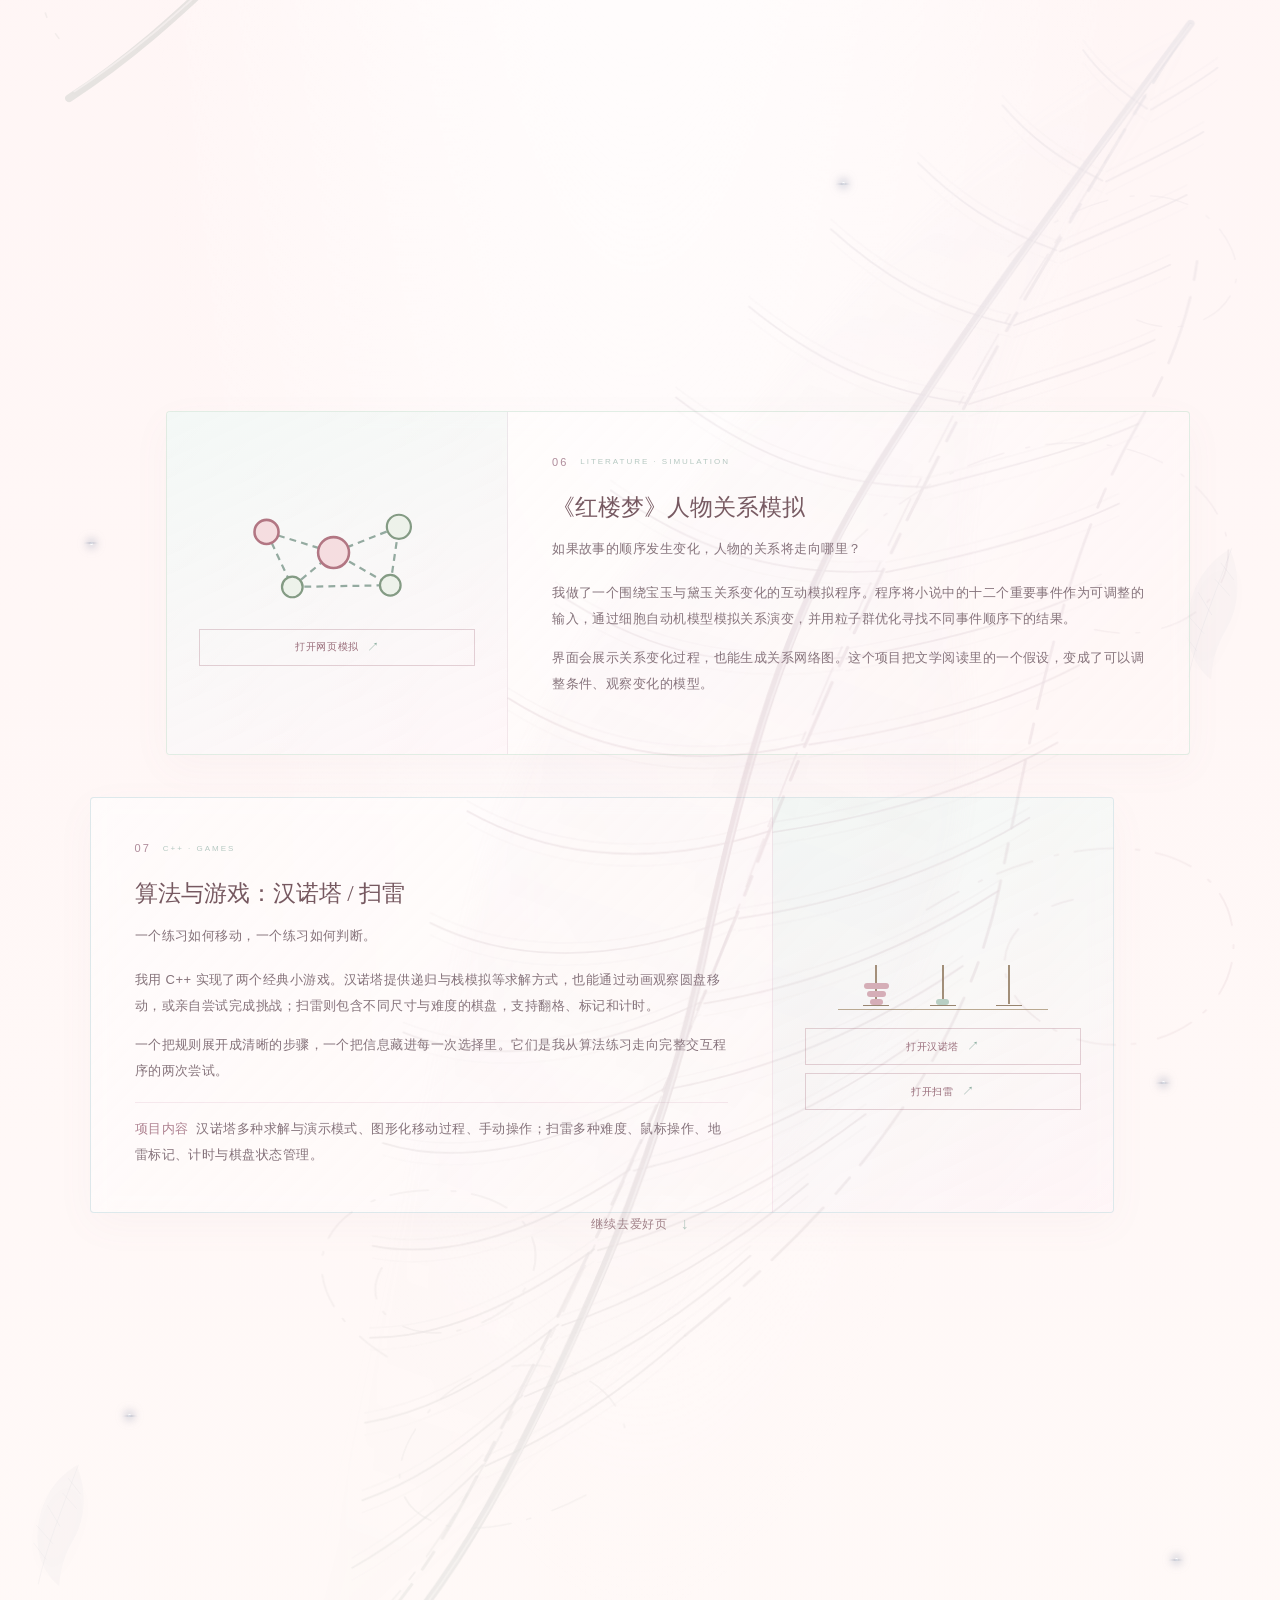
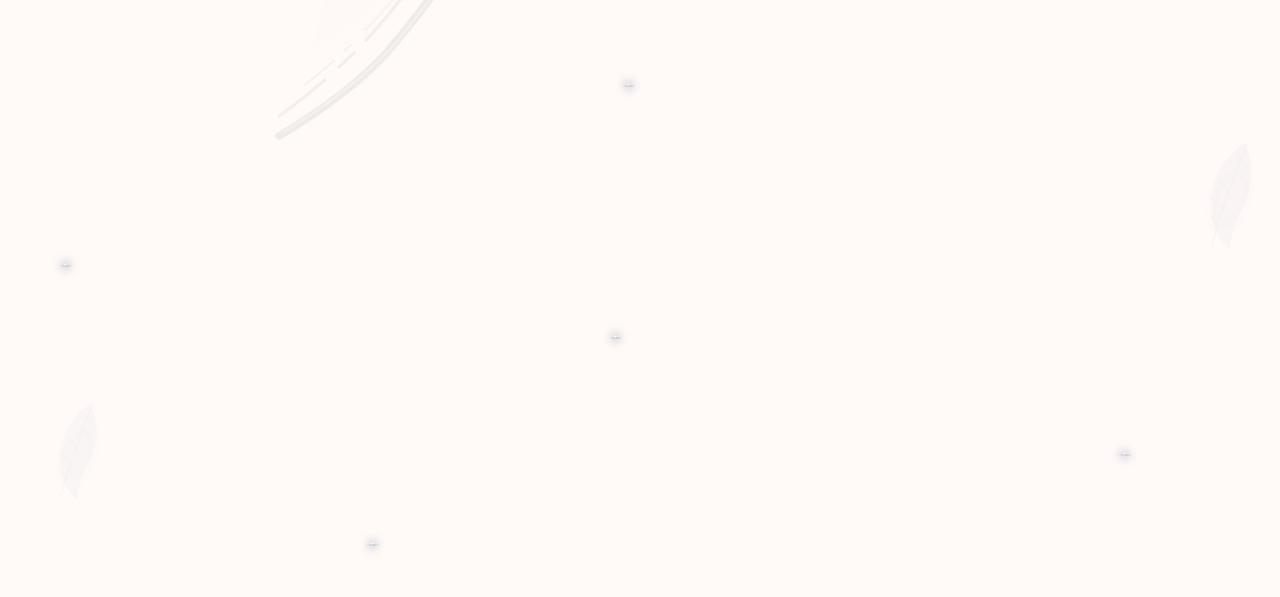
==== commit 8278ce08: "/writing" ====
--- a/index.html
+++ b/index.html
@@ -6,7 +6,7 @@
     <meta name="theme-color" content="#fbfaff">
     <meta name="description" content="WDQL 的个人主页：在代码、文字与日常之间漫游。">
     <title>WDQL — about me</title>
-    <link rel="stylesheet" href="style.css?v=20261011-4">
+    <link rel="stylesheet" href="style.css?v=20261014-1">
     <link rel="stylesheet" href="feather-overlay/feather.css?v=20261011-2">
     <link rel="stylesheet" href="wind-feather-overlay/feather.css?v=20261011-3">
 </head>
@@ -27,7 +27,7 @@
     <script defer src="page2/red-mansion/card.js"></script>
     <script defer src="page2/page.js"></script>
     <script defer src="feather-overlay/feather.js?v=20261011-4"></script>
-    <script defer src="page3/page.js"></script>
+    <script defer src="page3/page.js?v=20261014-1"></script>
     <script defer src="wind-feather-overlay/feather.js?v=20261011-5"></script>
     <script defer src="motion.js?v=20261011-4"></script>
 </body>
--- a/style.css
+++ b/style.css
@@ -859,6 +859,30 @@
 
 .interest-card > p:not(.interest-number) { margin: 17px 0 0; }
 
+.interest-entry {
+    display: inline-flex;
+    align-items: center;
+    gap: 10px;
+    margin-top: 24px;
+    padding: 9px 14px;
+    border: 1px solid rgba(142, 175, 161, .42);
+    color: #789286;
+    font-size: 11px;
+    letter-spacing: .1em;
+    text-decoration: none;
+    transition: border-color .2s ease, background .2s ease, transform .2s ease;
+}
+
+.interest-entry span { font-size: 14px; transition: transform .2s ease; }
+.interest-entry:hover,
+.interest-entry:focus-visible {
+    border-color: rgba(177, 127, 141, .58);
+    background: rgba(255, 247, 248, .76);
+    transform: translateY(-2px);
+}
+.interest-entry:hover span,
+.interest-entry:focus-visible span { transform: translateX(3px); }
+
 .next-page-link {
     display: flex;
     width: fit-content;
